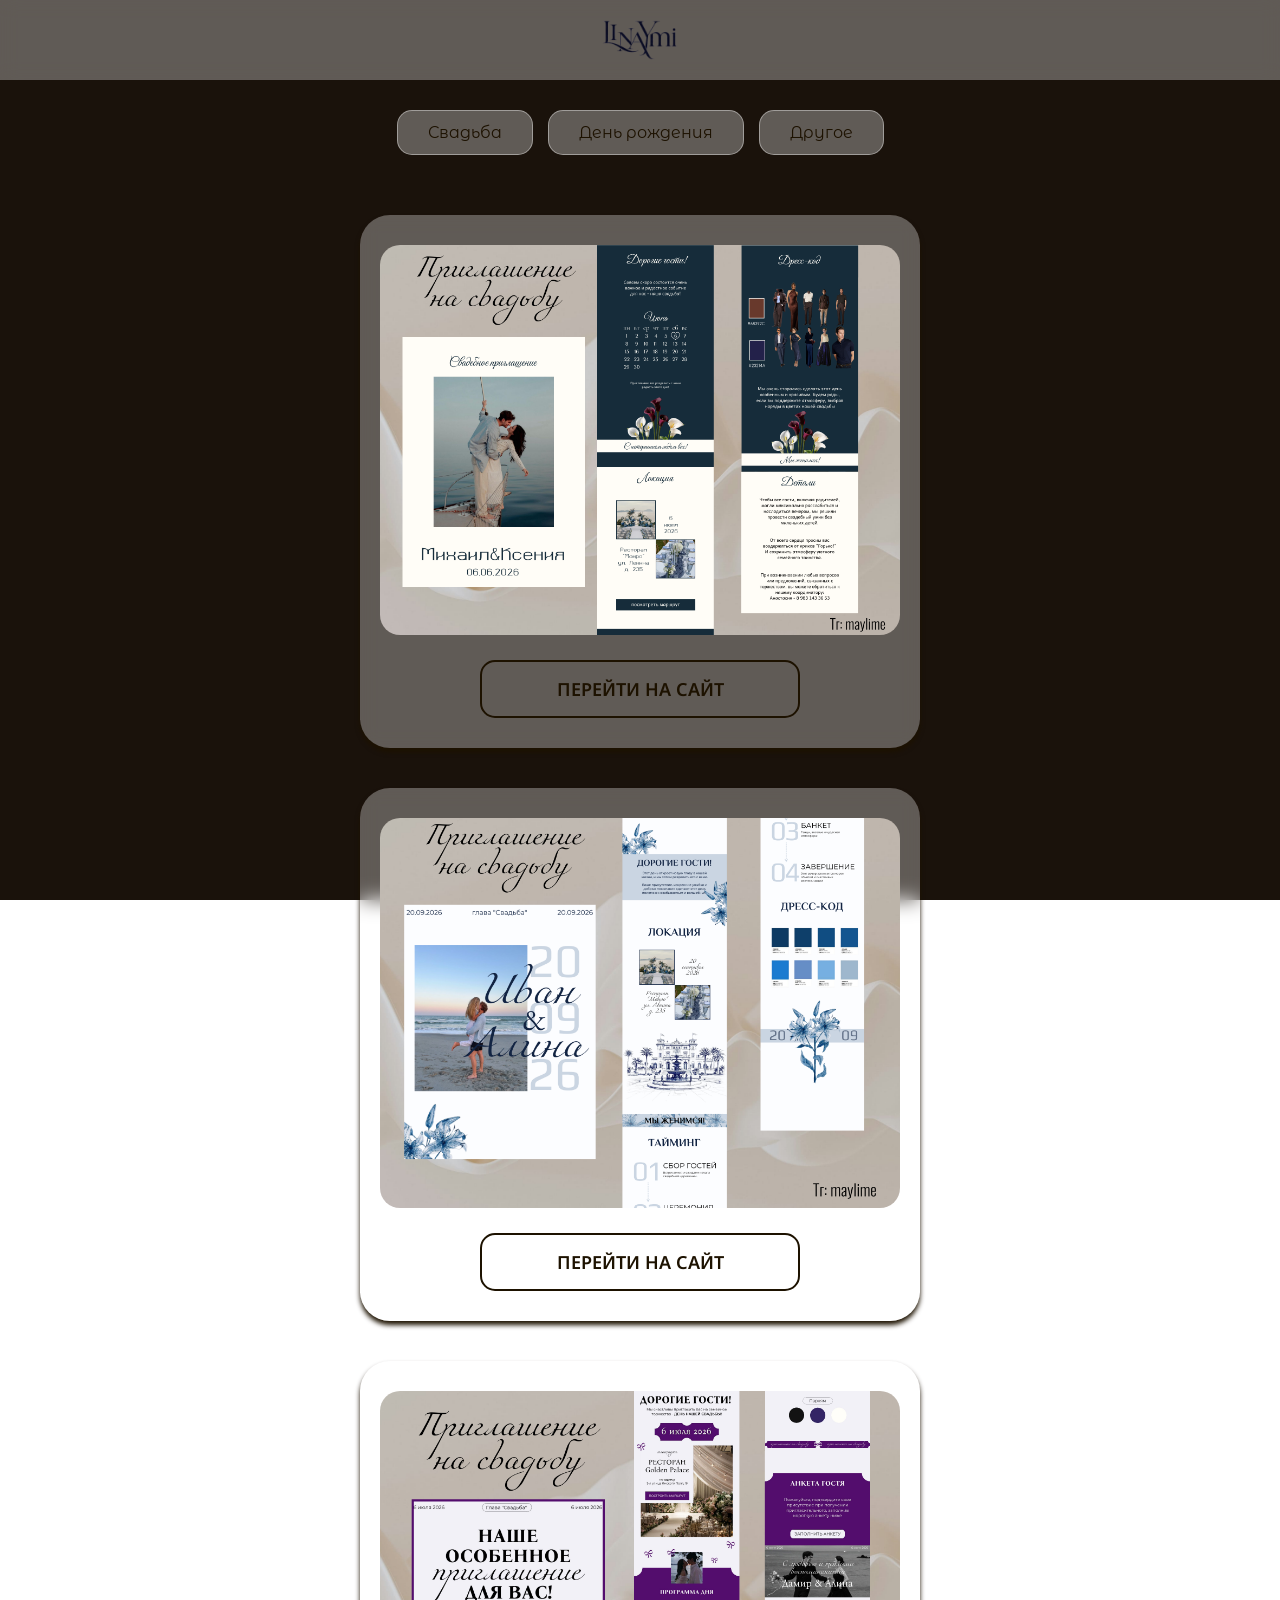
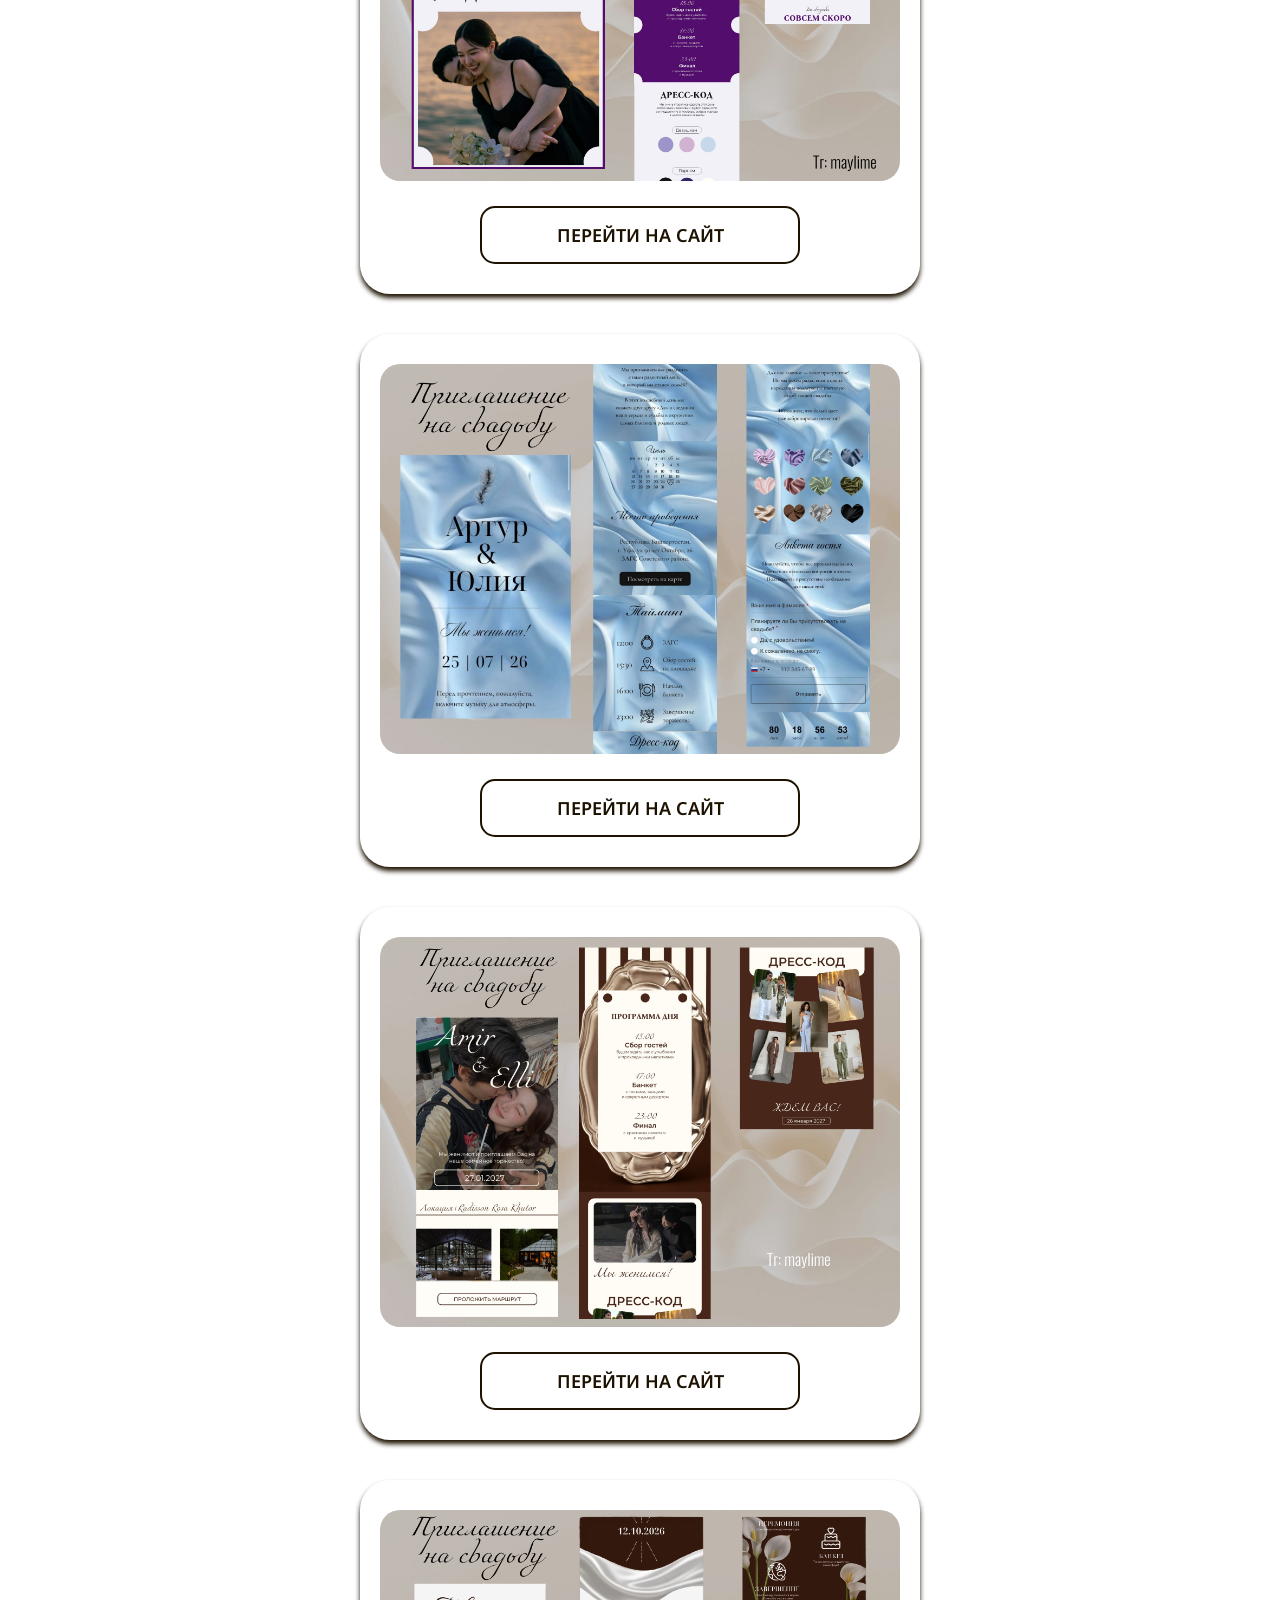
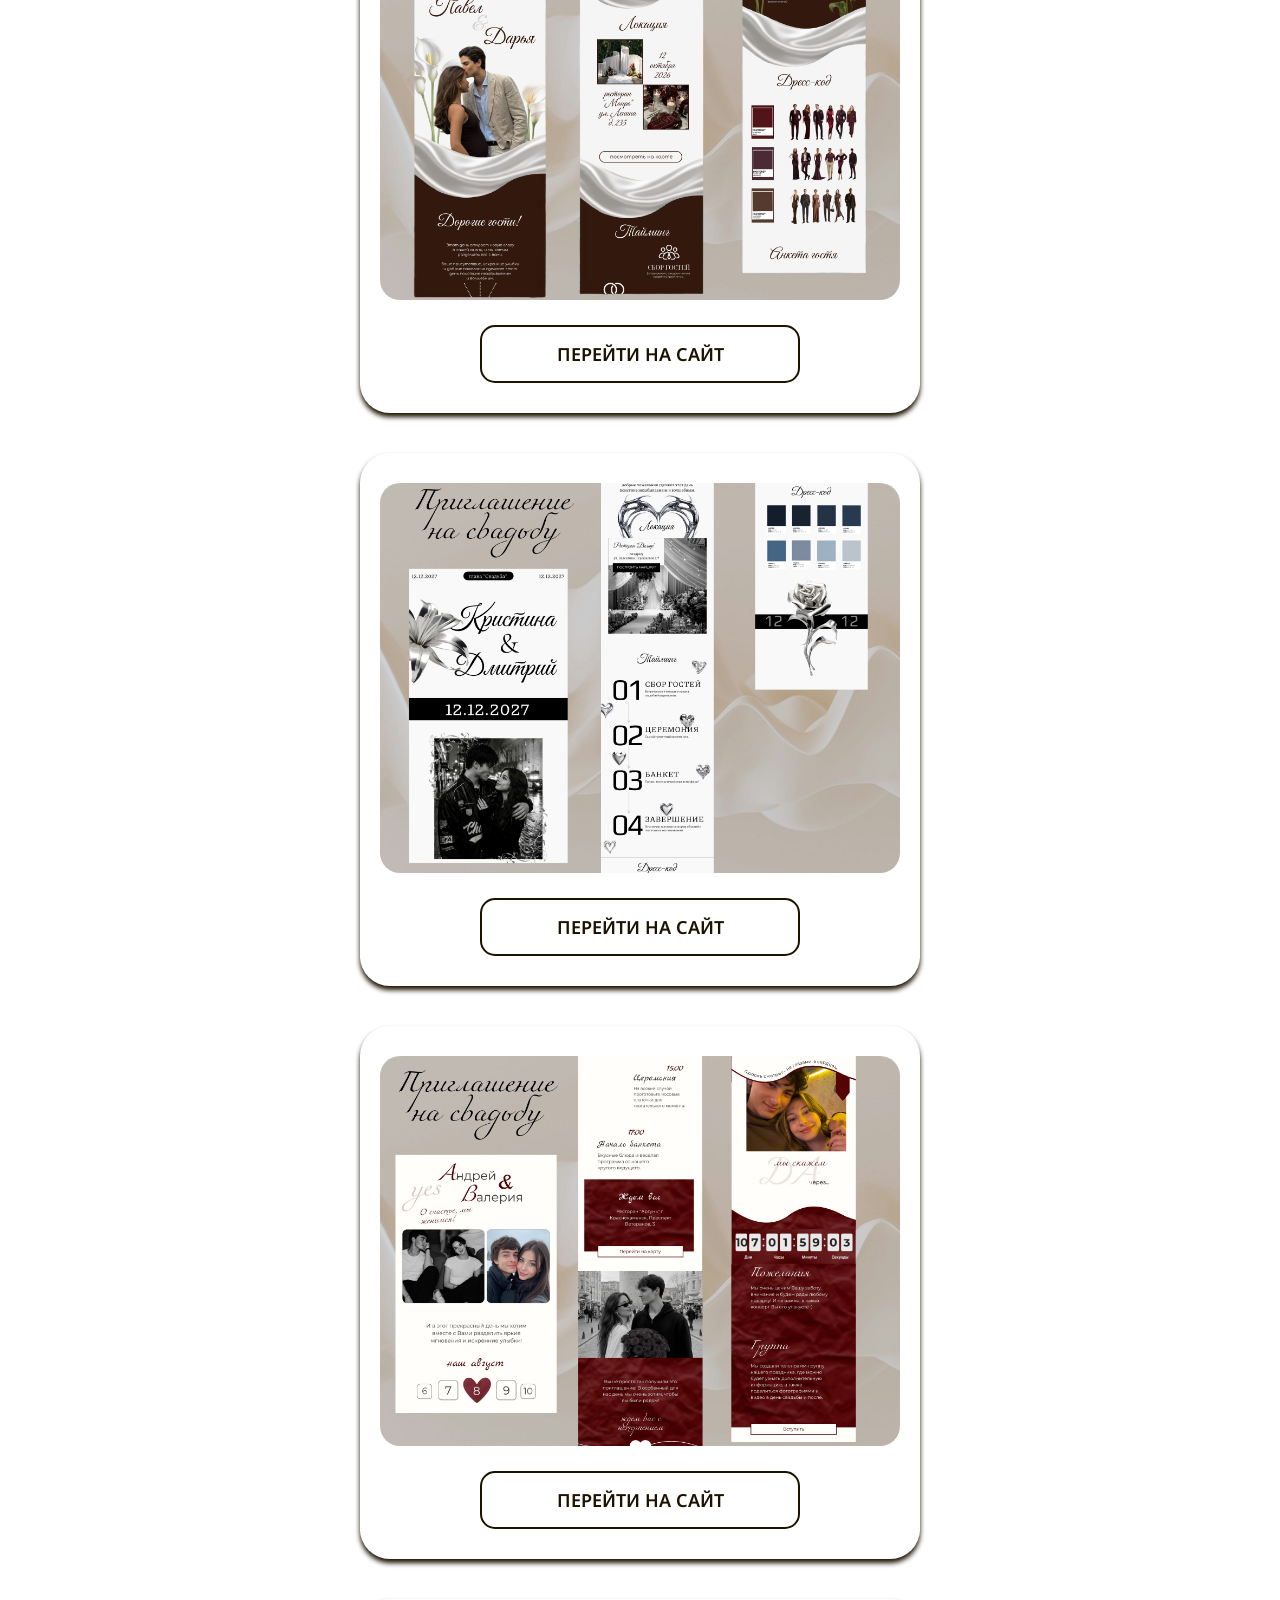
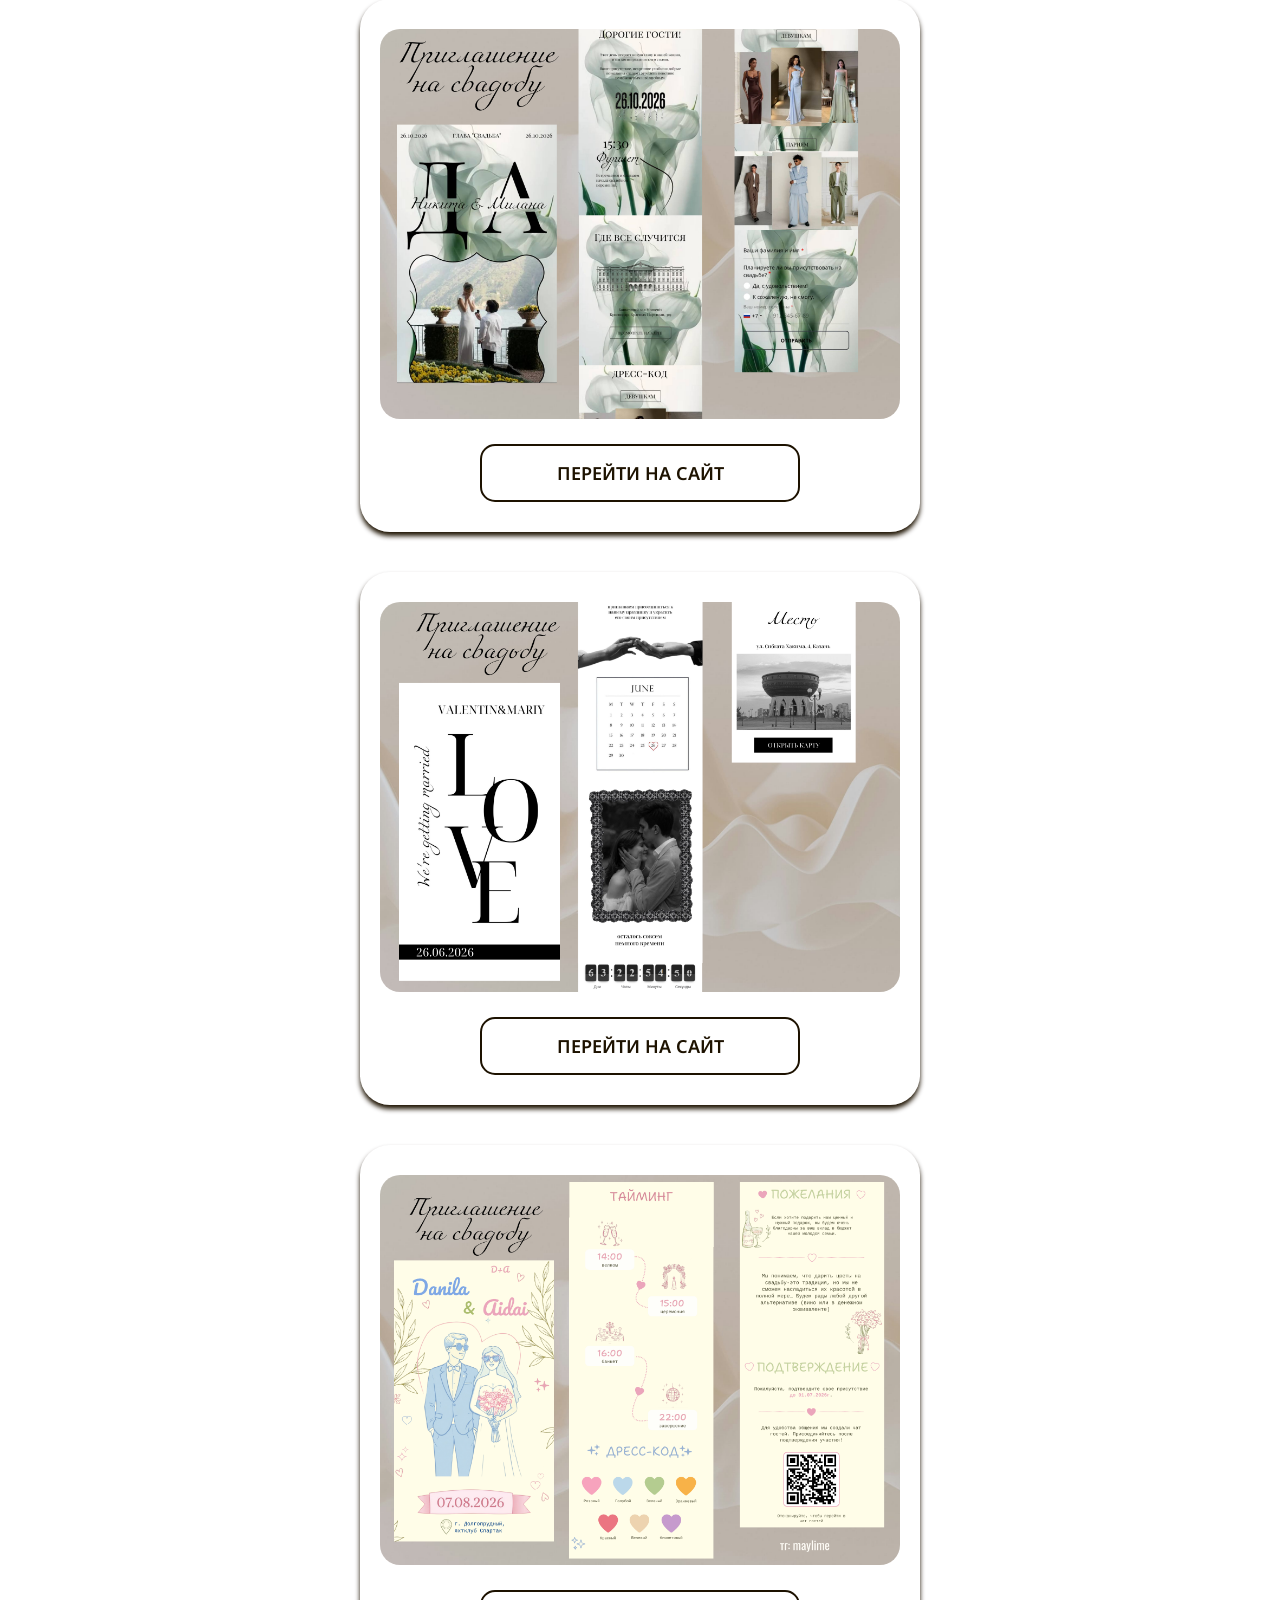
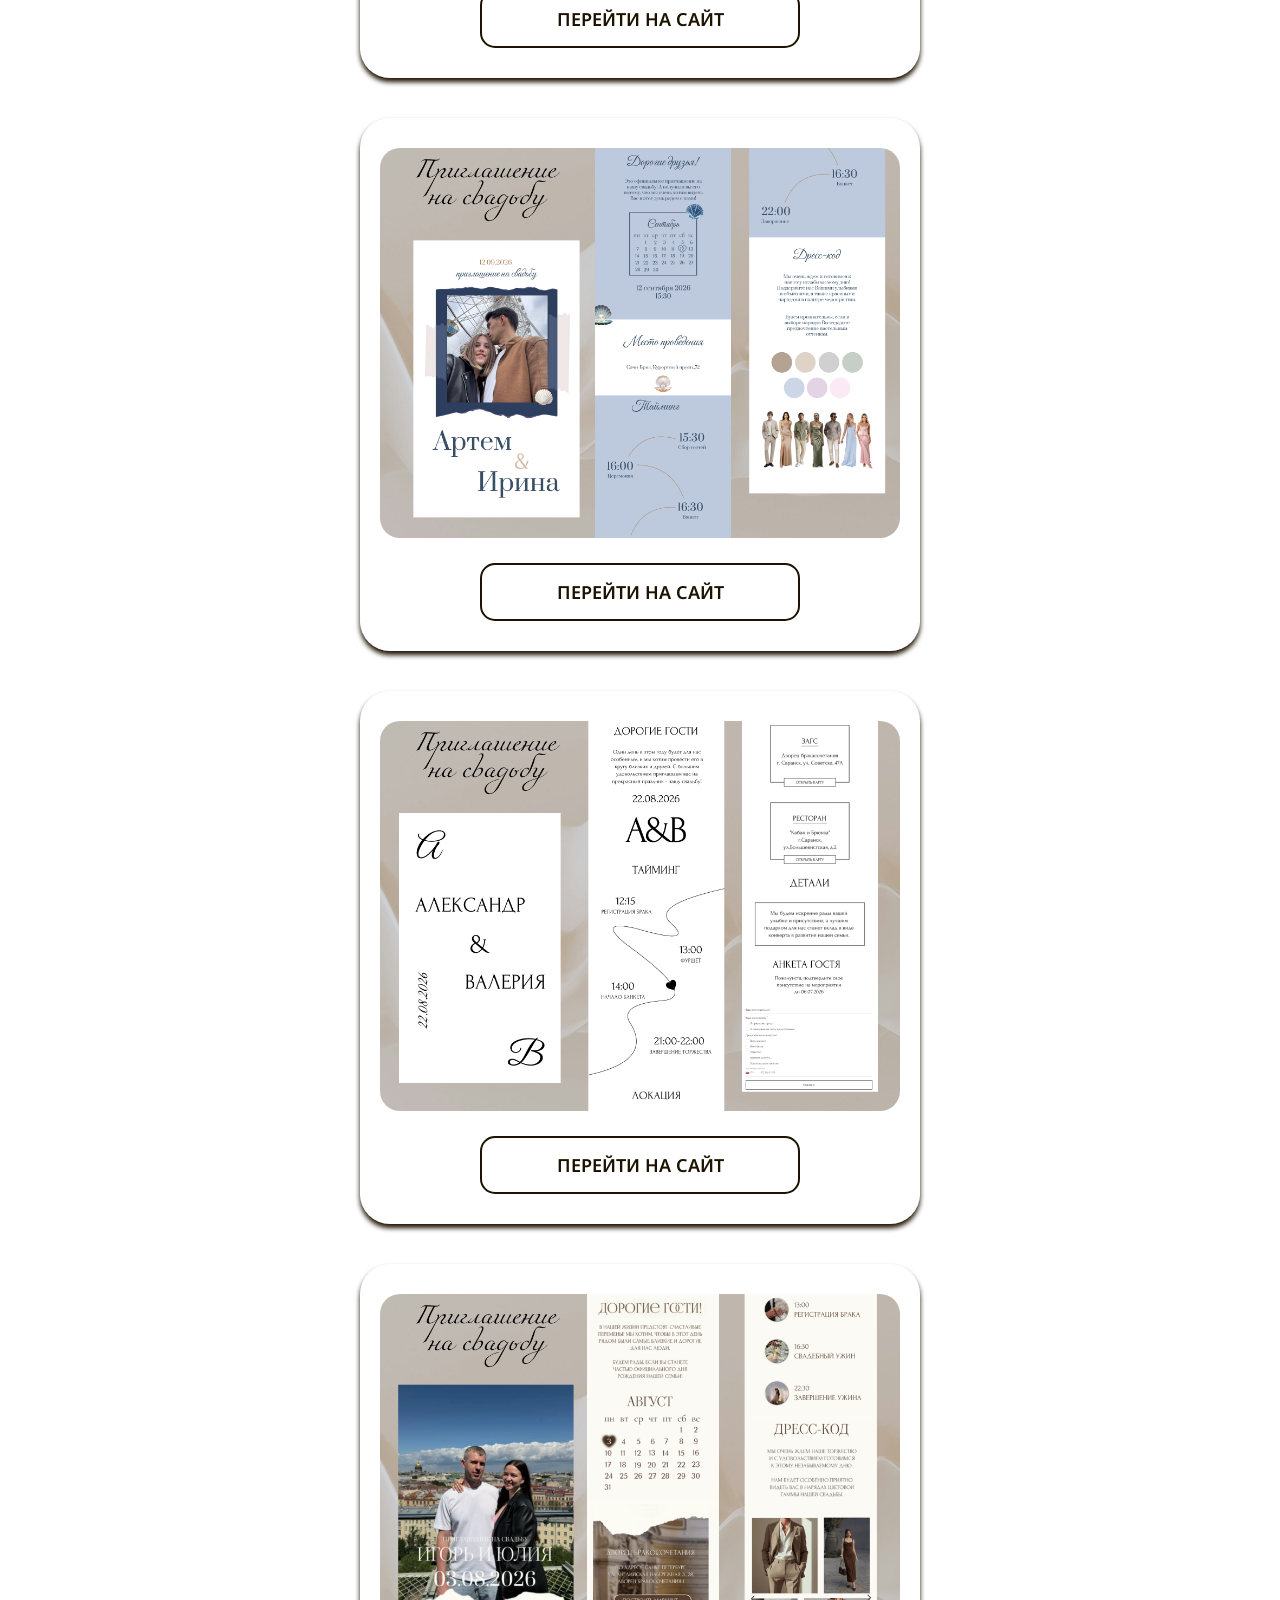
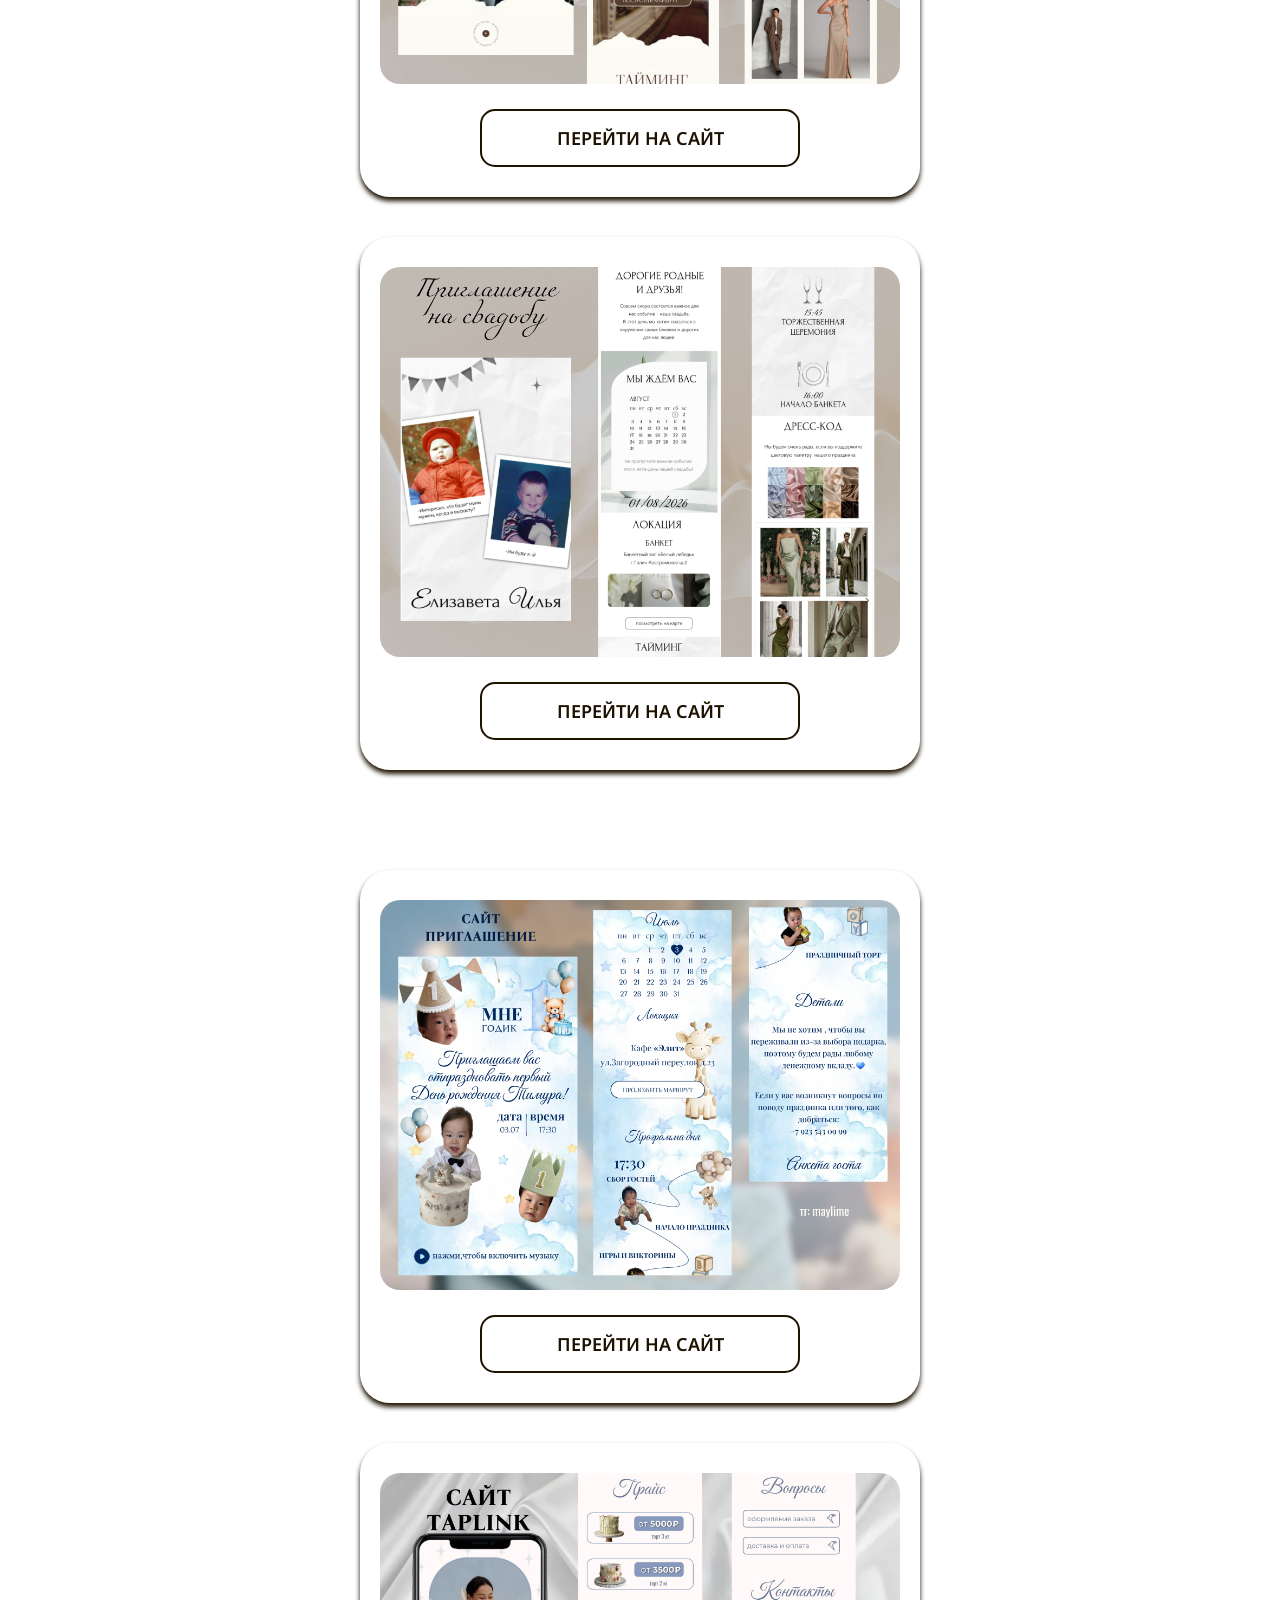
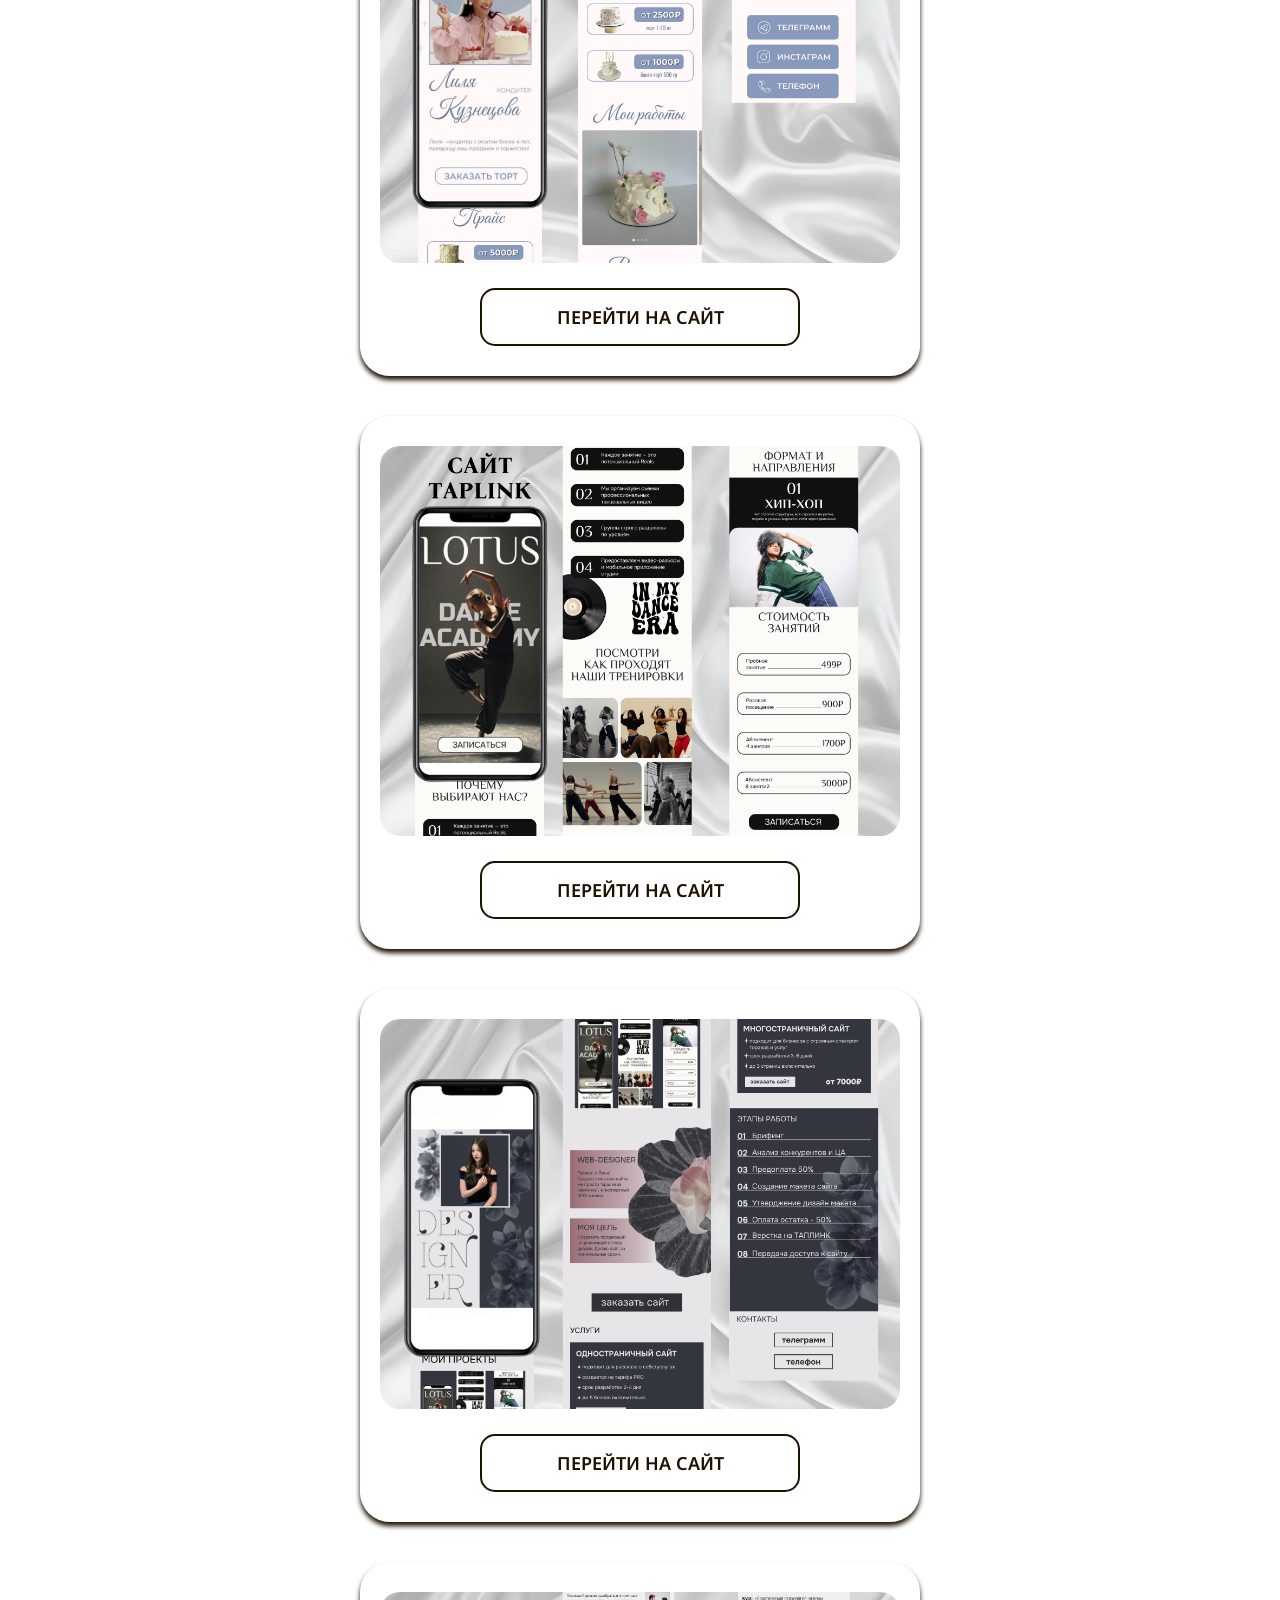
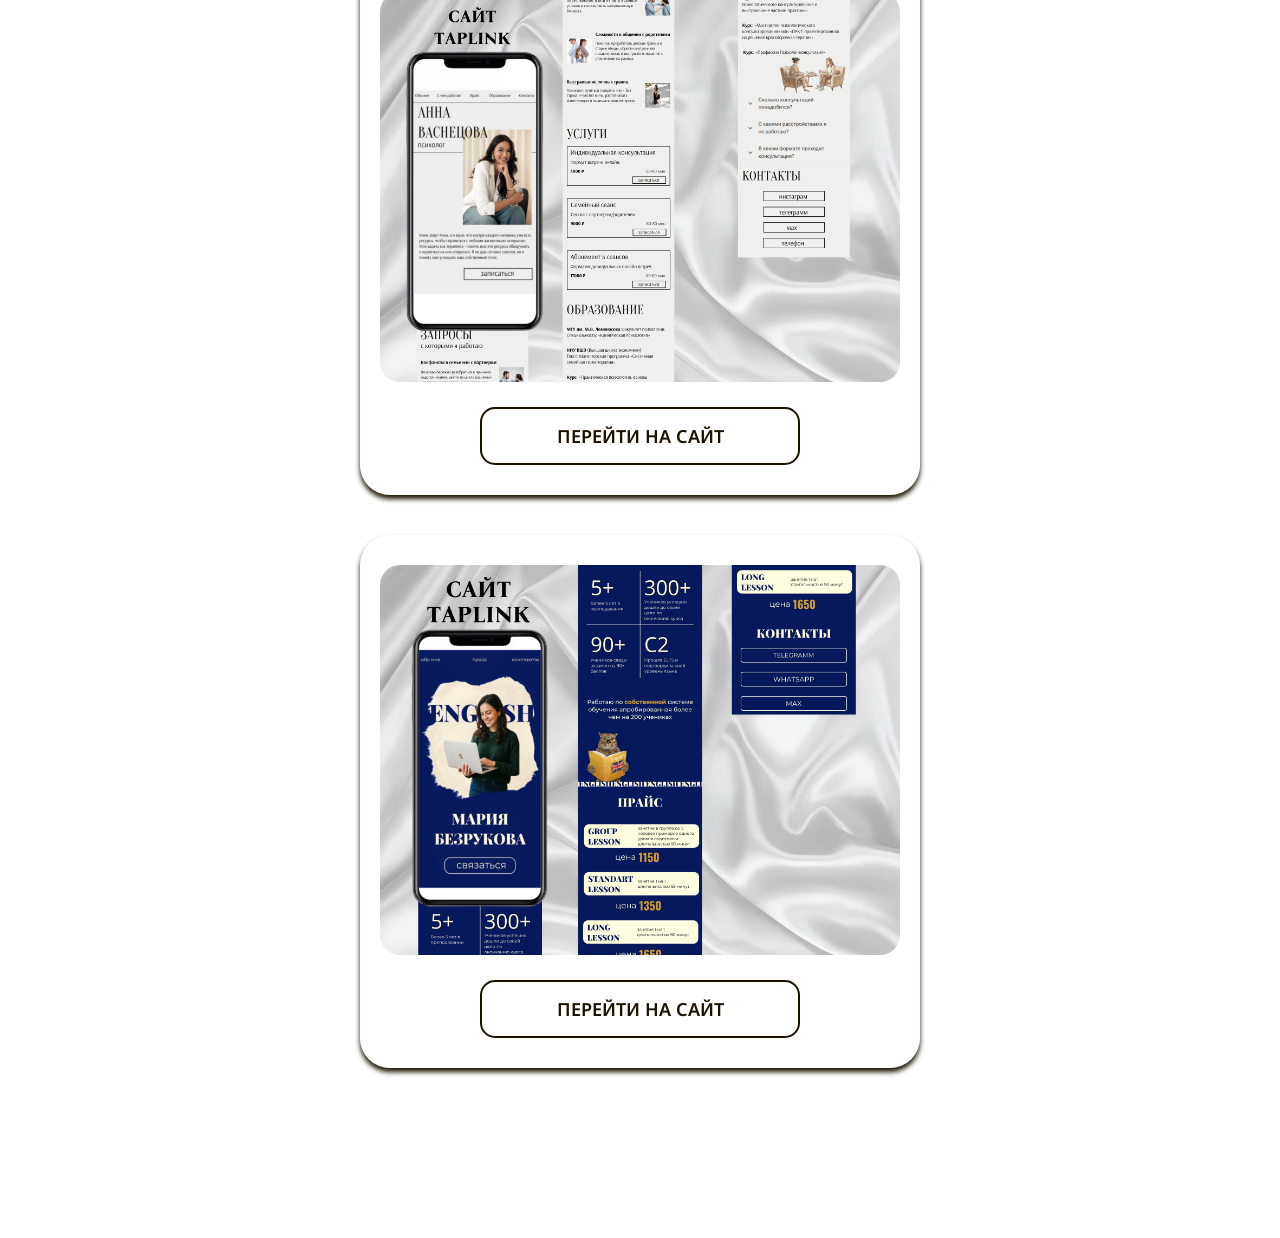
==== index.html @ 07fba866 "Update index.html" ====
<!DOCTYPE html>
<html lang="ru">
<head>
    <meta charset="UTF-8">
    <meta name="viewport" content="width=device-width, initial-scale=1.0">
    <title>Linami — Шаблоны сайтов</title>
    
    <link rel="preconnect" href="https://fonts.googleapis.com">
    <link rel="preconnect" href="https://fonts.gstatic.com" crossorigin>
    <link href="https://fonts.googleapis.com/css2?family=Montserrat+Alternates:wght@400;500;600&family=Noto+Sans:wght@400;600;700&display=swap" rel="stylesheet">
    
    <link rel="stylesheet" href="style.css">
</head>
<body>

   <video autoplay muted loop playsinline class="video-bg">
        <source src="bg-video.mp4" type="video/mp4">
        Ваш браузер не поддерживает видео-фон.
    </video>
<header class="site-header">
        <div class="logo">
            <img src="logo.png" alt="LinaMi Logo" class="logo-img">
        </div>
    </header>

<nav class="navigation">
        <a href="#wedding-section" class="nav-btn">Свадьба</a>
        <a href="#birthday-section" class="nav-btn">День рождения</a>
        <a href="#other-section" class="nav-btn">Другое</a>
    </nav>

    <main class="main-content">

        <div id="wedding-section" class="category-wrapper">
            
           <section class="card-section">
    <div class="card-backplate">
        <img src="wedding-mockup1.png" alt="Свадебный шаблон 1" class="template-img">
        
        <a href="https://linamya.github.io/shan/" target="_blank" class="action-btn">ПЕРЕЙТИ НА САЙТ</a>
    </div>
</section>

           <section class="card-section">
    <div class="card-backplate">
        <img src="wedding-mockup2.png" alt="Свадебный шаблон 1" class="template-img">
        
        <a href="https://linamya.github.io/ssfdf/" target="_blank" class="action-btn">ПЕРЕЙТИ НА САЙТ</a>
    </div>
    </section>
    <section class="card-section">
    <div class="card-backplate">
        <img src="wedding-mockup3.png" alt="Свадебный шаблон 1" class="template-img">
        
        <a href="https://linamya.github.io/sgui/" target="_blank" class="action-btn">ПЕРЕЙТИ НА САЙТ</a>
    </div>
</section>
   <section class="card-section">
    <div class="card-backplate">
        <img src="wedding-mockup4.png" alt="Свадебный шаблон 1" class="template-img">
        
        <a href="https://taplink.cc/arthurandjulia" target="_blank" class="action-btn">ПЕРЕЙТИ НА САЙТ</a>
    </div>
</section>

           <section class="card-section">
    <div class="card-backplate">
        <img src="wedding-mockup5.png" alt="Свадебный шаблон 1" class="template-img">
        
        <a href="https://linamya.github.io/dgfdfgdf/" target="_blank" class="action-btn">ПЕРЕЙТИ НА САЙТ</a>
    </div>
    </section>
    <section class="card-section">
    <div class="card-backplate">
        <img src="wedding-mockup6.png" alt="Свадебный шаблон 1" class="template-img">
        
        <a href="https://linamya.github.io/kirillandsvetlana/" target="_blank" class="action-btn">ПЕРЕЙТИ НА САЙТ</a>
    </div>
</section>
   <section class="card-section">
    <div class="card-backplate">
        <img src="wedding-mockup7.png" alt="Свадебный шаблон 1" class="template-img">
        
        <a href="https://linamya.github.io/y2k/" target="_blank" class="action-btn">ПЕРЕЙТИ НА САЙТ</a>
    </div>
</section>

           <section class="card-section">
    <div class="card-backplate">
        <img src="wedding-mockup8.png" alt="Свадебный шаблон 1" class="template-img">
        
        <a href="https://linamya.github.io/red/" target="_blank" class="action-btn">ПЕРЕЙТИ НА САЙТ</a>
    </div>
    </section>
    <section class="card-section">
    <div class="card-backplate">
        <img src="wedding-mockup9.png" alt="Свадебный шаблон 1" class="template-img">
        
        <a href="https://linamya.github.io/namename/" target="_blank" class="action-btn">ПЕРЕЙТИ НА САЙТ</a>
    </div>
</section>
<section class="card-section">
    <div class="card-backplate">
        <img src="wedding-mockup10.png" alt="Свадебный шаблон 1" class="template-img">
        
        <a href="https://linamya.github.io/vyacheslavkamely/" target="_blank" class="action-btn">ПЕРЕЙТИ НА САЙТ</a>
    </div>

</section>

           <section class="card-section">
    <div class="card-backplate">
        <img src="wedding-mockup12.png" alt="Свадебный шаблон 1" class="template-img">
        
        <a href="https://taplink.cc/danila.aidai" target="_blank" class="action-btn">ПЕРЕЙТИ НА САЙТ</a>
    </div>
    </section>
    <section class="card-section">
    <div class="card-backplate">
        <img src="wedding-mockup13.png" alt="Свадебный шаблон 1" class="template-img">
        
        <a href=" https://linamya.github.io/artemandirina/" target="_blank" class="action-btn">ПЕРЕЙТИ НА САЙТ</a>
    </div>
</section>
   <section class="card-section">
    <div class="card-backplate">
        <img src="wedding-mockup14.png" alt="Свадебный шаблон 1" class="template-img">
        
        <a href="https://linamya.github.io/davidandarina/ target="_blank" class="action-btn">ПЕРЕЙТИ НА САЙТ</a>
    </div>
</section>

           <section class="card-section">
    <div class="card-backplate">
        <img src="wedding-mockup15.png" alt="Свадебный шаблон 1" class="template-img">
        
        <a href="https://linamya.github.io/levandlolita/" target="_blank" class="action-btn">ПЕРЕЙТИ НА САЙТ</a>
    </div>
    </section>
    <section class="card-section">
    <div class="card-backplate">
        <img src="wedding-mockup16.png" alt="Свадебный шаблон 1" class="template-img">
        
        <a href="ССЫЛКА_НА_РЕАЛЬНЫЙ_САЙТ" target="_blank" class="action-btn">ПЕРЕЙТИ НА САЙТ</a>


</section>
            
            </div>


        <div id="birthday-section" class="category-wrapper">
            
            <section class="card-section">
                <div class="card-backplate">
                    <img src="wedding-mockup11.png" alt="Шаблон День Рождения 1" class="template-img">
                    <a href="ССЫЛКА_НА_ДР_1" target="_blank" class="action-btn">ПЕРЕЙТИ НА САЙТ</a>
                </div>
            </section>

        


        <div id="other-section" class="category-wrapper">
            
            <section class="card-section">
                <div class="card-backplate">
                    <img src="wedding-mockup17.png" alt="Другой шаблон 1" class="template-img">
                    <a href="ССЫЛКА_НА_ДРУГОЕ_1" target="_blank" class="action-btn">ПЕРЕЙТИ НА САЙТ</a>
                </div>
            </section>
<section class="card-section">
                <div class="card-backplate">
                    <img src="wedding-mockup18.png" alt="Другой шаблон 1" class="template-img">
                    <a href="ССЫЛКА_НА_ДРУГОЕ_1" target="_blank" class="action-btn">ПЕРЕЙТИ НА САЙТ</a>
                </div>
            </section>
            <section class="card-section">
                <div class="card-backplate">
                    <img src="wedding-mockup19.png" alt="Другой шаблон 1" class="template-img">
                    <a href="ССЫЛКА_НА_ДРУГОЕ_1" target="_blank" class="action-btn">ПЕРЕЙТИ НА САЙТ</a>
                </div>
            </section>
<section class="card-section">
                <div class="card-backplate">
                    <img src="wedding-mockup20.png" alt="Другой шаблон 1" class="template-img">
                    <a href="ССЫЛКА_НА_ДРУГОЕ_1" target="_blank" class="action-btn">ПЕРЕЙТИ НА САЙТ</a>
                </div>
            </section>
<section class="card-section">
                <div class="card-backplate">
                    <img src="wedding-mockup21.png" alt="Другой шаблон 1" class="template-img">
                    <a href="ССЫЛКА_НА_ДРУГОЕ_1" target="_blank" class="action-btn">ПЕРЕЙТИ НА САЙТ</a>
                </div>
            </section>
        </div>

    </main>
    </body>
</html>
---- style.css ----
/* Общие настройки для всего сайта */
* {
    margin: 0;
    padding: 0;
    box-sizing: border-box; /* Чтобы отступы не ломали размеры элементов */
}

html {
    scroll-behavior: smooth; /* Это обеспечит тот самый плавный скролл при клике на кнопки! */
}

body {
    font-family: 'Montserrat Alternates', sans-serif;
    color: #FFFFFF;
    min-height: 100vh;
    display: flex;
    flex-direction: column;
    align-items: center;
    position: relative;
    overflow-x: hidden; /* Защита от случайного горизонтального скролла */
}

/* Настройка фонового видео */
/* Новые настройки для правильного видео-фона */
.video-bg {
    position: fixed;
    top: 50%;
    left: 50%;
    min-width: 100%;
    min-height: 100%;
    width: auto;
    height: auto;
    z-index: -1;
    transform: translate(-50%, -50%); /* Центрируем видео идеально по экрану */
    object-fit: cover; /* Видео будет масштабироваться без искажений, как качественные обои */
    background-color: #1a120b; /* Запасной фон */
} {
    position: fixed;
    top: 0;
    left: 0;
    width: 100%;
    height: 100%;
    z-index: -1; /* Уводим фон на самый задний план */
    background-color: #1a120b; /* Запасной благородный цвет, пока видео грузится */
    
    /* ТВОЕ ЗАДАНИЕ: Когда найдешь видео-фон, ты добавишь его сюда через background: url() 
       или мы вставим тег <video> в HTML. Пока оставим красивый темный цвет. */
}
/* 1. Шапка с логотипом */
.site-header {
    width: 100%;
    padding: 20px 0;
    display: flex;
    justify-content: center;
    align-items: center;
    background: rgba(255, 255, 255, 0.31);
    backdrop-filter: blur(10px); /* Эффект размытия стекла, выглядит очень дорого */
}

.logo {
    display: flex;
    justify-content: center;
    align-items: center;
}

.logo-img {
    height: 40px; /* Управляй этим значением (например, 40px или 60px), чтобы логотип смотрелся гармонично */
    width: auto;  /* Ширина подстроится автоматически, чтобы логотип не сплющился */
    object-fit: contain;
}

/* 2. Блок кнопок навигации */
.navigation {
    margin-top: 30px;    /* Отступ КНОПОК вверх от полупрозрачной шапки */
    margin-bottom: 60px; /* ОТСТУП ВНИЗ до первой карточки шаблона (уменьшай или увеличивай это число) */
    display: flex;
    gap: 15px;           /* Расстояние между самими кнопками */
}

.nav-btn {
    text-decoration: none; /* Убираем подчеркивание у ссылок */
    color: #1d1200; /* Темный изящный цвет для текста букв */
    background: rgba(255, 255, 255, 0.31);
    padding: 12px 30px;
    border-radius: 15px; /* Закругленные углы как на макете */
    font-size: 16px;
    font-family: 'Montserrat Alternates', sans-serif;
    border: 1px solid rgba(255, 255, 255, 0.4);
    transition: all 0.3s ease; /* Плавный эффект при наведении */
}

/* Эффект при наведении мышки на кнопку */
.nav-btn:hover {
    background: rgba(255, 255, 255, 0.6);
    transform: translateY(-2px); /* Кнопка слегка приподнимается */
}
/* 3. Контентная область */
.main-content {
    width: 100%;
    max-width: 600px; /* Ограничиваем ширину, чтобы на компьютерах сайт выглядел аккуратно, как на мобильном макете */
    padding: 0 20px 50px 20px;
    display: flex;
    flex-direction: column;
    gap: 40px; /* Отступ между карточками */
}

.card-section {
    width: 100%;
}

/* Полупрозрачная подложка */
.card-backplate {
    background: rgba(255, 255, 255, 0.31);
    backdrop-filter: blur(10px);
    border-radius: 30px; /* Красивые скругленные углы */
    padding: 30px 20px;
    display: flex;
    flex-direction: column;
    align-items: center;
    gap: 25px; /* Расстояние между картинкой и кнопкой */
    
    /* Твоя тень: смещение по X=0, по Y=4, размытие=5px, цвет #1D1200 */
    box-shadow: 0 4px 5px #1D1200; 
}

/* Стили для картинок-шаблонов внутри карточки */
/* Обёртка для категорий, чтобы разделять блоки */
.category-wrapper {
    width: 100%;
    display: flex;
    flex-direction: column;
    gap: 40px; /* Отступ между карточками внутри одной категории */
    margin-bottom: 60px; /* Отступ между самими категориями */
}

/* Стили для одиночной картинки внутри карточки */
.template-img {
    width: 100%;
    max-width: 100%;
    height: auto;
    border-radius: 20px; /* Скругление углов фото */
    object-fit: cover;
}

/* Кнопка "ПЕРЕЙТИ НА САЙТ" */
.action-btn {
    display: inline-block;
    width: 100%;
    max-width: 320px; /* Ограничиваем ширину кнопки */
    text-align: center;
    text-decoration: none;
    
    /* Шрифты и цвета */
    font-family: 'Noto Sans', sans-serif;
    font-size: 18px;
    font-weight: 600;
    color: #1d1200;
    
    /* Рамка и фон */
    background: transparent;
    border: 2px solid #1d1200;
    padding: 15px 0;
    border-radius: 15px;
    
    text-transform: uppercase; /* Делает все буквы заглавными */
    transition: all 0.3s ease;
}

/* Эффект при наведении на кнопку "Перейти на сайт" */
.action-btn:hover {
    background: #1d1200;
    color: #FFFFFF; /* Меняем цвета местами при наведении */
    cursor: pointer;
}
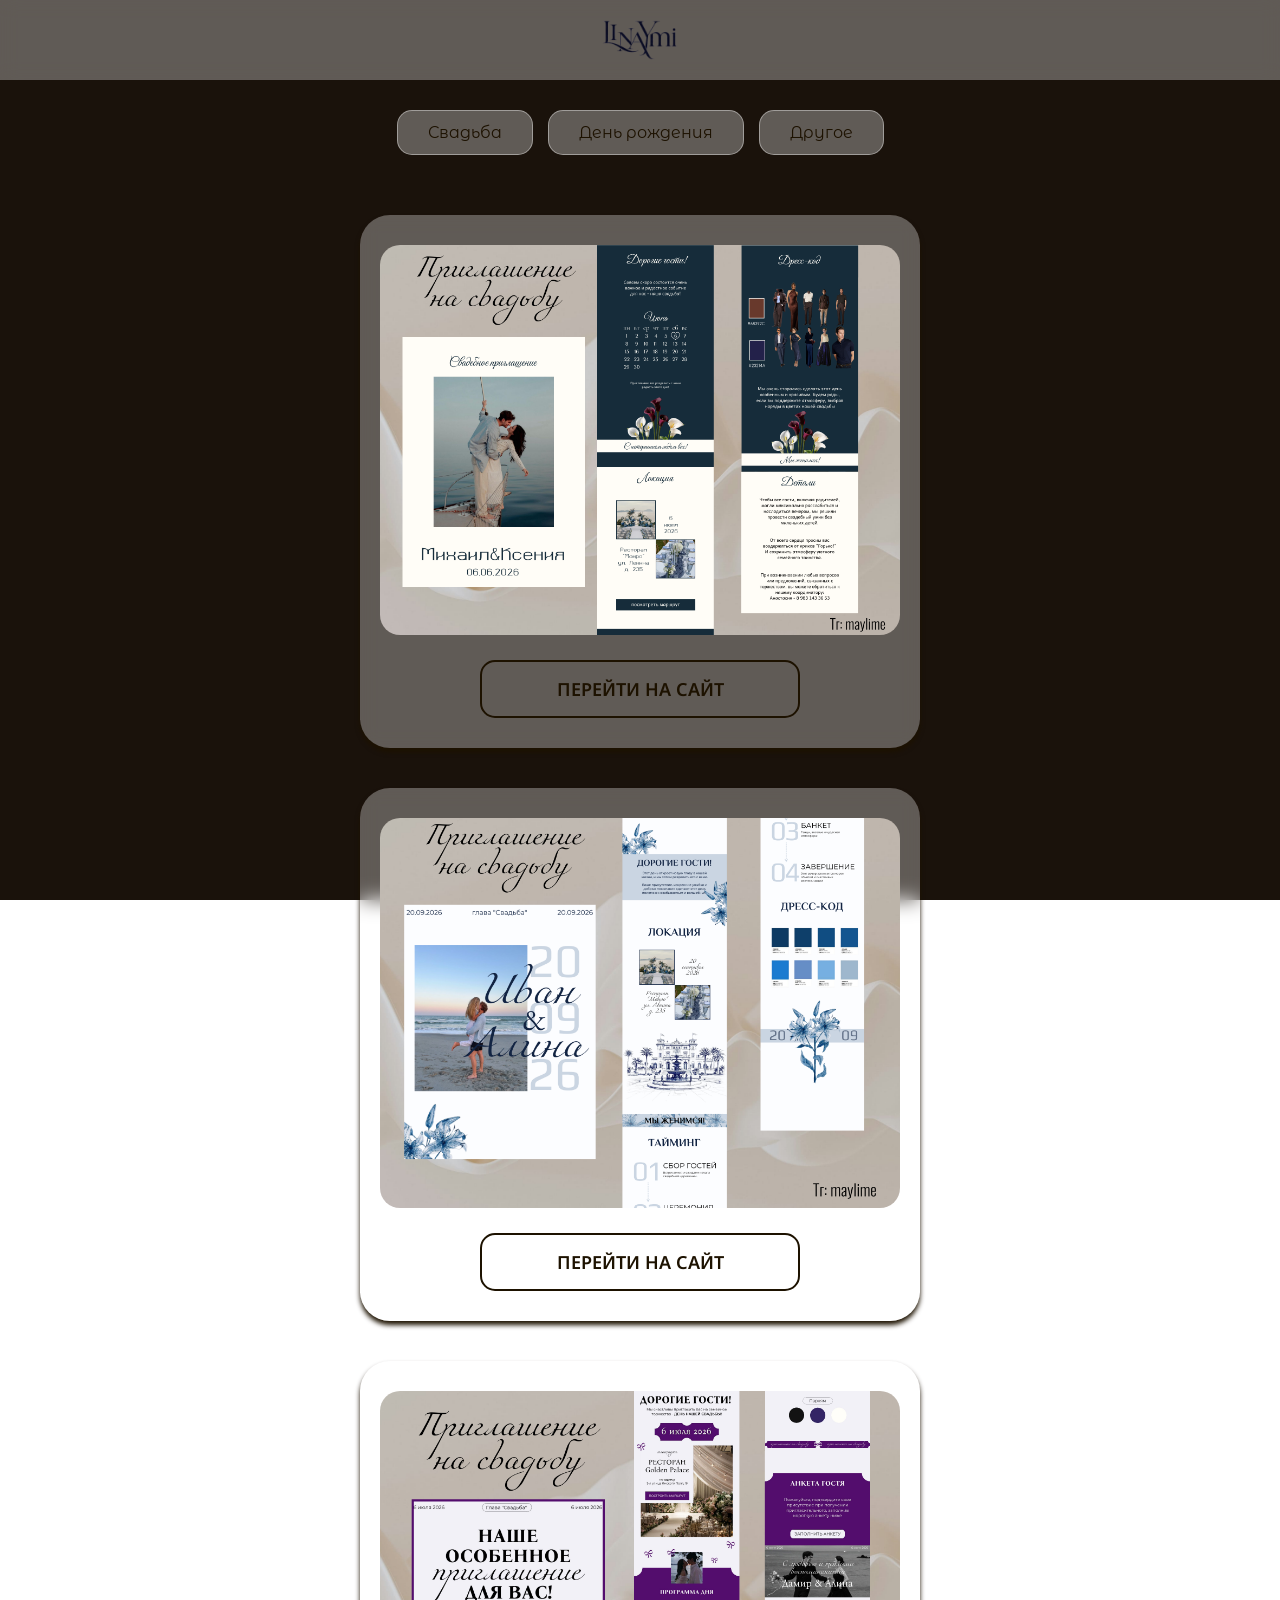
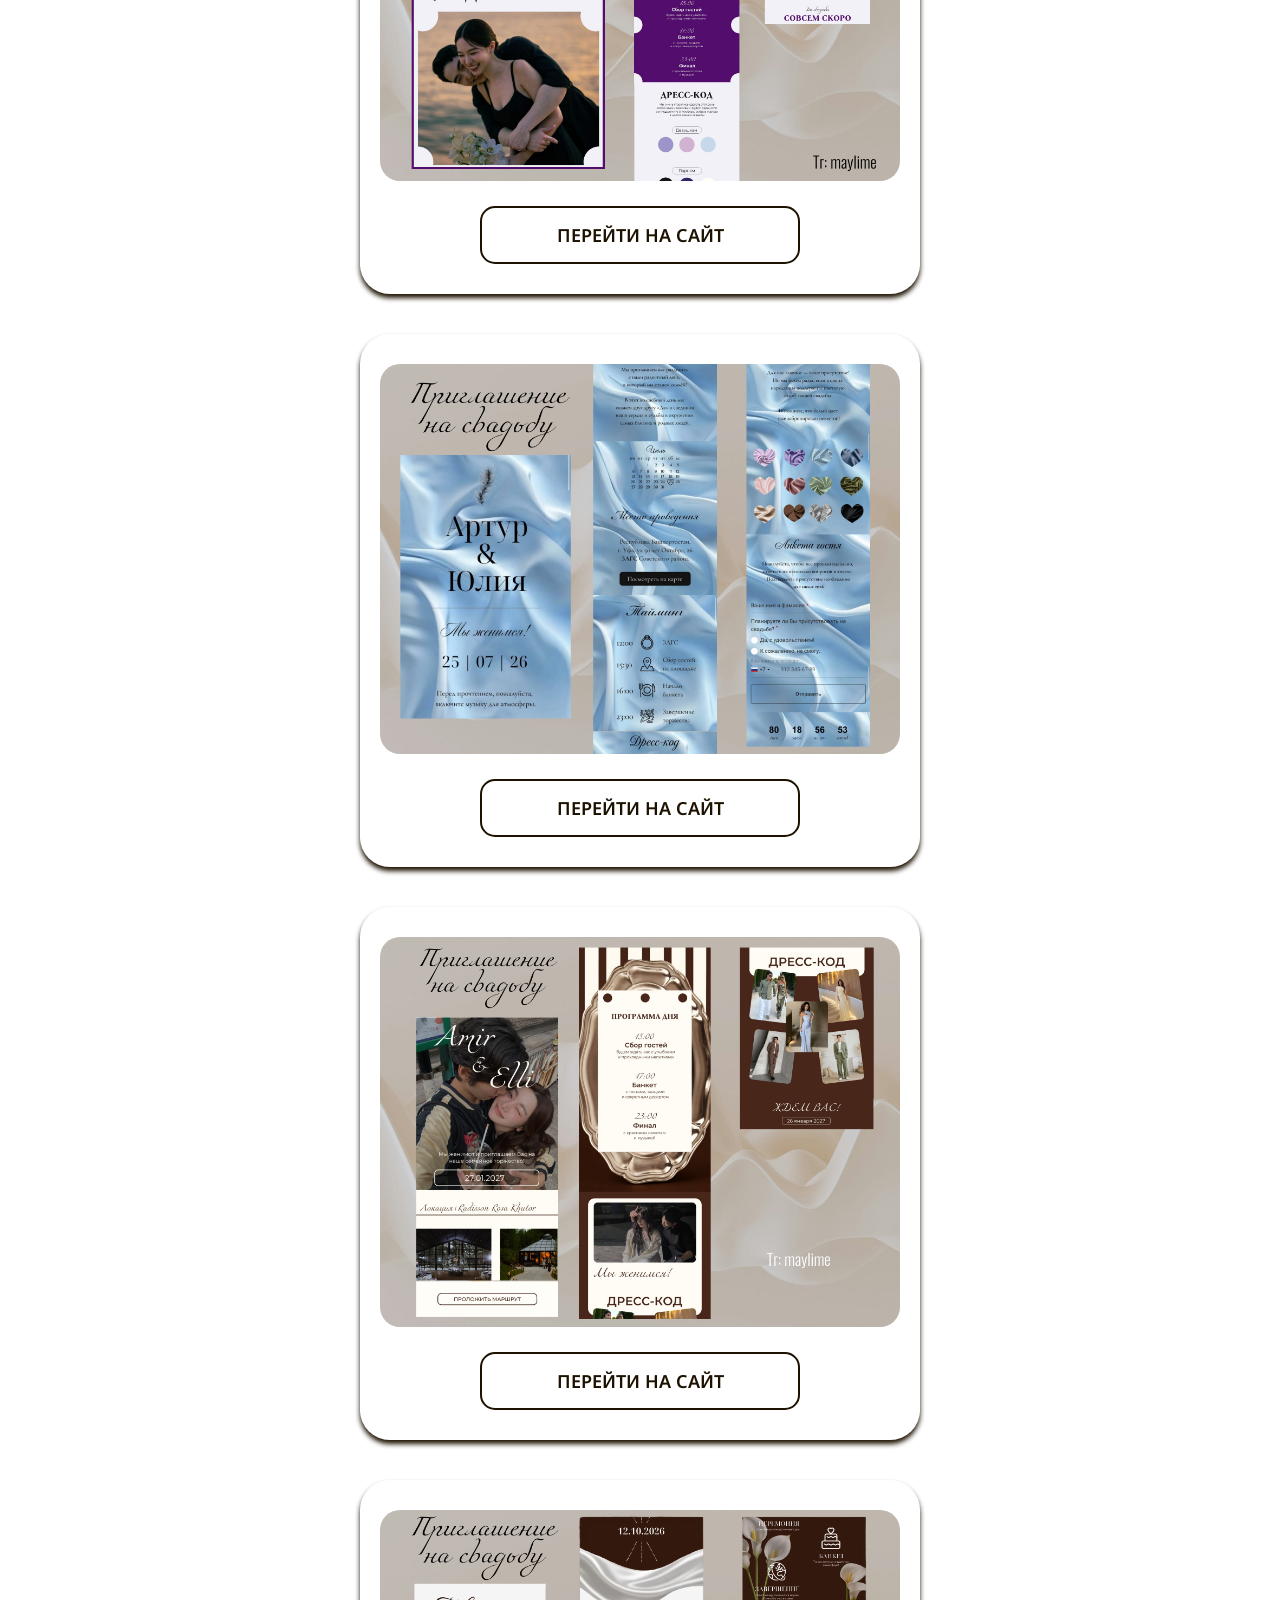
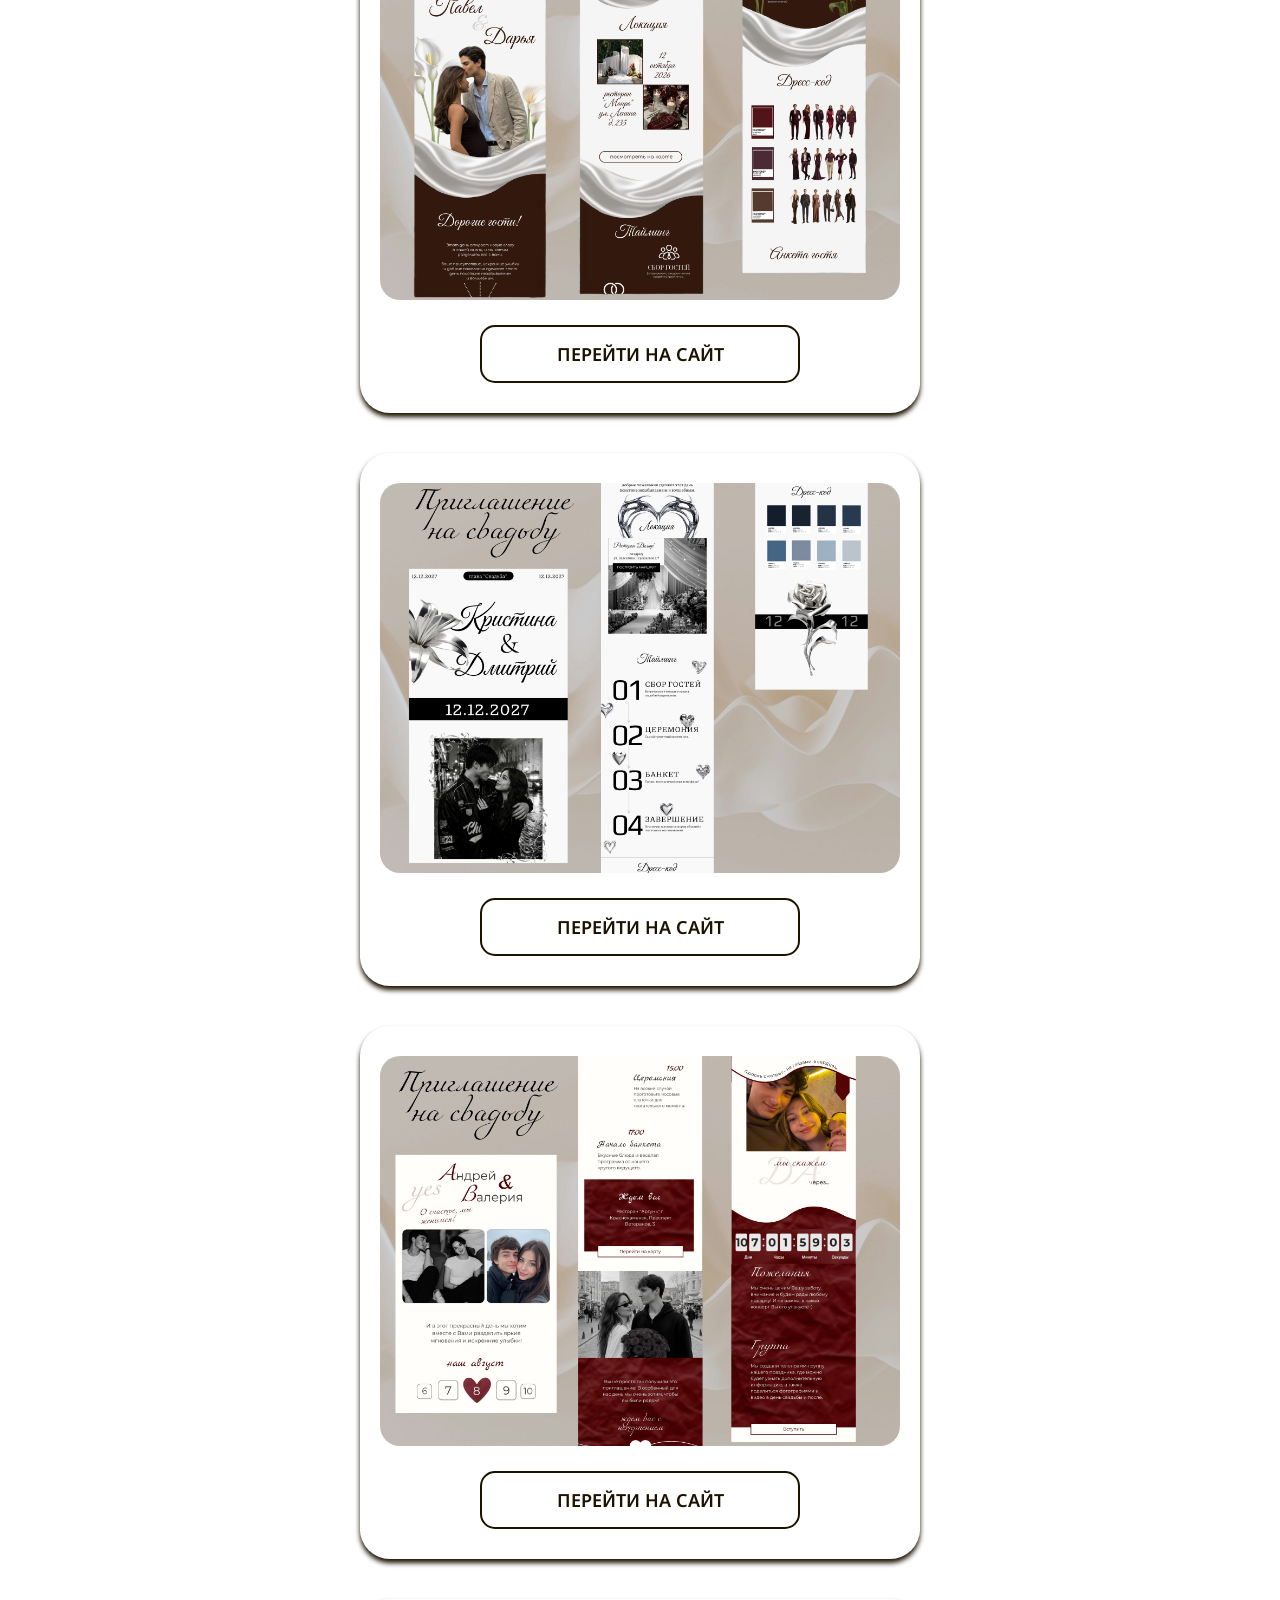
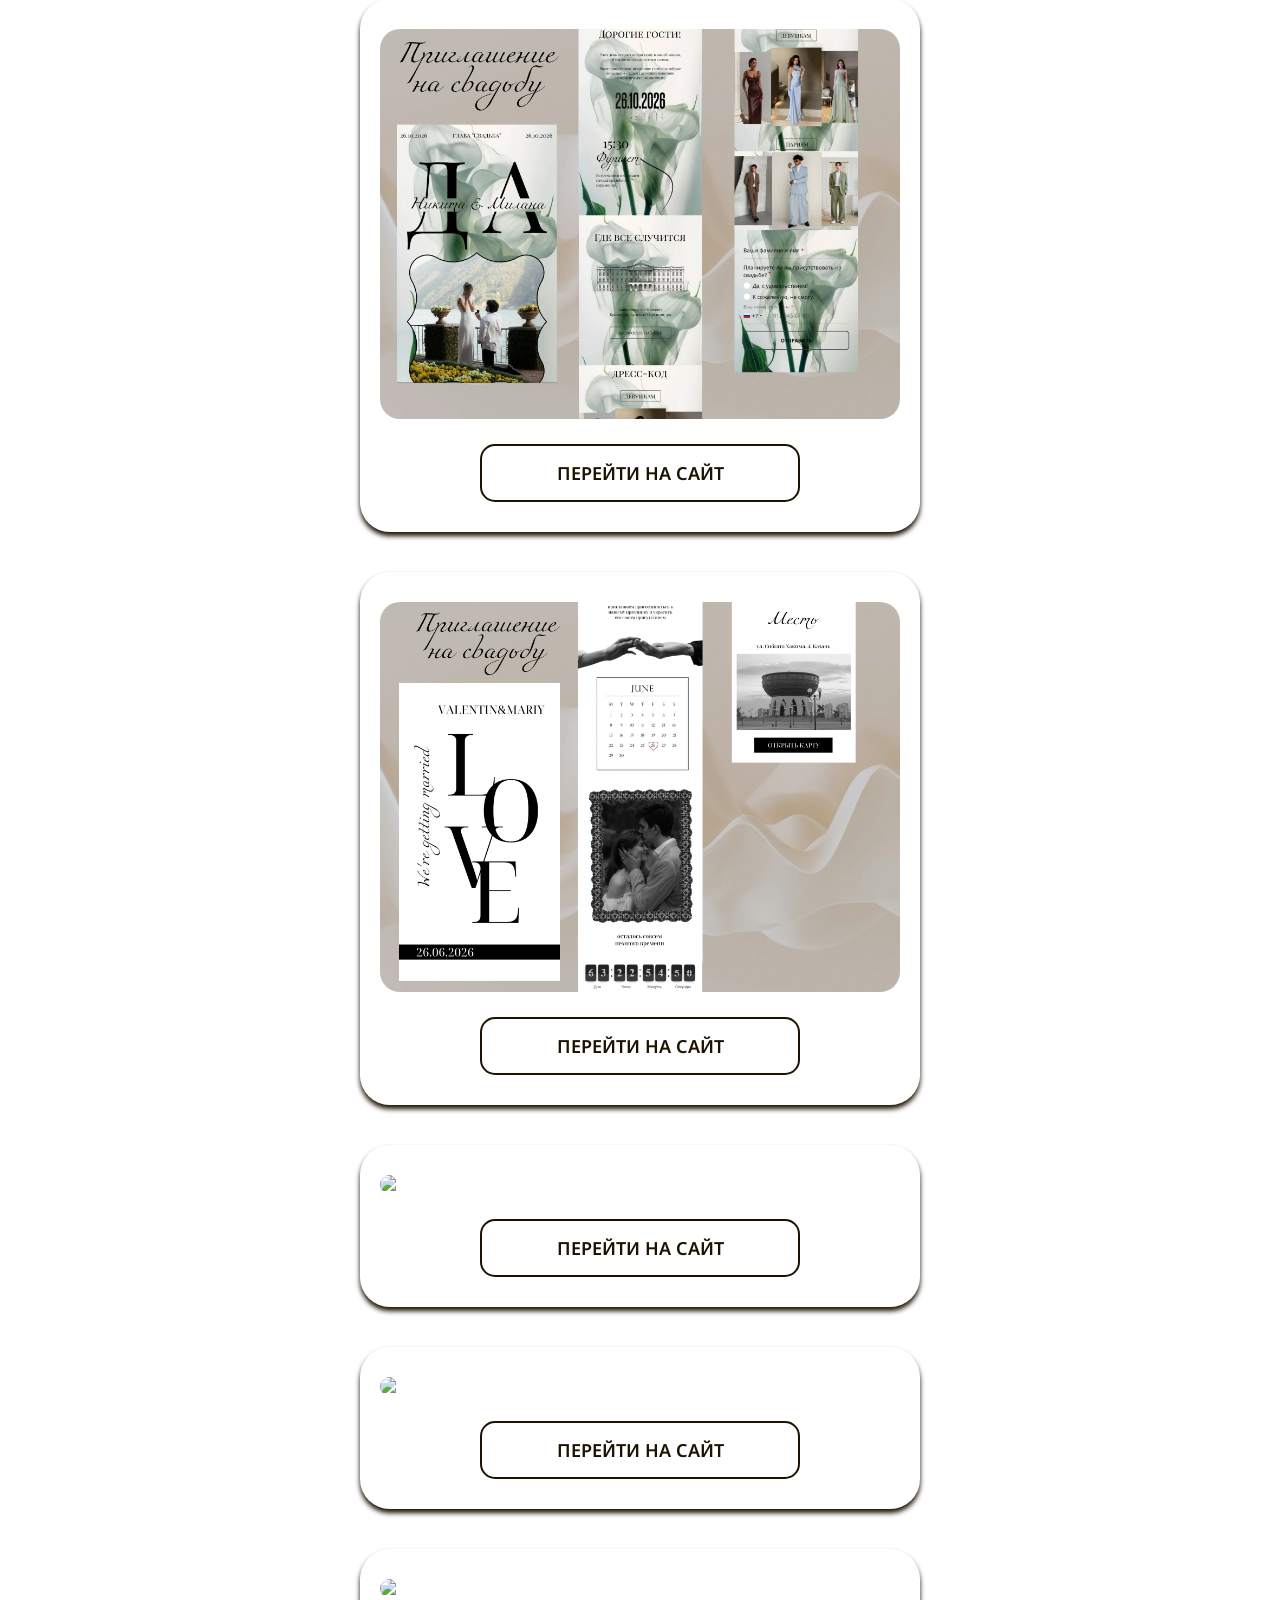
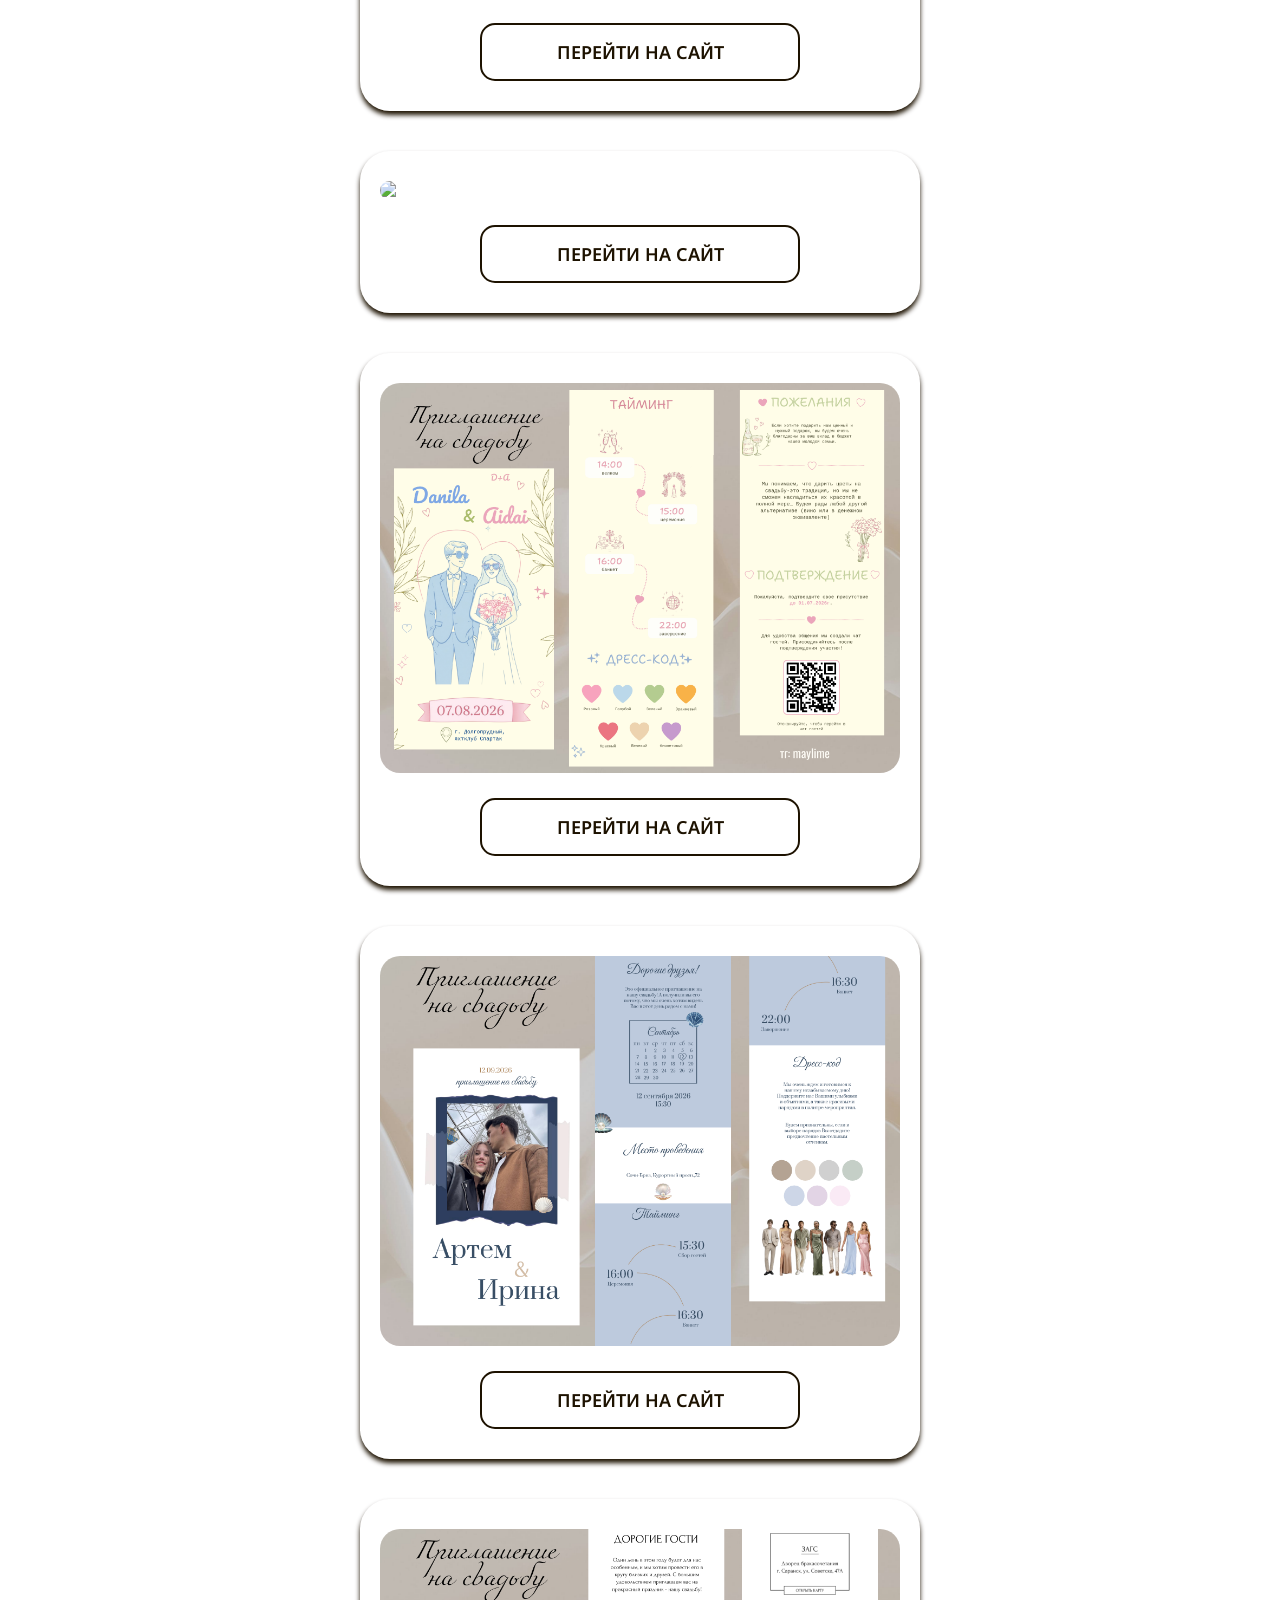
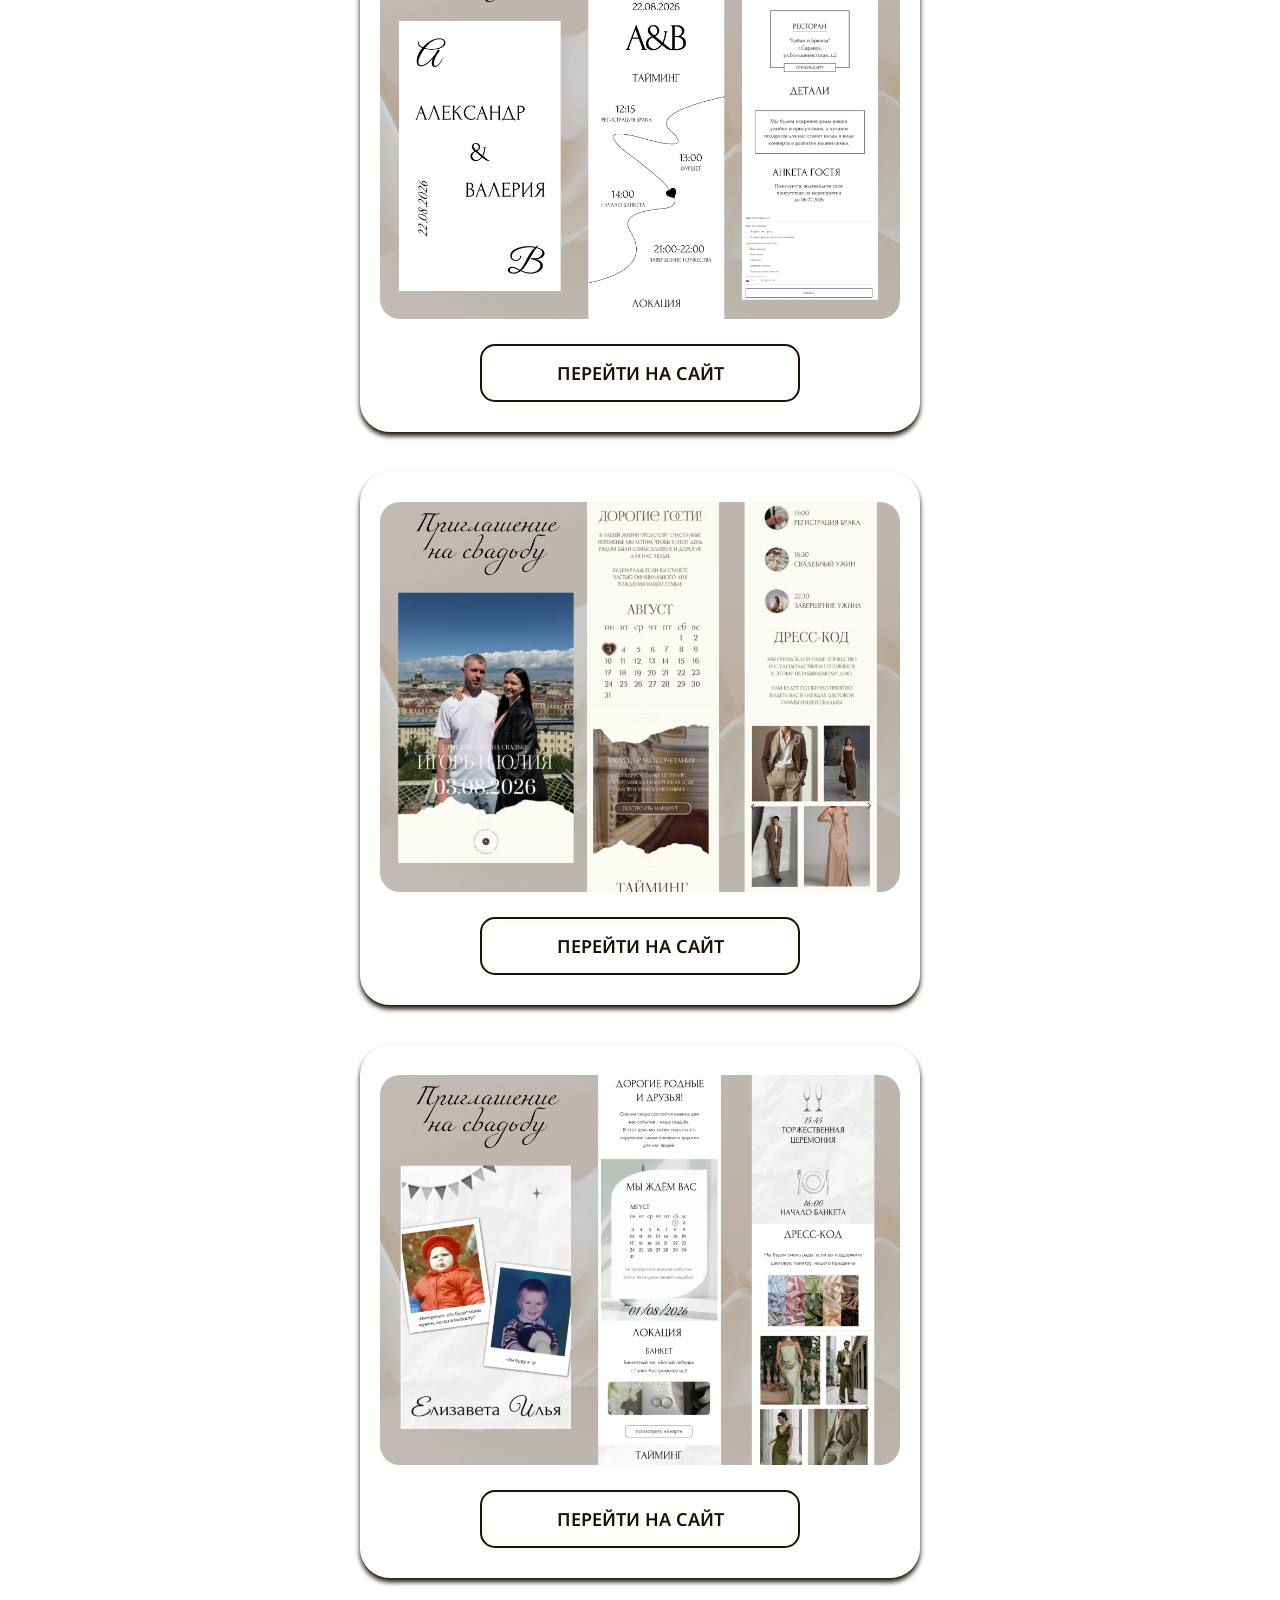
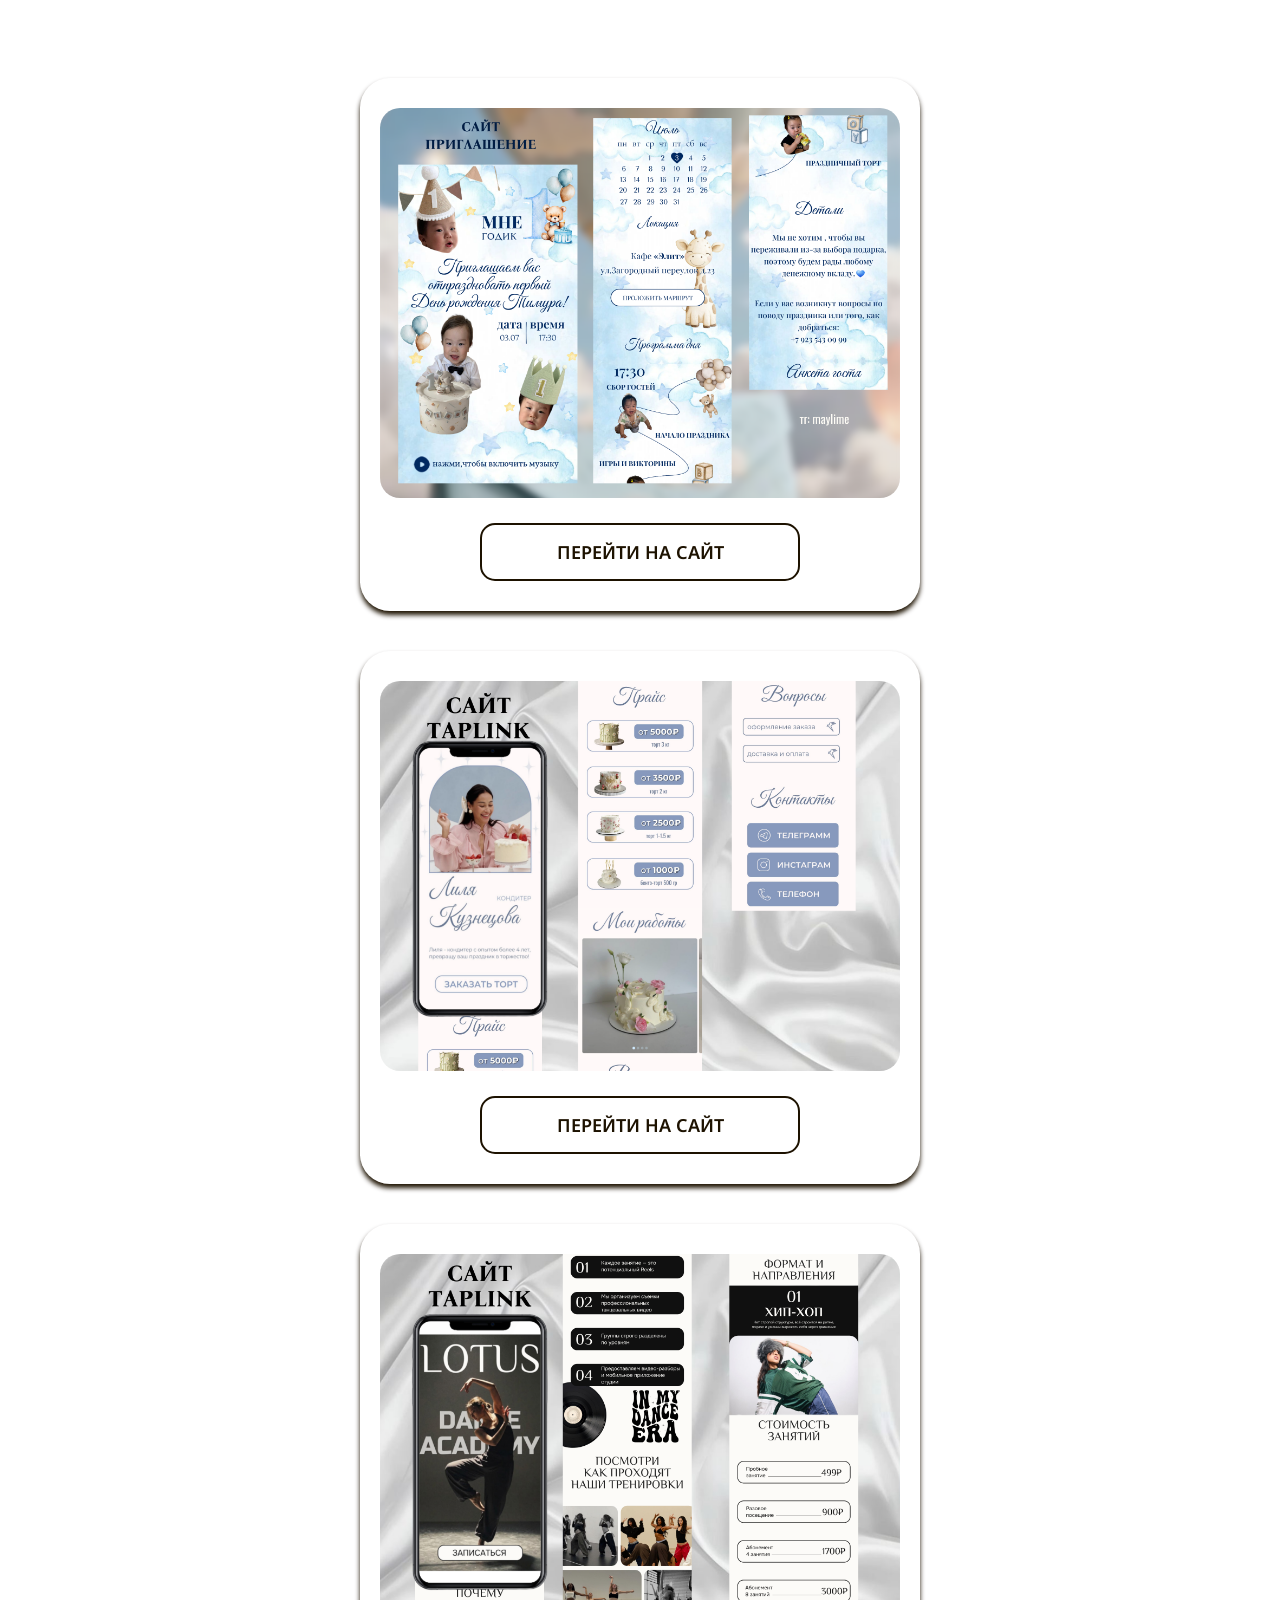
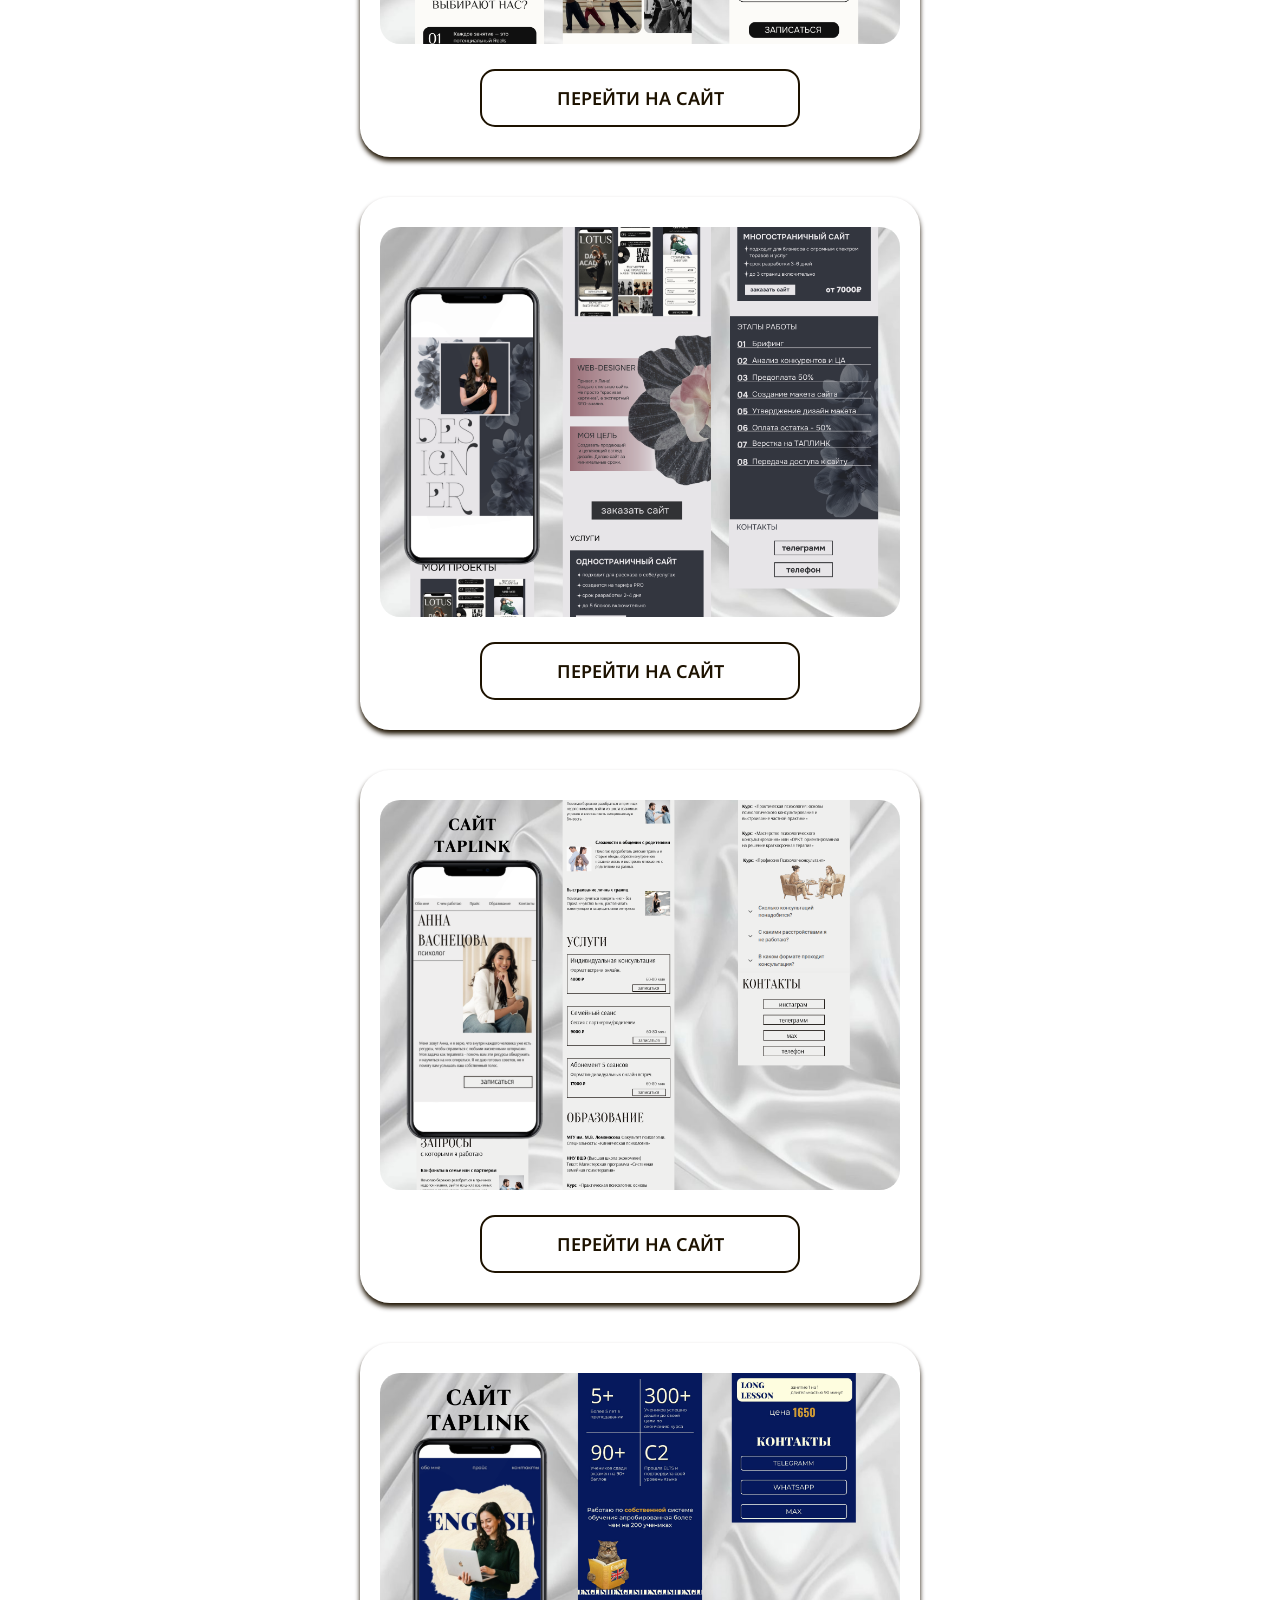
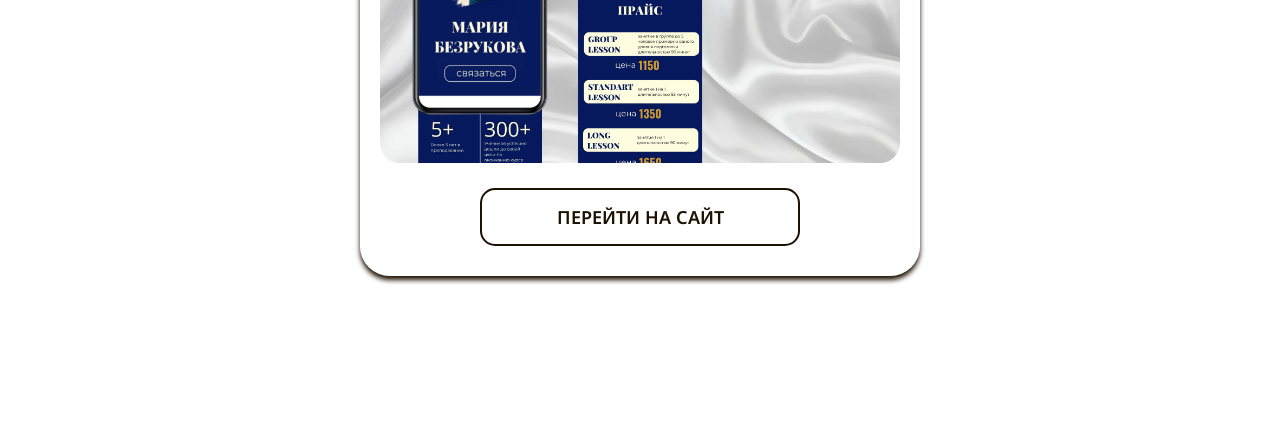
==== commit 91a7399a: "Update index.html" ====
--- a/index.html
+++ b/index.html
@@ -105,7 +105,34 @@
         
         <a href="https://linamya.github.io/vyacheslavkamely/" target="_blank" class="action-btn">ПЕРЕЙТИ НА САЙТ</a>
     </div>
-
+    </section>
+<section class="card-section">
+    <div class="card-backplate">
+        <img src="wedding-mockup22.png" alt="Свадебный шаблон 1" class="template-img">
+        
+        <a href="https://linamya.github.io/ilnazandguzel/" target="_blank" class="action-btn">ПЕРЕЙТИ НА САЙТ</a>
+    </div>
+     </section>
+<section class="card-section">
+    <div class="card-backplate">
+        <img src="wedding-mockup23.png" alt="Свадебный шаблон 1" class="template-img">
+        
+        <a href="https://linamya.github.io/mikhailandvictoria/" target="_blank" class="action-btn">ПЕРЕЙТИ НА САЙТ</a>
+    </div>
+    </section>
+<section class="card-section">
+    <div class="card-backplate">
+        <img src="wedding-mockup24.png" alt="Свадебный шаблон 1" class="template-img">
+        
+        <a href="https://linamya.github.io/ArsenandElen/" target="_blank" class="action-btn">ПЕРЕЙТИ НА САЙТ</a>
+    </div>
+ </section>
+<section class="card-section">
+    <div class="card-backplate">
+        <img src="wedding-mockup25.png" alt="Свадебный шаблон 1" class="template-img">
+        
+        <a href="https://linamya.github.io/kirillandkarina/" target="_blank" class="action-btn">ПЕРЕЙТИ НА САЙТ</a>
+    </div>
 </section>
 
            <section class="card-section">
@@ -134,14 +161,14 @@
     <div class="card-backplate">
         <img src="wedding-mockup15.png" alt="Свадебный шаблон 1" class="template-img">
         
+        <a href="https://linamya.github.io/davidandarina/" target="_blank" class="action-btn">ПЕРЕЙТИ НА САЙТ</a>
+    </div>
+    </section>
+    <section class="card-section">
+    <div class="card-backplate">
+        <img src="wedding-mockup16.png" alt="Свадебный шаблон 1" class="template-img">
+        
         <a href="https://linamya.github.io/levandlolita/" target="_blank" class="action-btn">ПЕРЕЙТИ НА САЙТ</a>
-    </div>
-    </section>
-    <section class="card-section">
-    <div class="card-backplate">
-        <img src="wedding-mockup16.png" alt="Свадебный шаблон 1" class="template-img">
-        
-        <a href="ССЫЛКА_НА_РЕАЛЬНЫЙ_САЙТ" target="_blank" class="action-btn">ПЕРЕЙТИ НА САЙТ</a>
 
 
 </section>
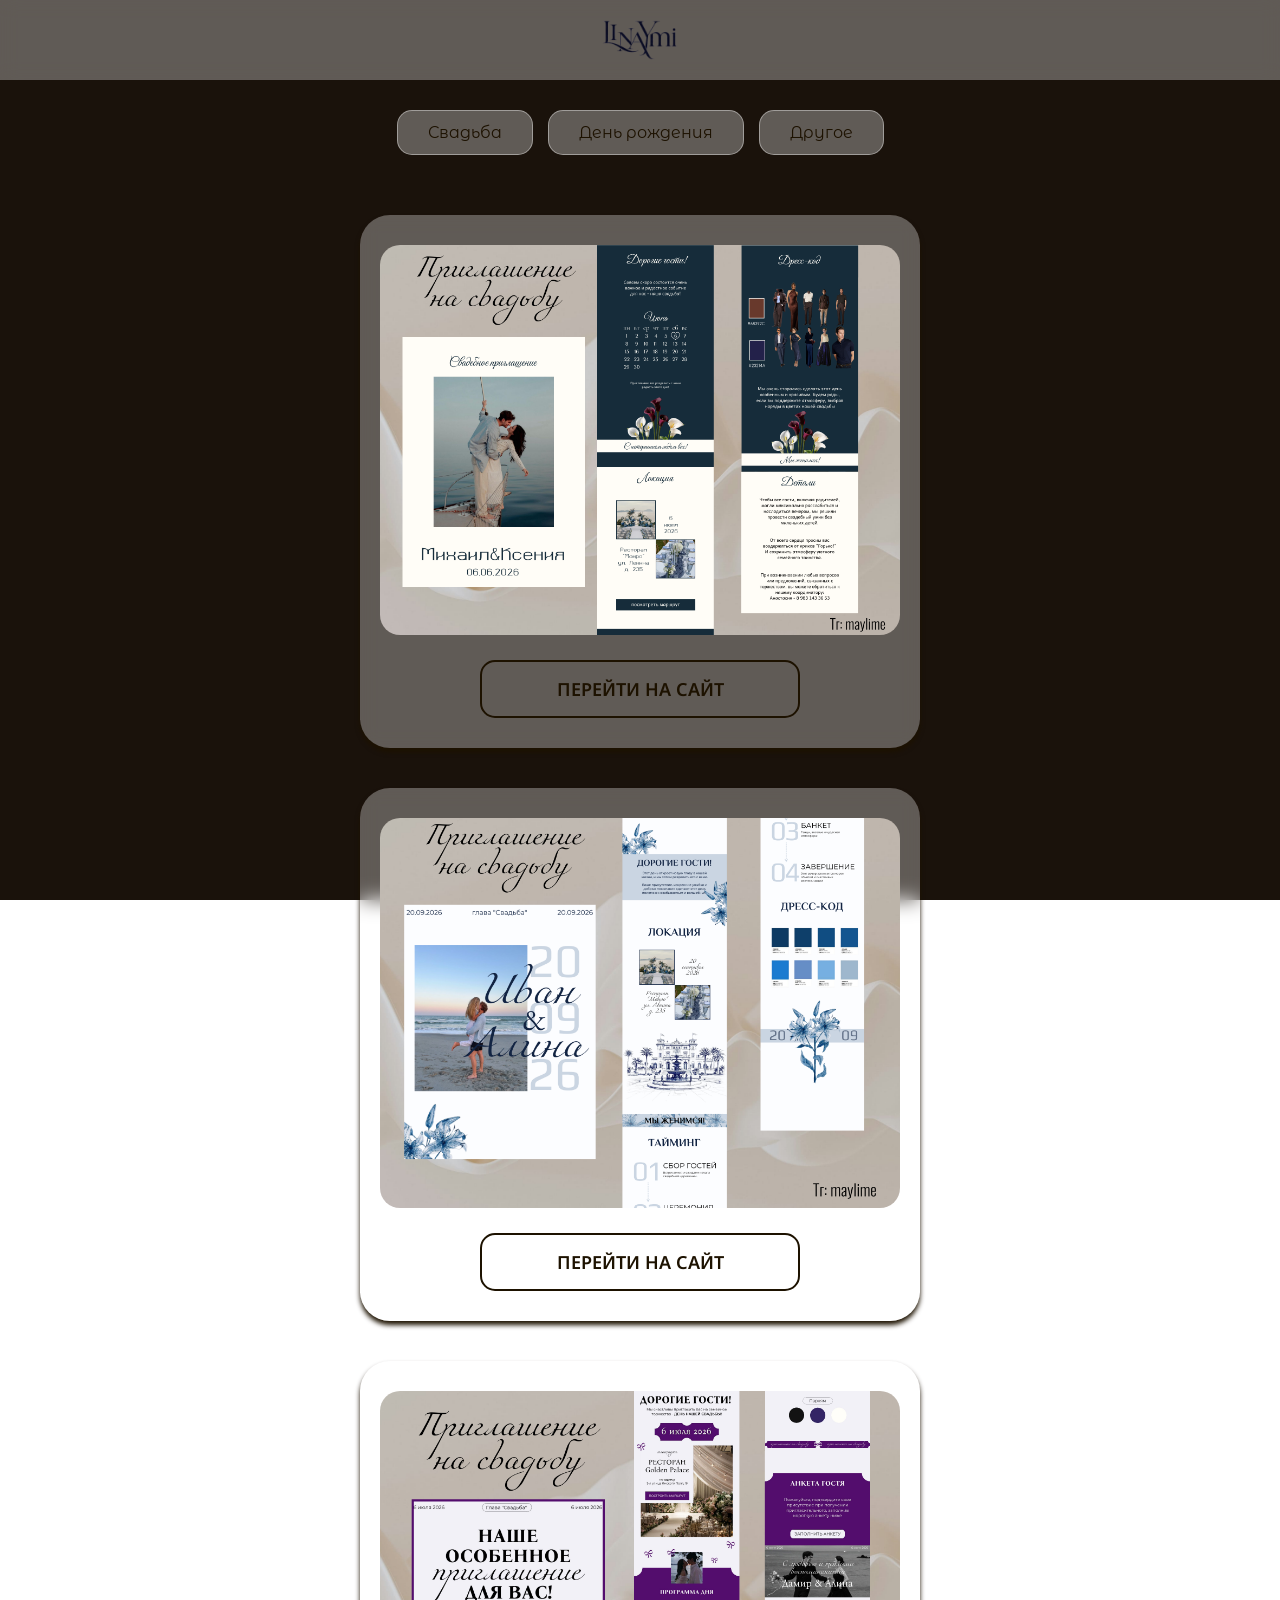
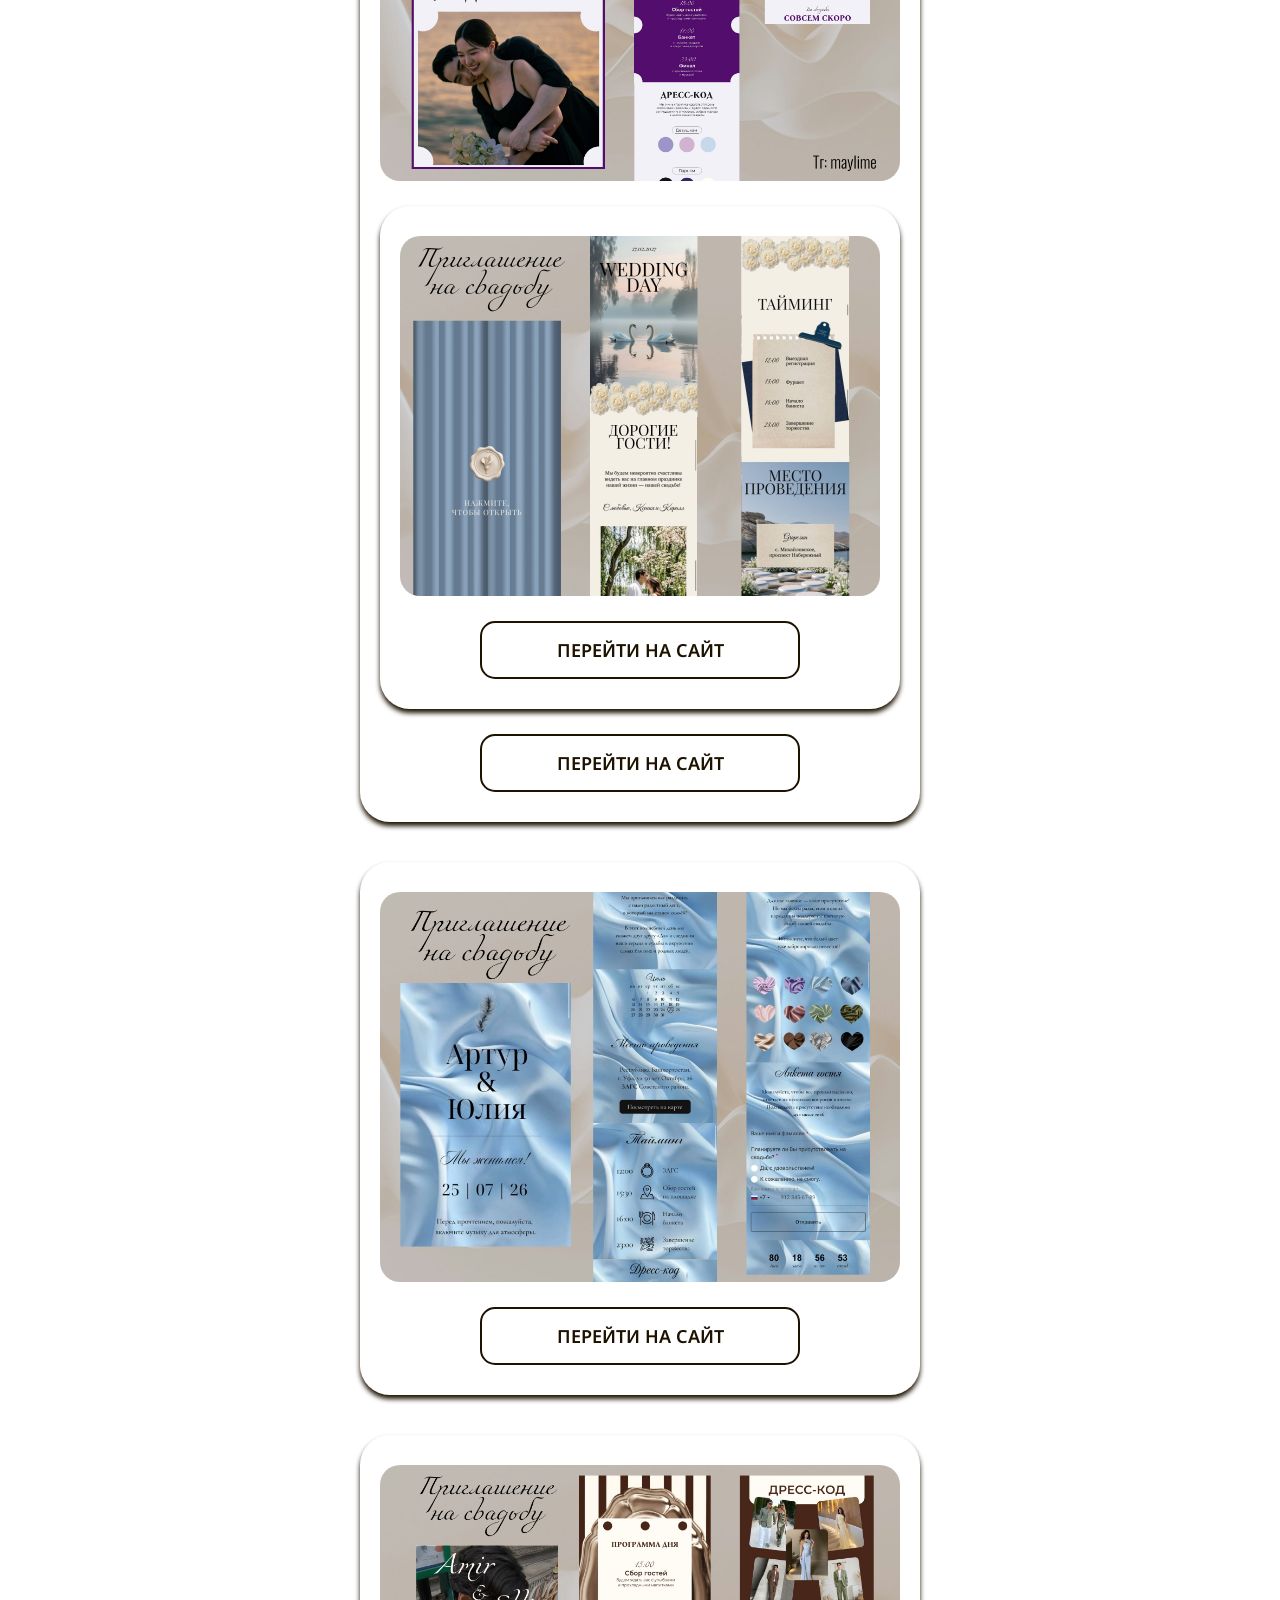
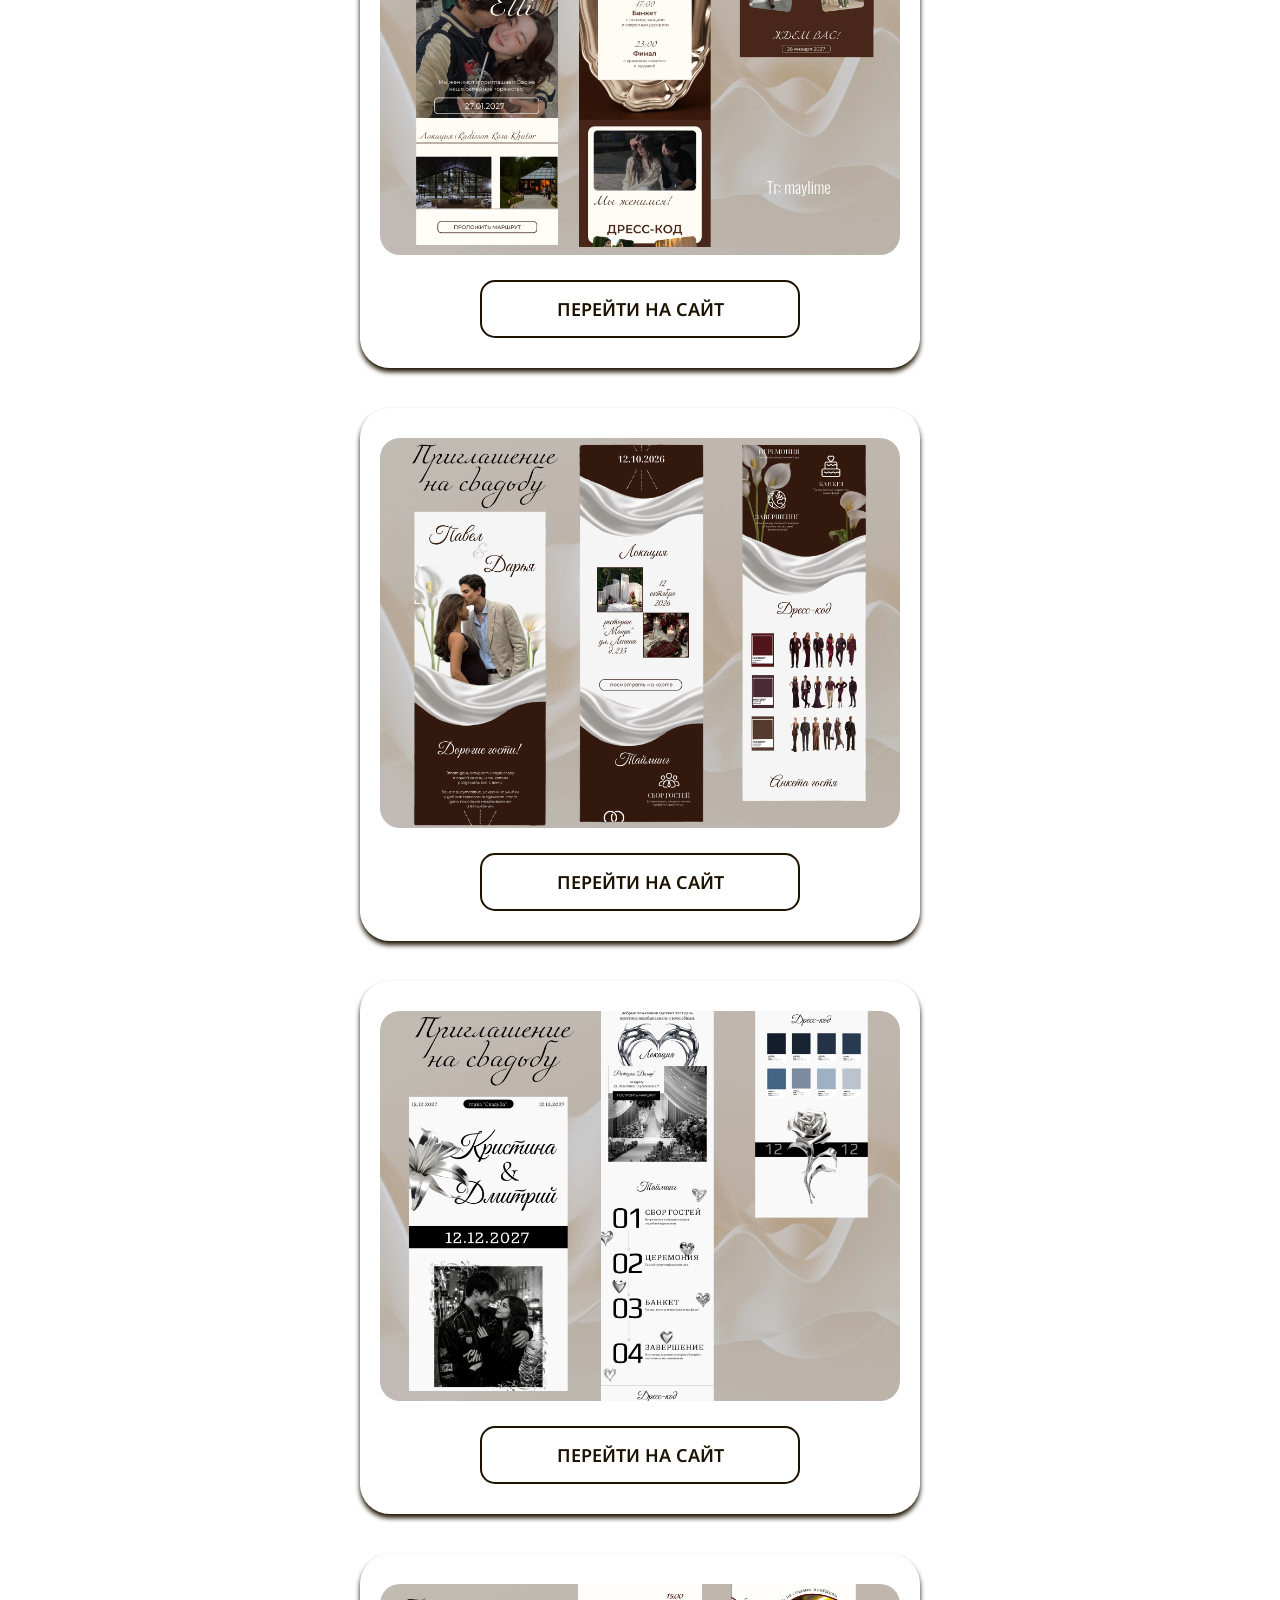
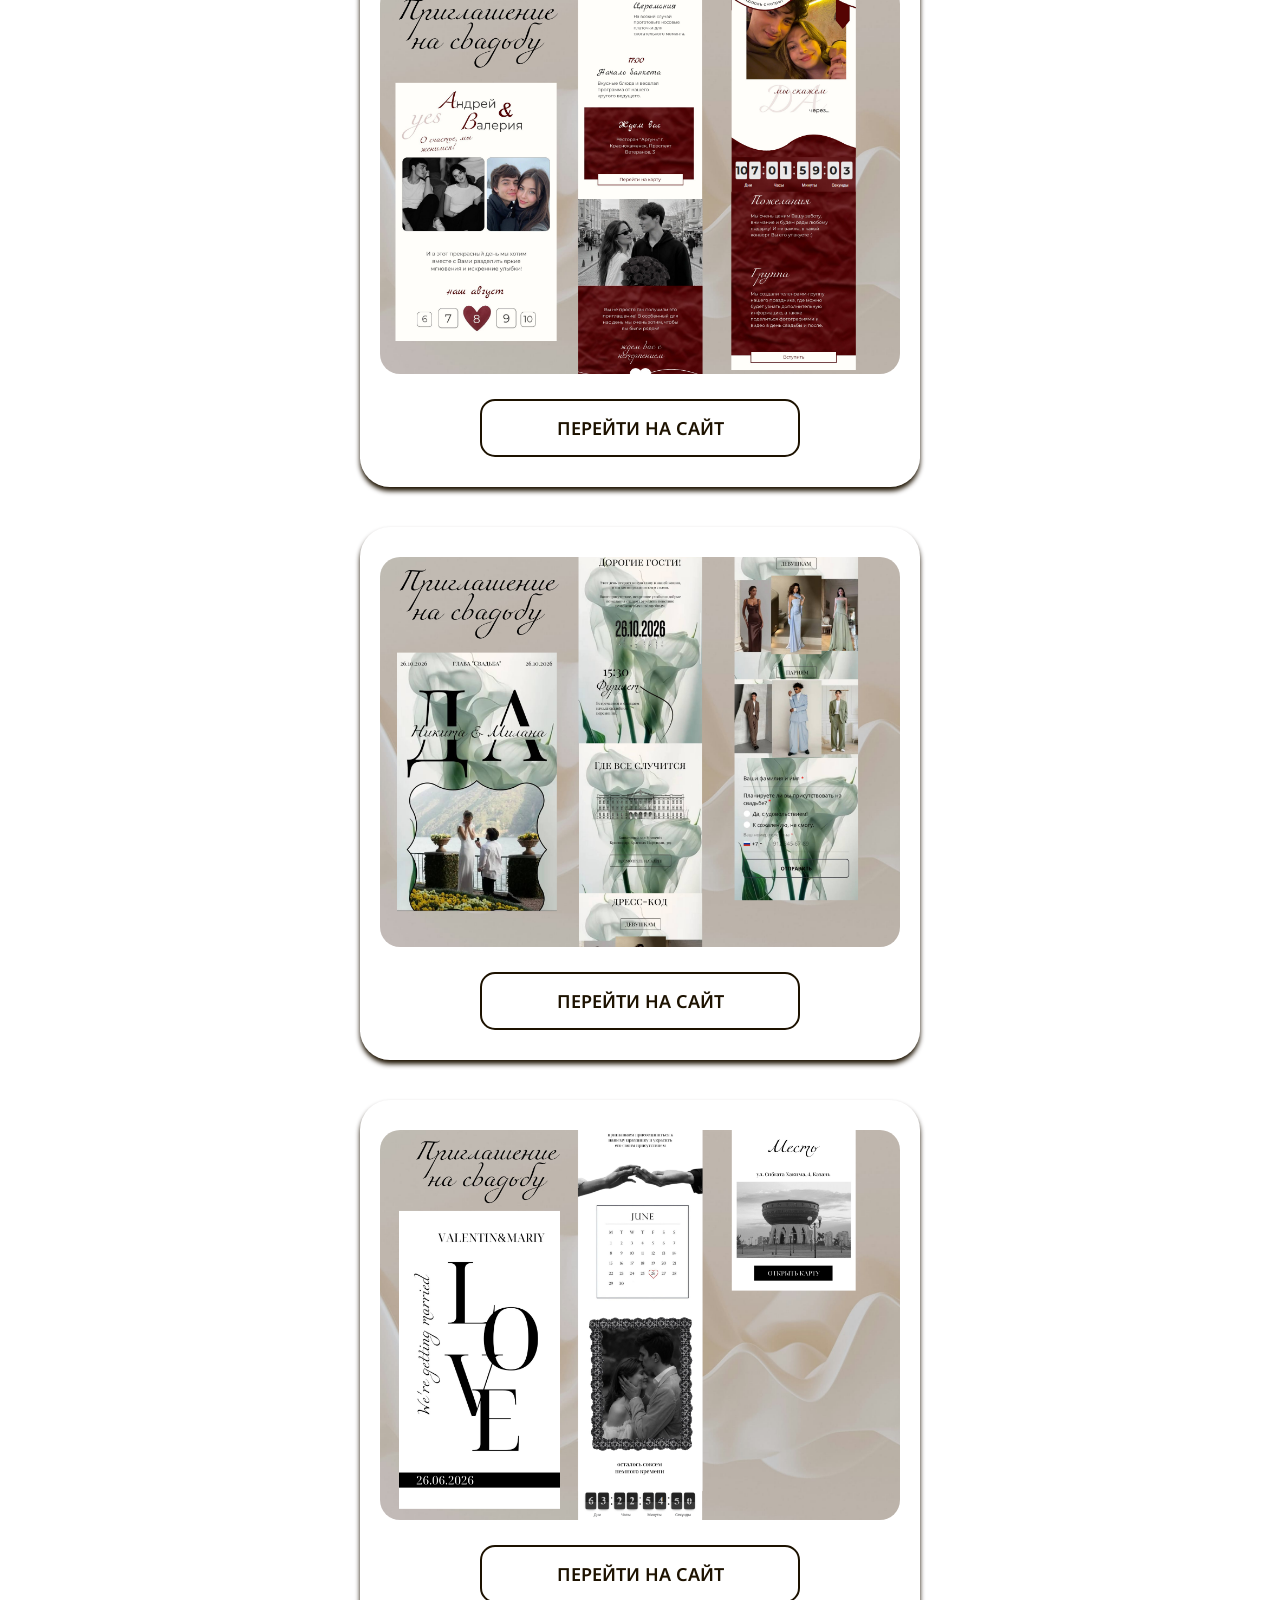
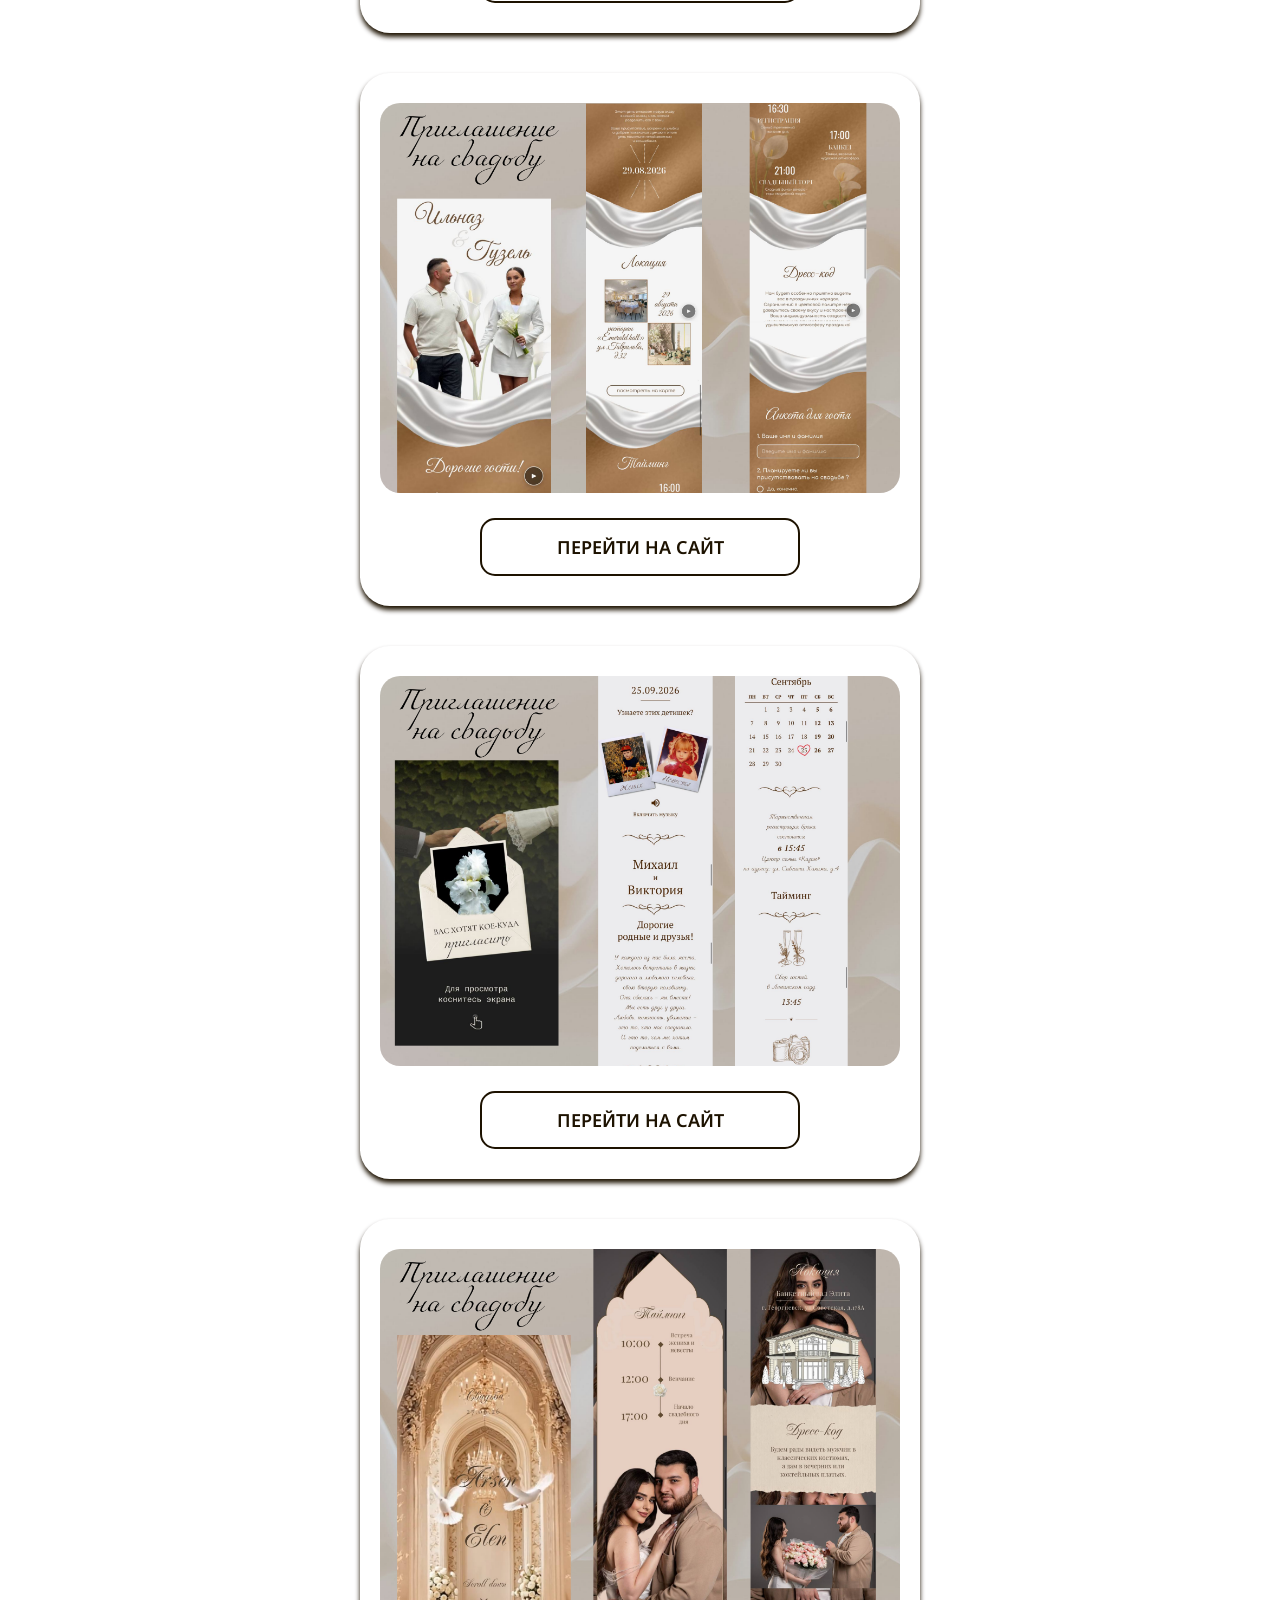
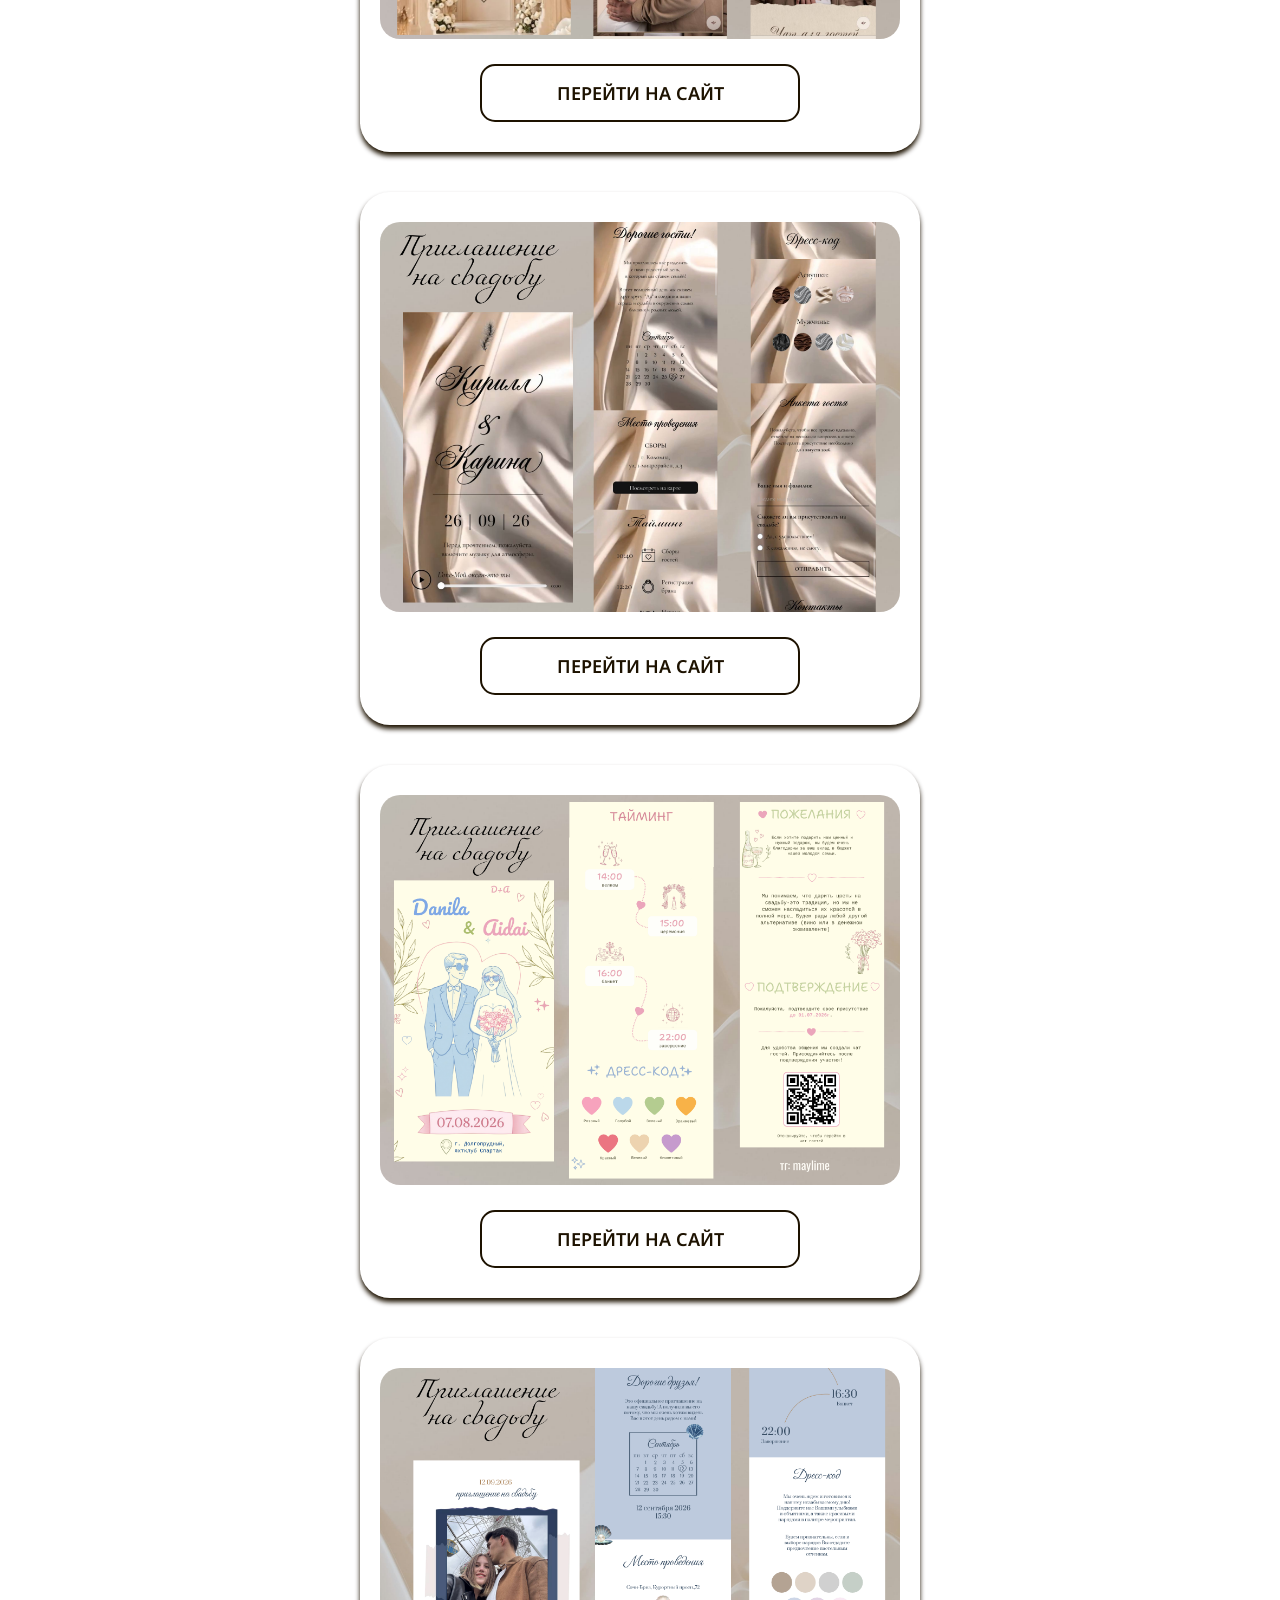
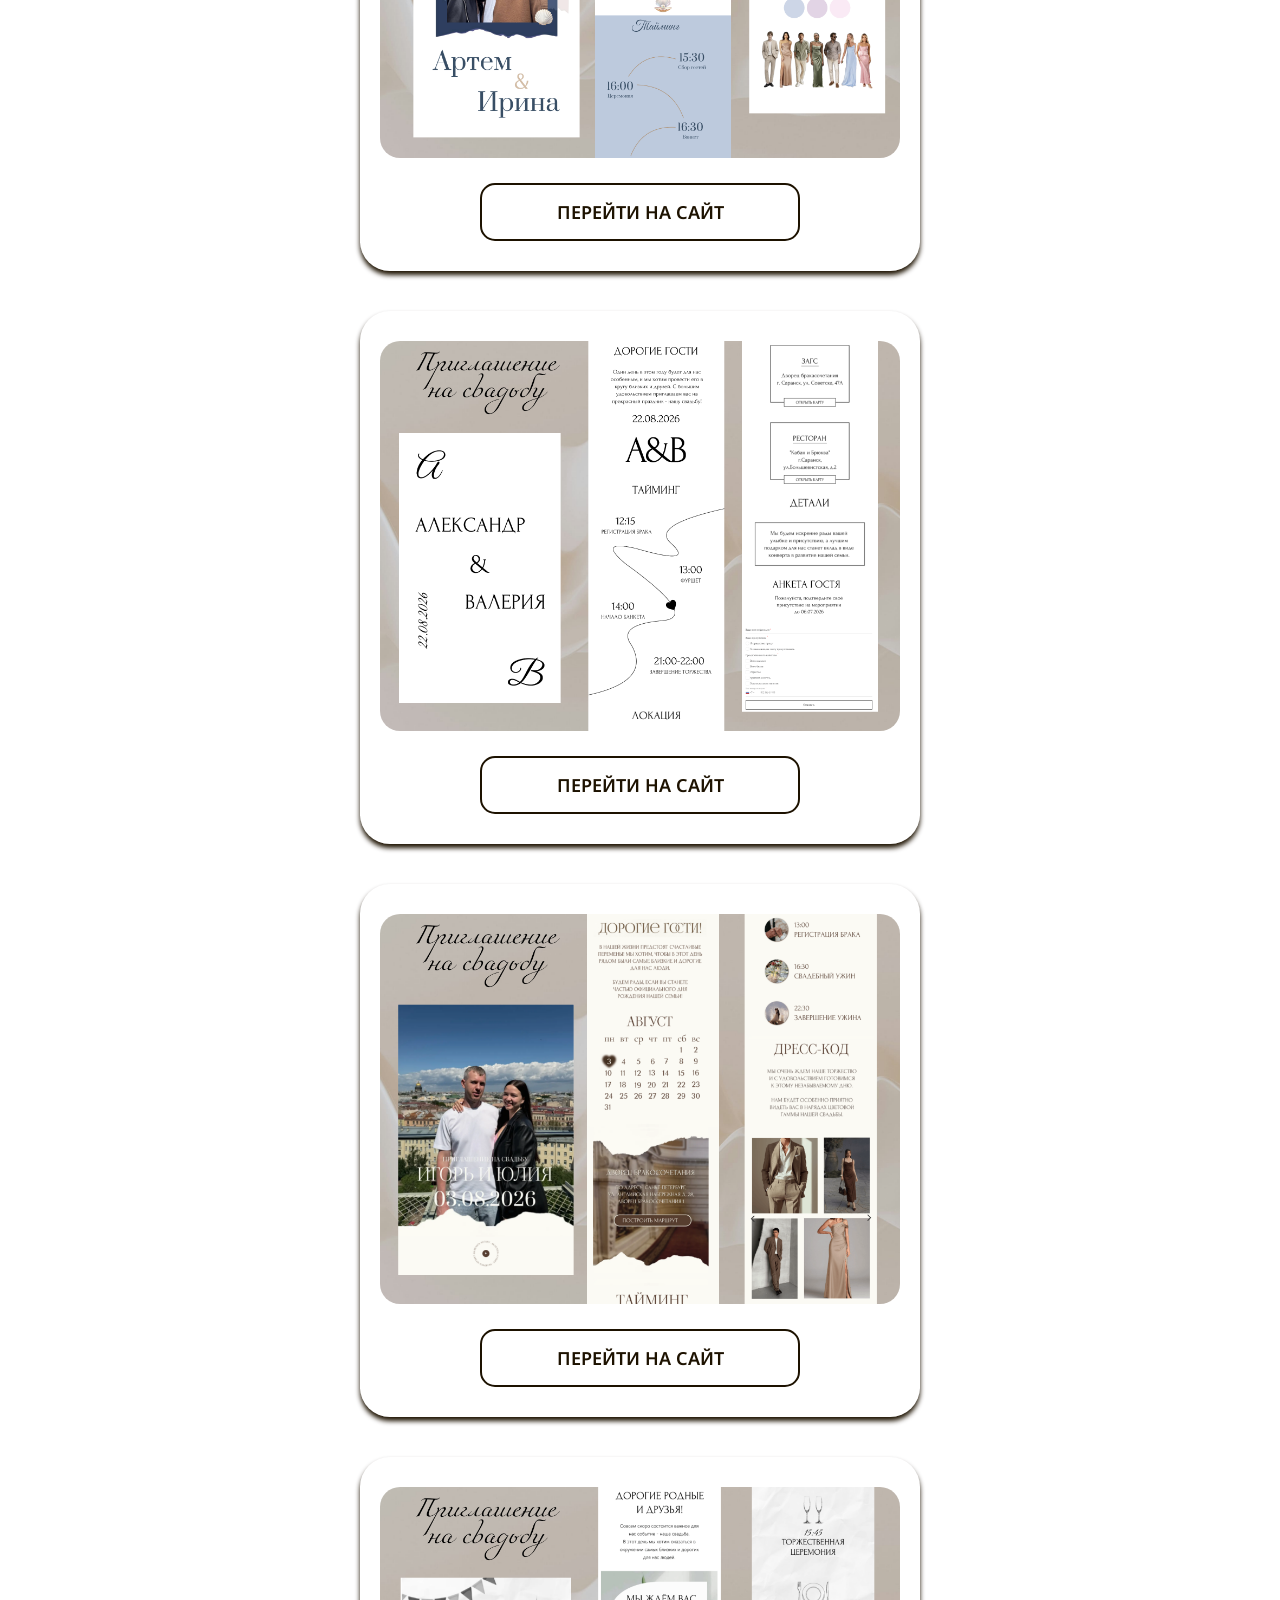
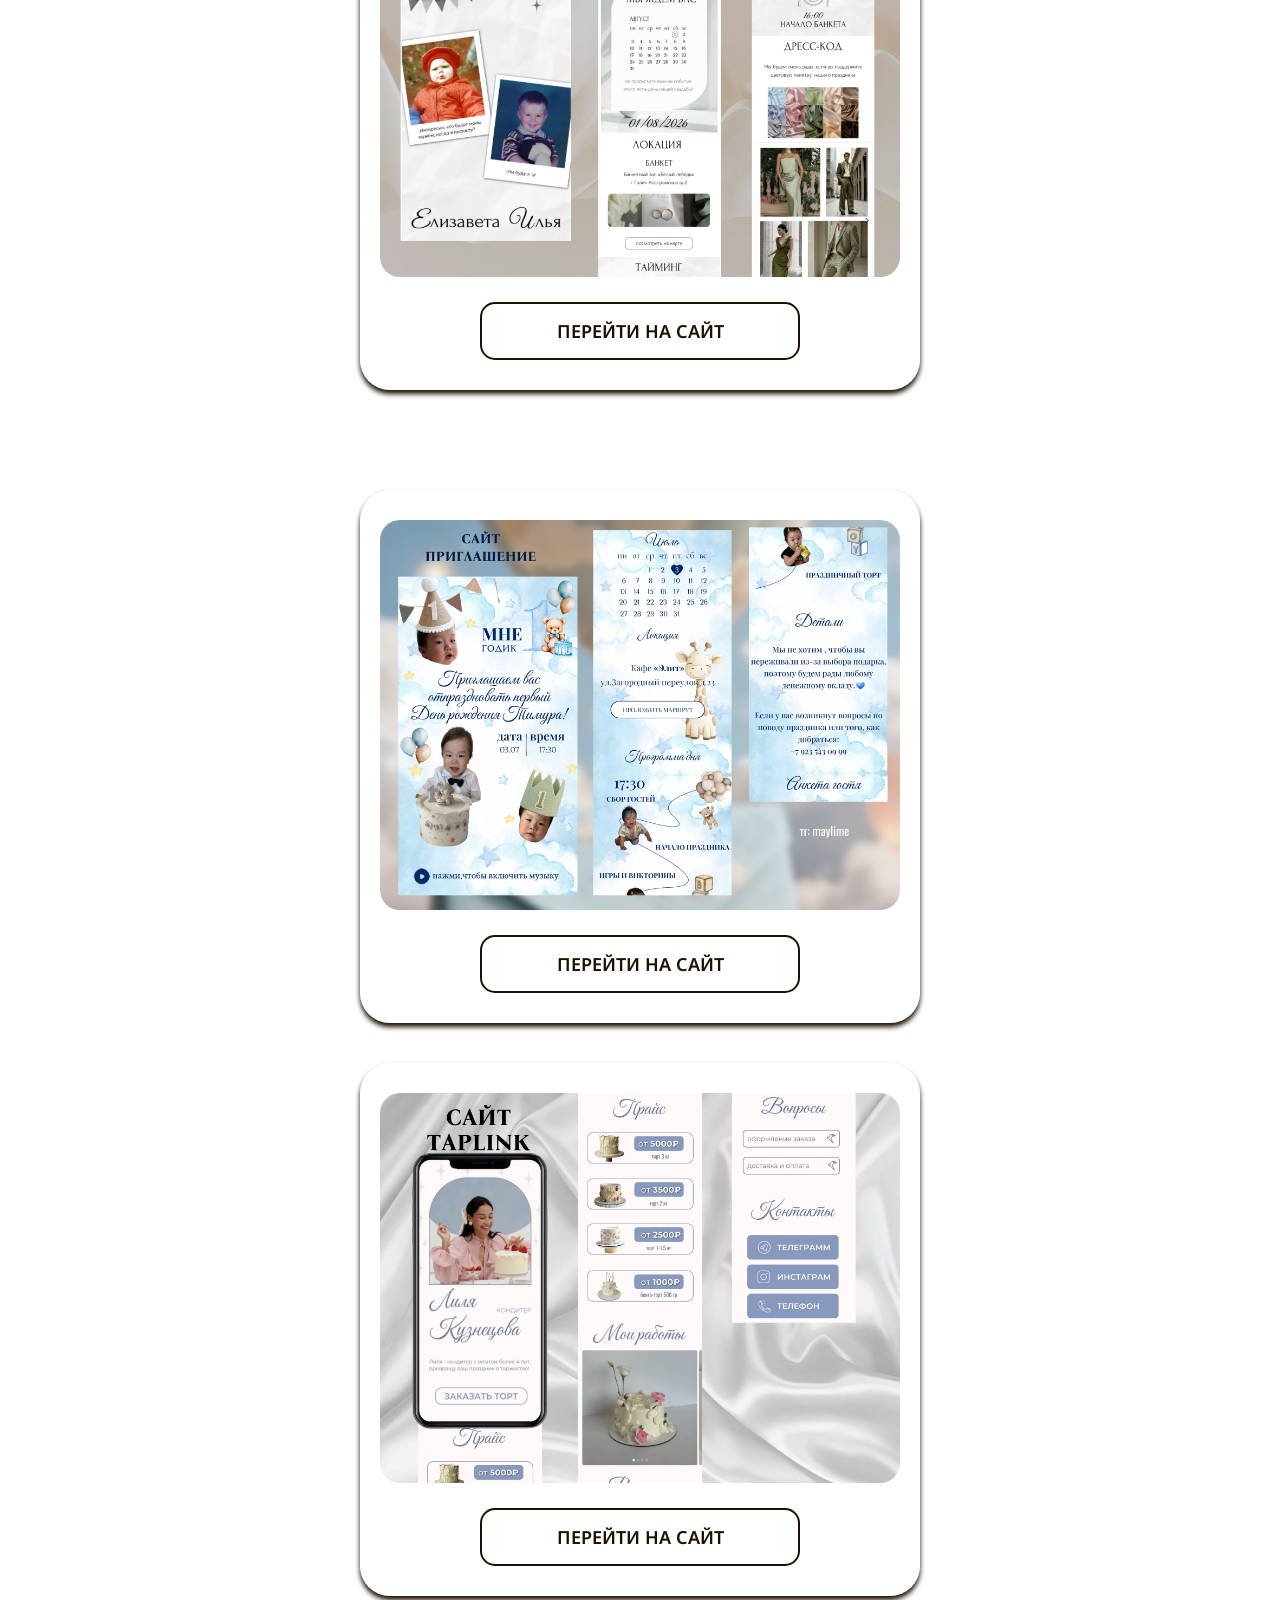
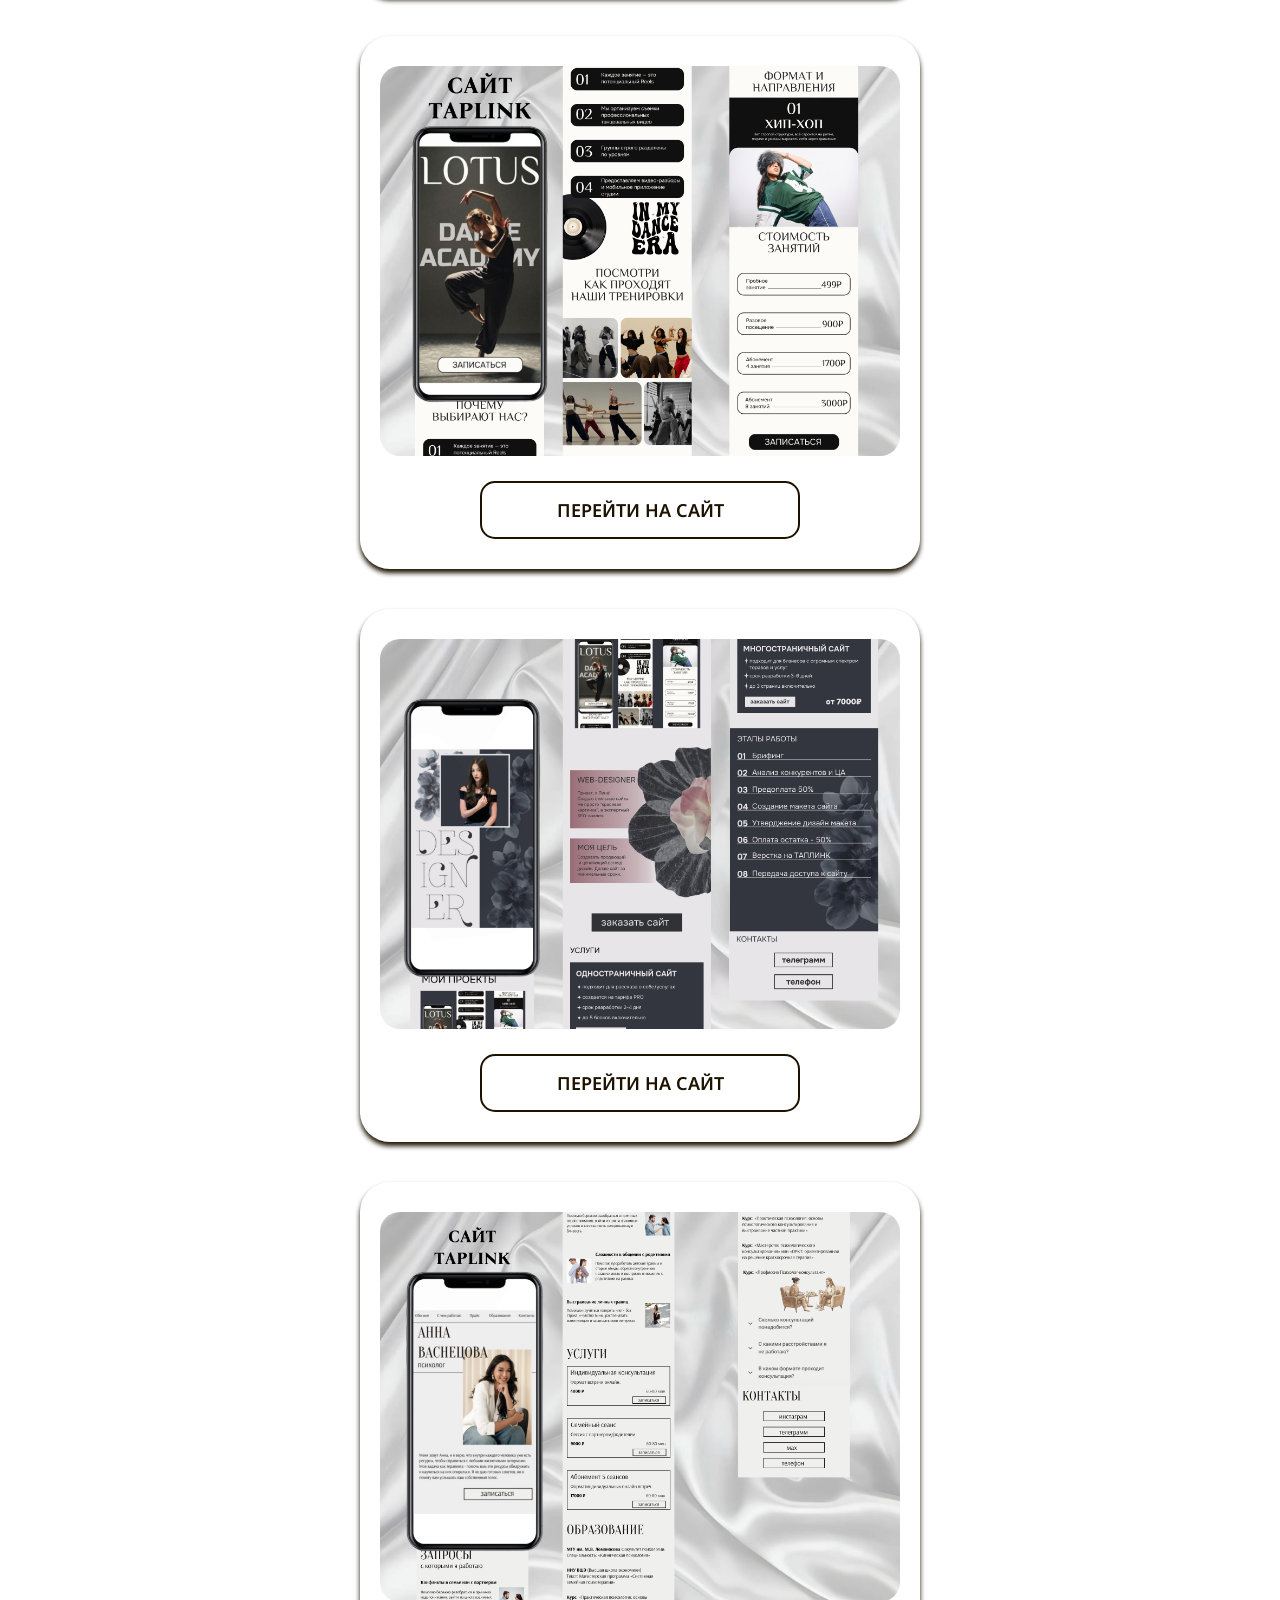
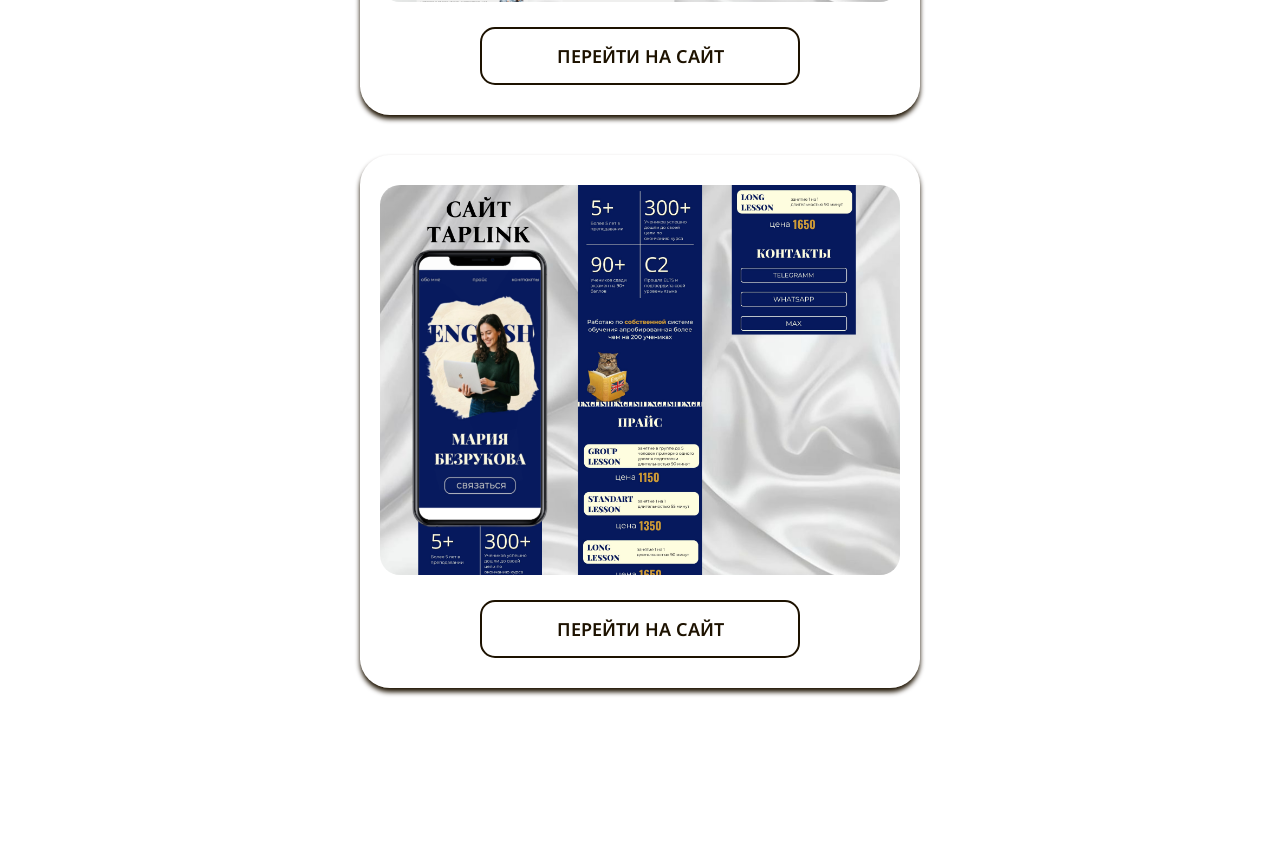
==== commit a481eddc: "Update index.html" ====
--- a/index.html
+++ b/index.html
@@ -51,6 +51,14 @@
     <section class="card-section">
     <div class="card-backplate">
         <img src="wedding-mockup3.png" alt="Свадебный шаблон 1" class="template-img">
+
+                   <section class="card-section">
+    <div class="card-backplate">
+        <img src="wedding-mockup29.png" alt="Свадебный шаблон 1" class="template-img">
+        
+        <a href="https://linamya.github.io/swanlake/" target="_blank" class="action-btn">ПЕРЕЙТИ НА САЙТ</a>
+    </div>
+    </section>
         
         <a href="https://linamya.github.io/sgui/" target="_blank" class="action-btn">ПЕРЕЙТИ НА САЙТ</a>
     </div>
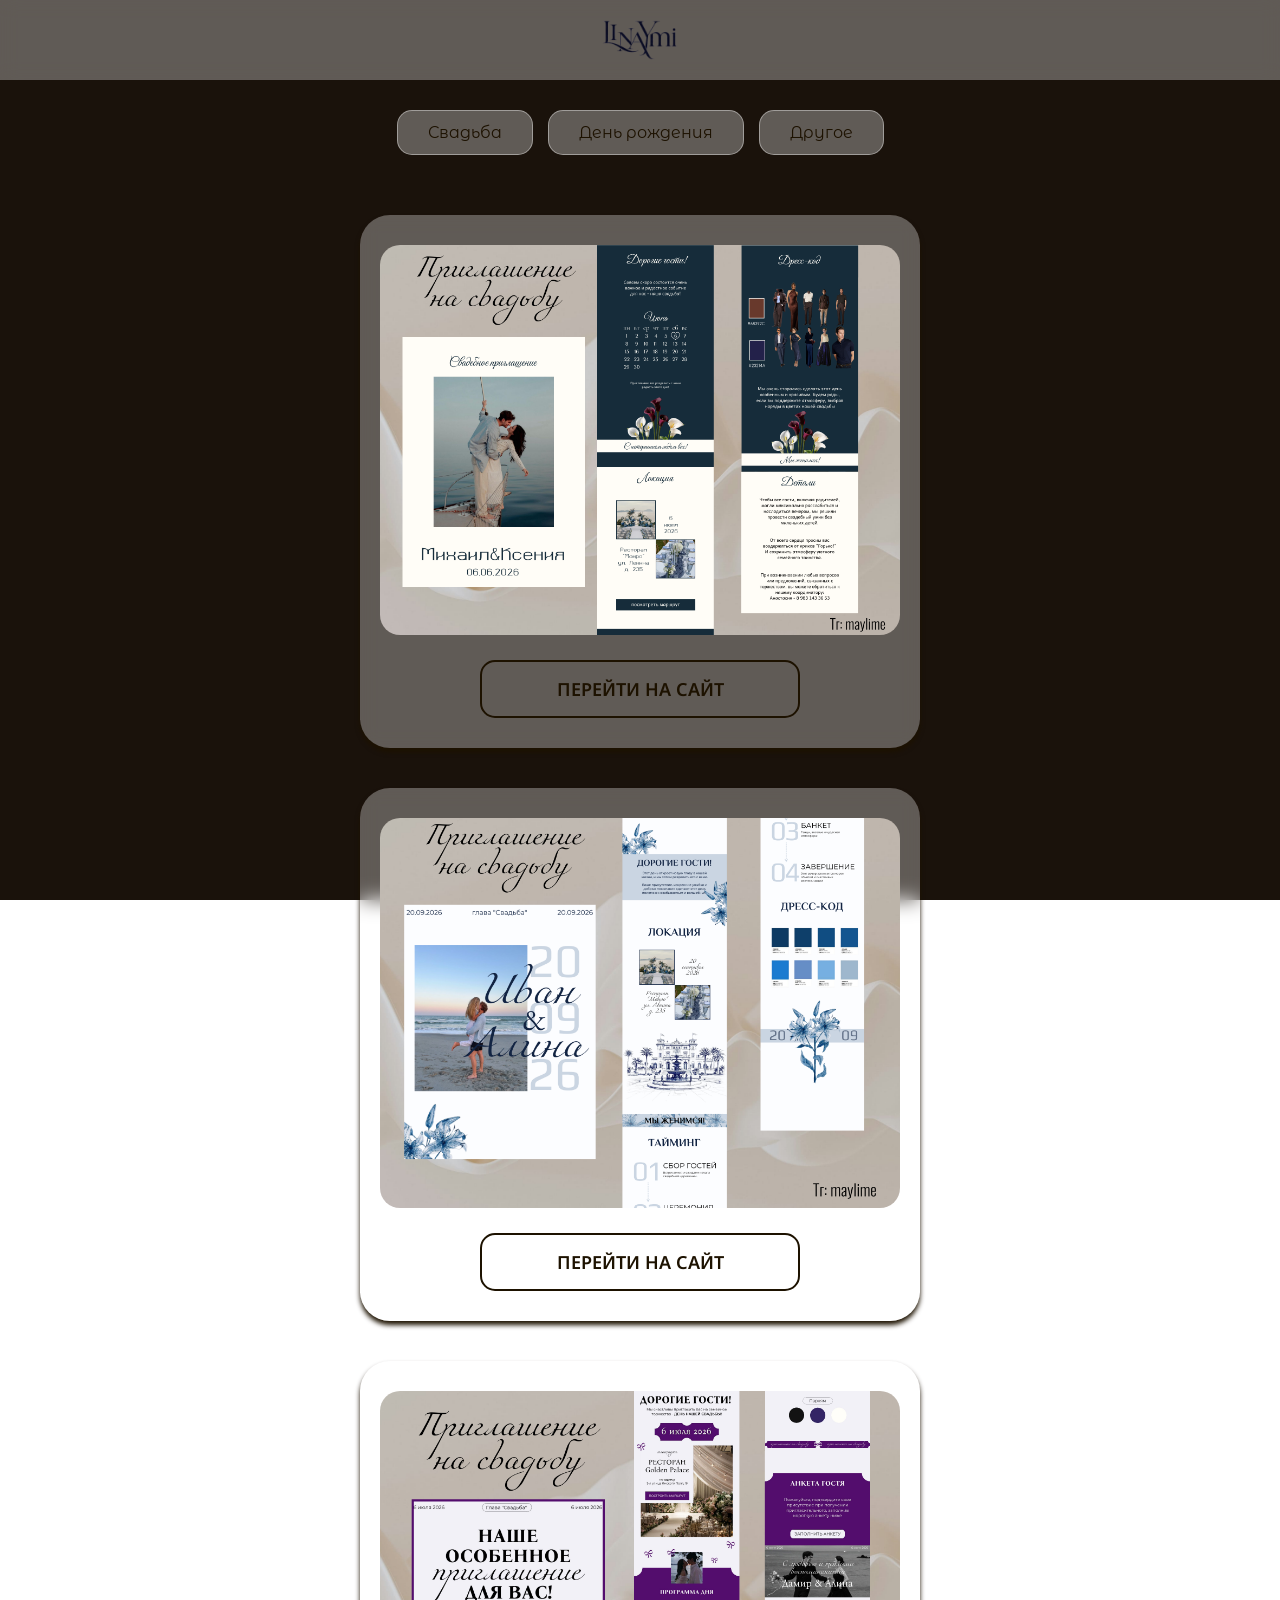
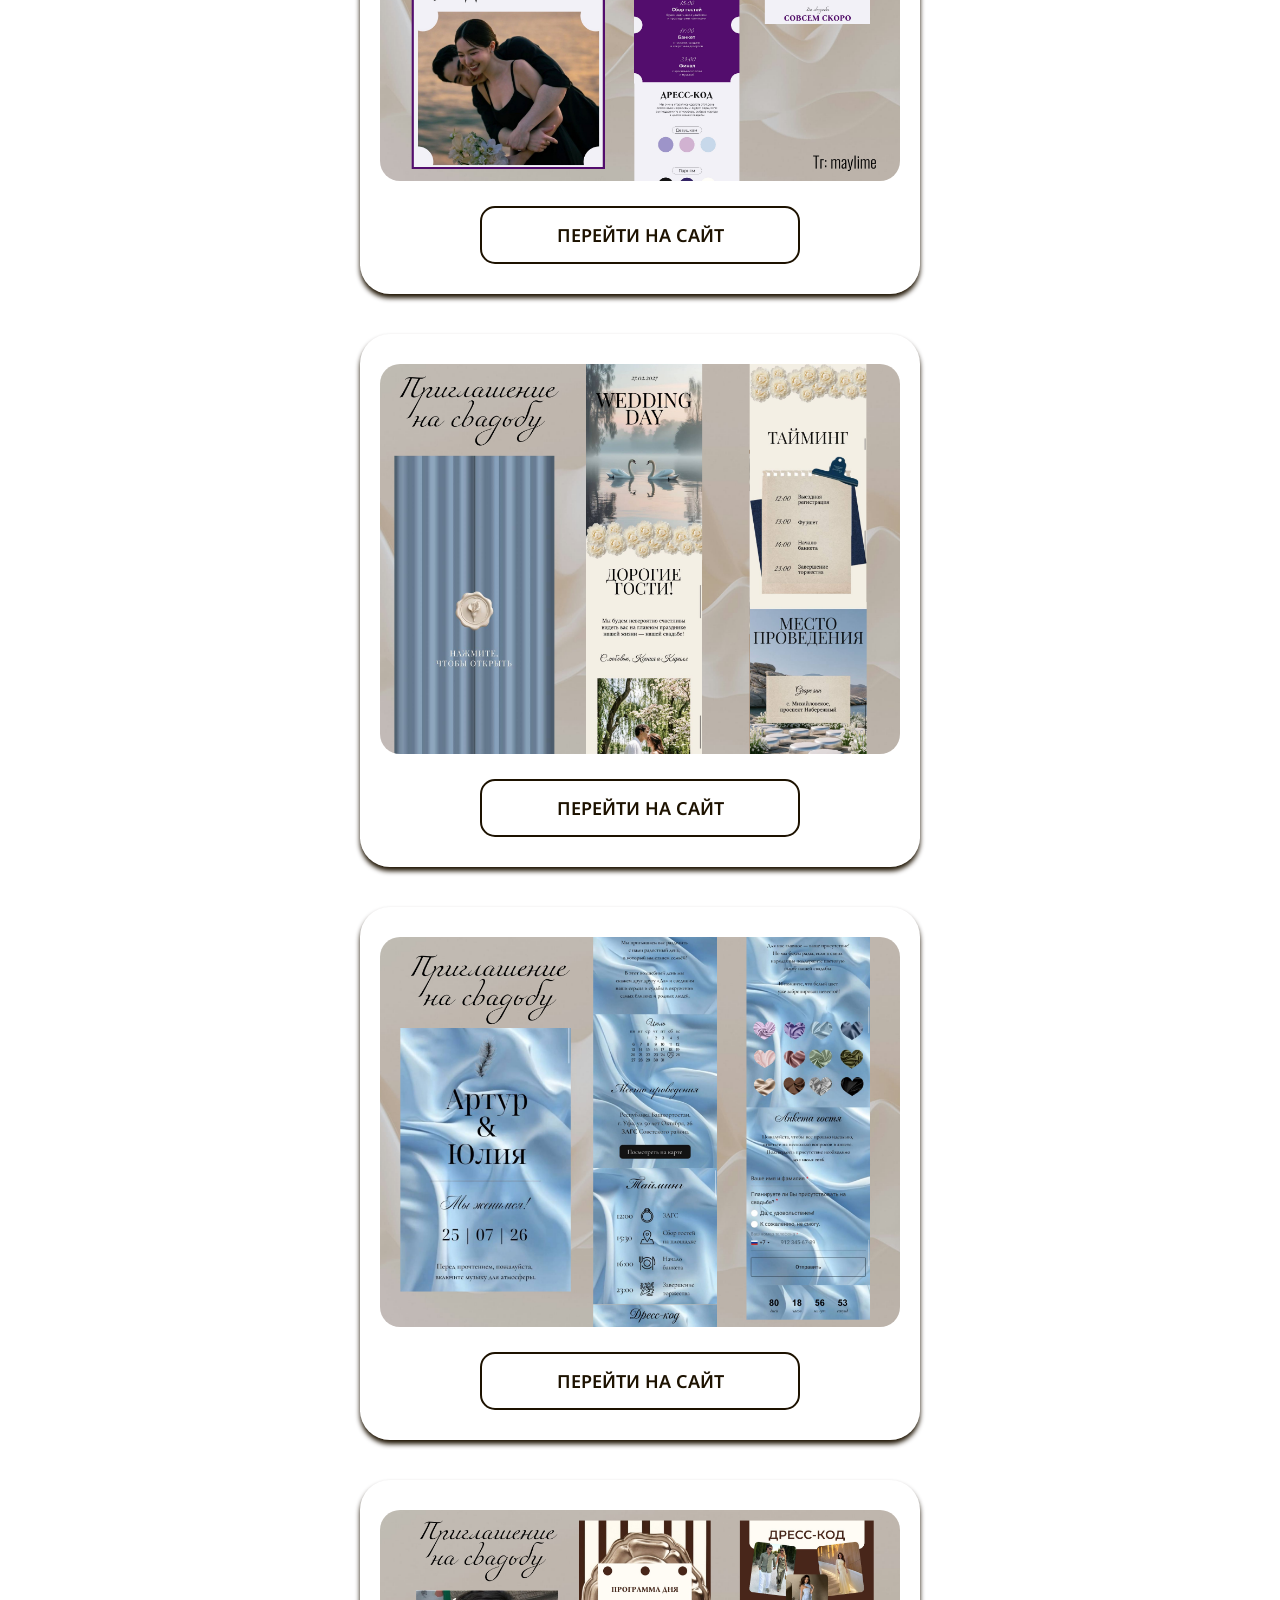
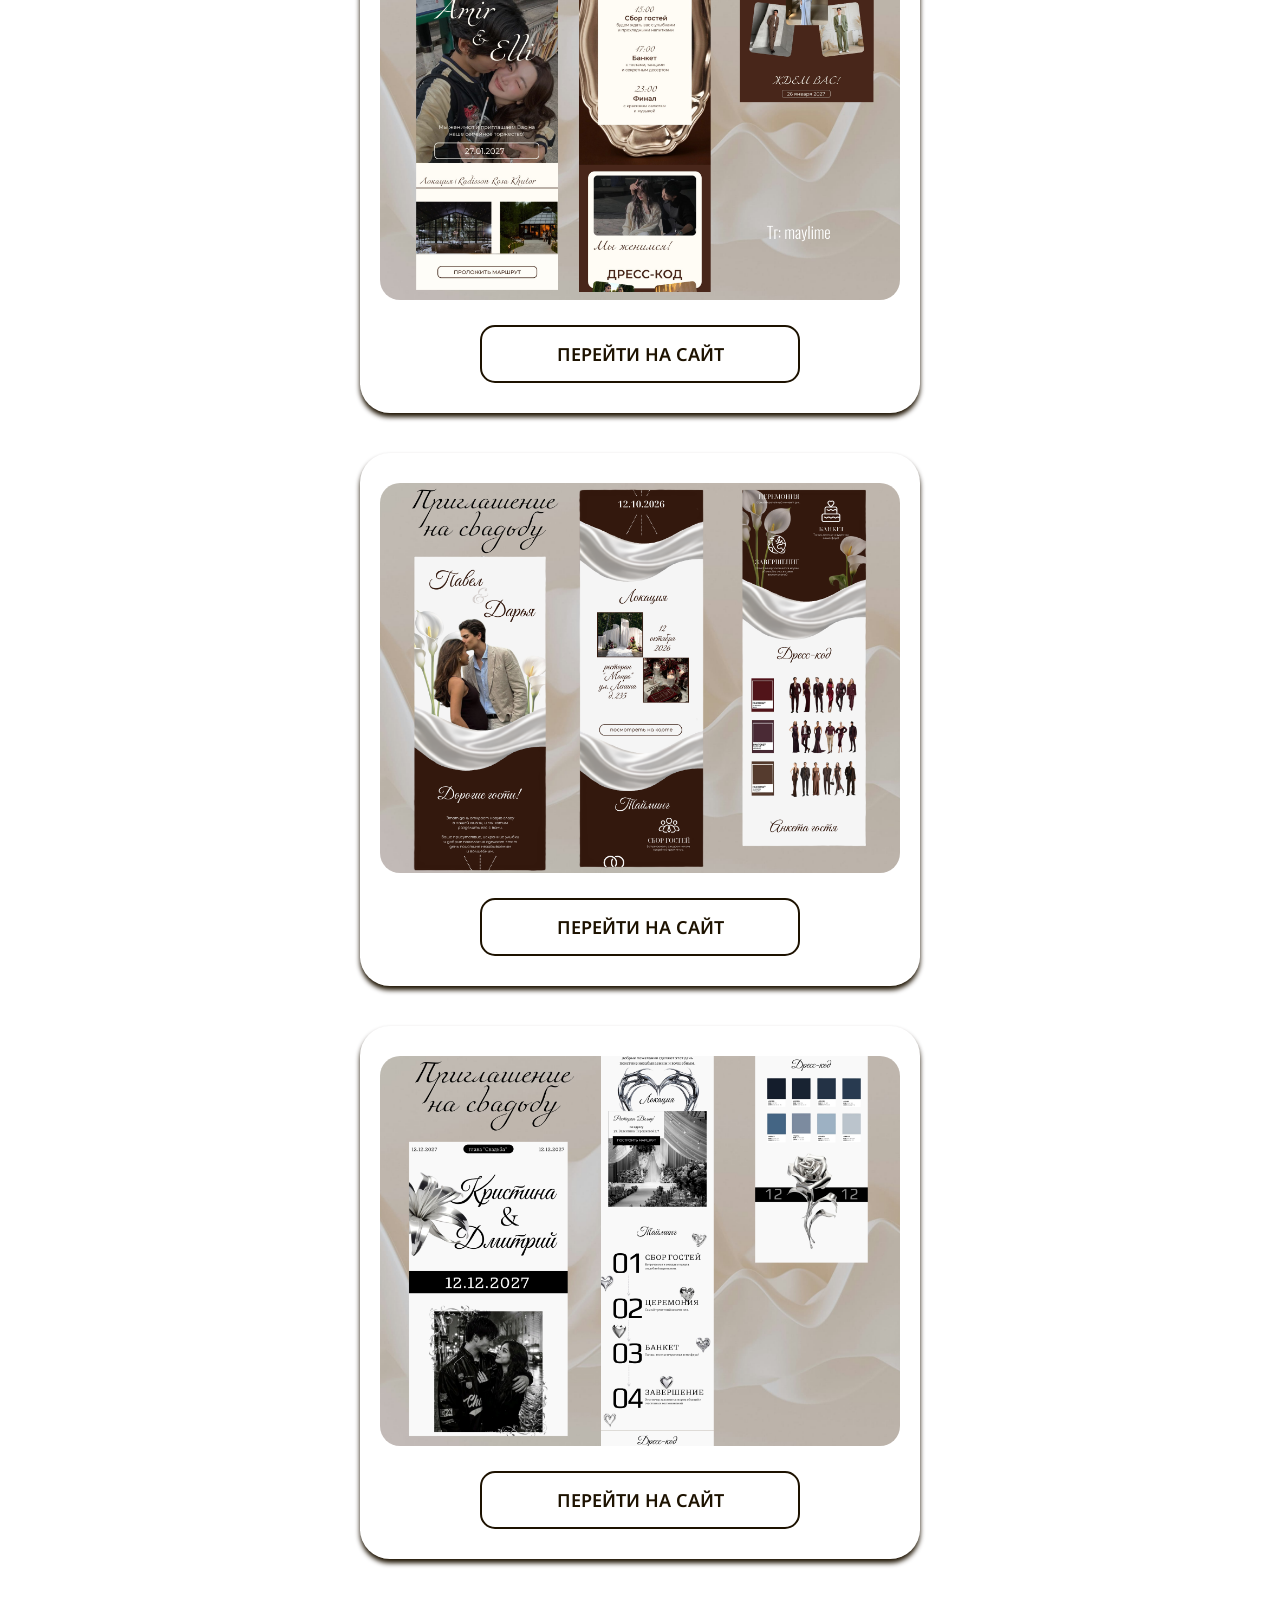
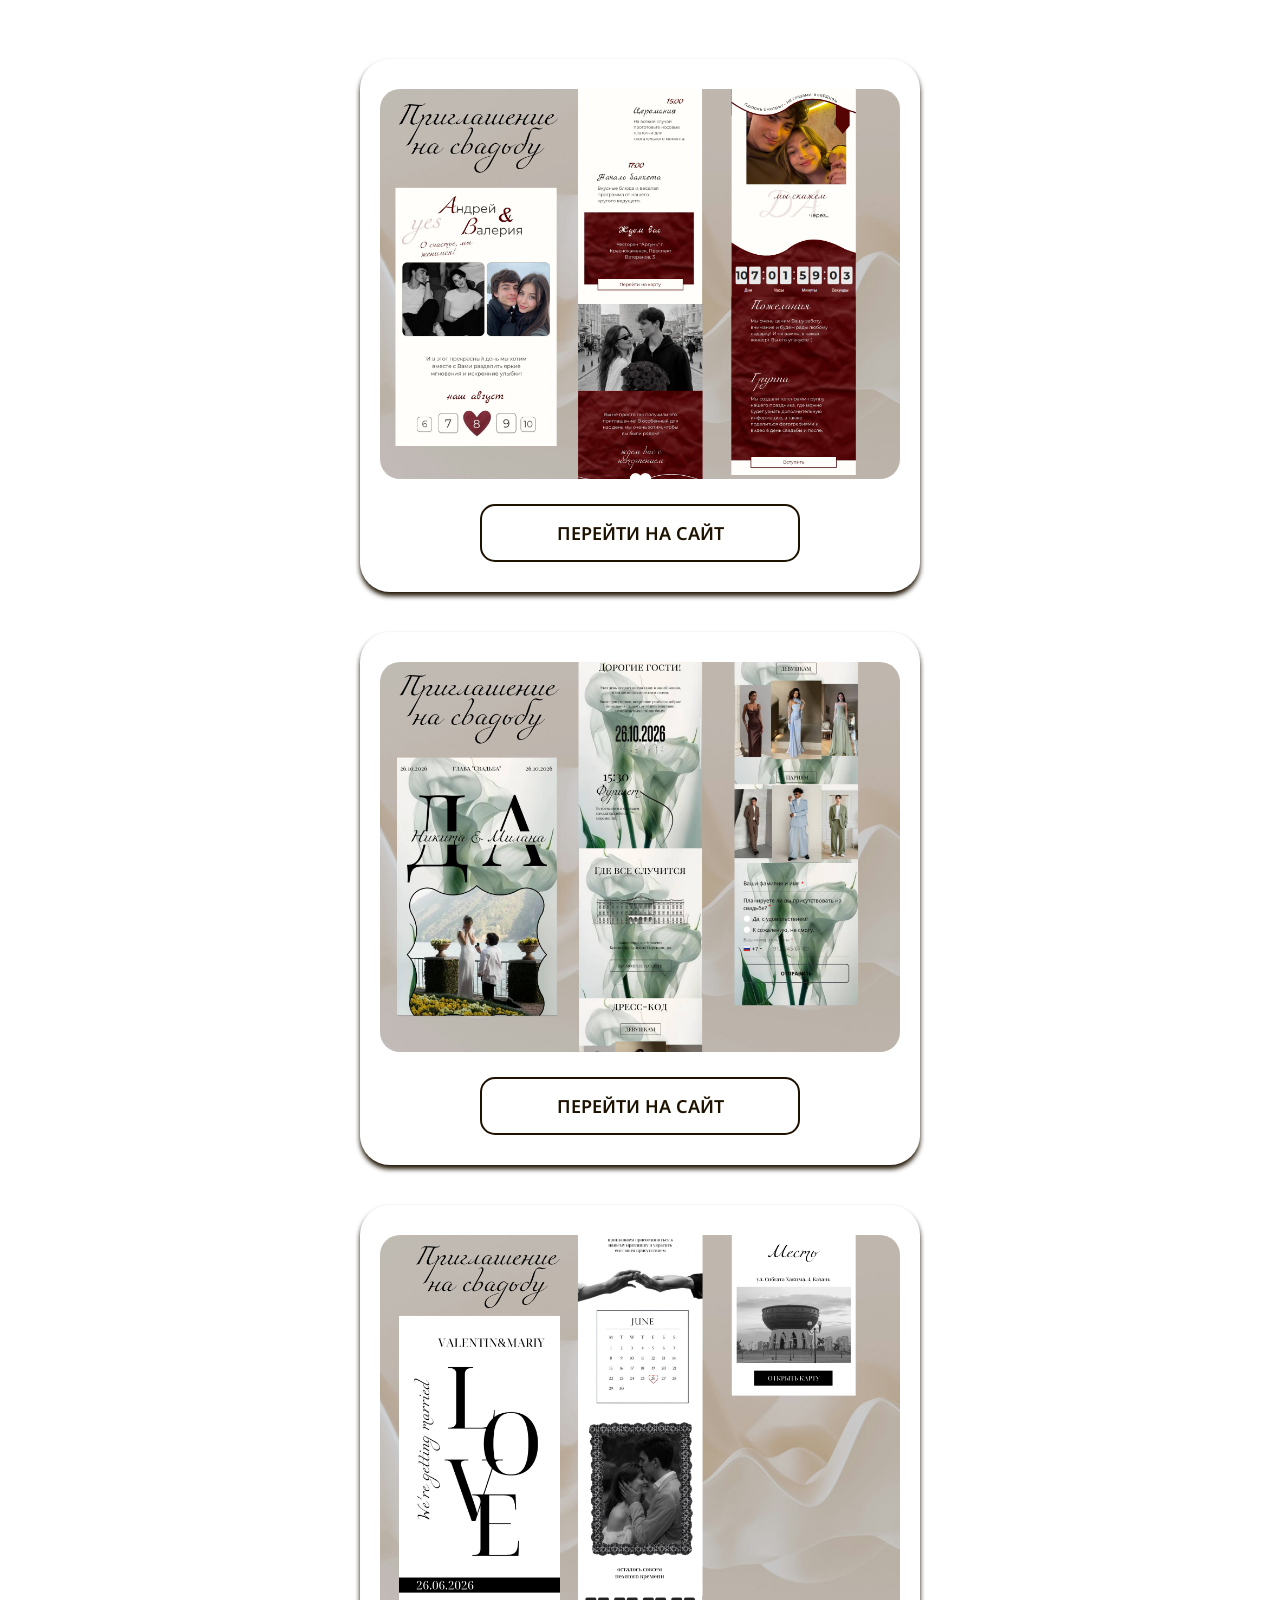
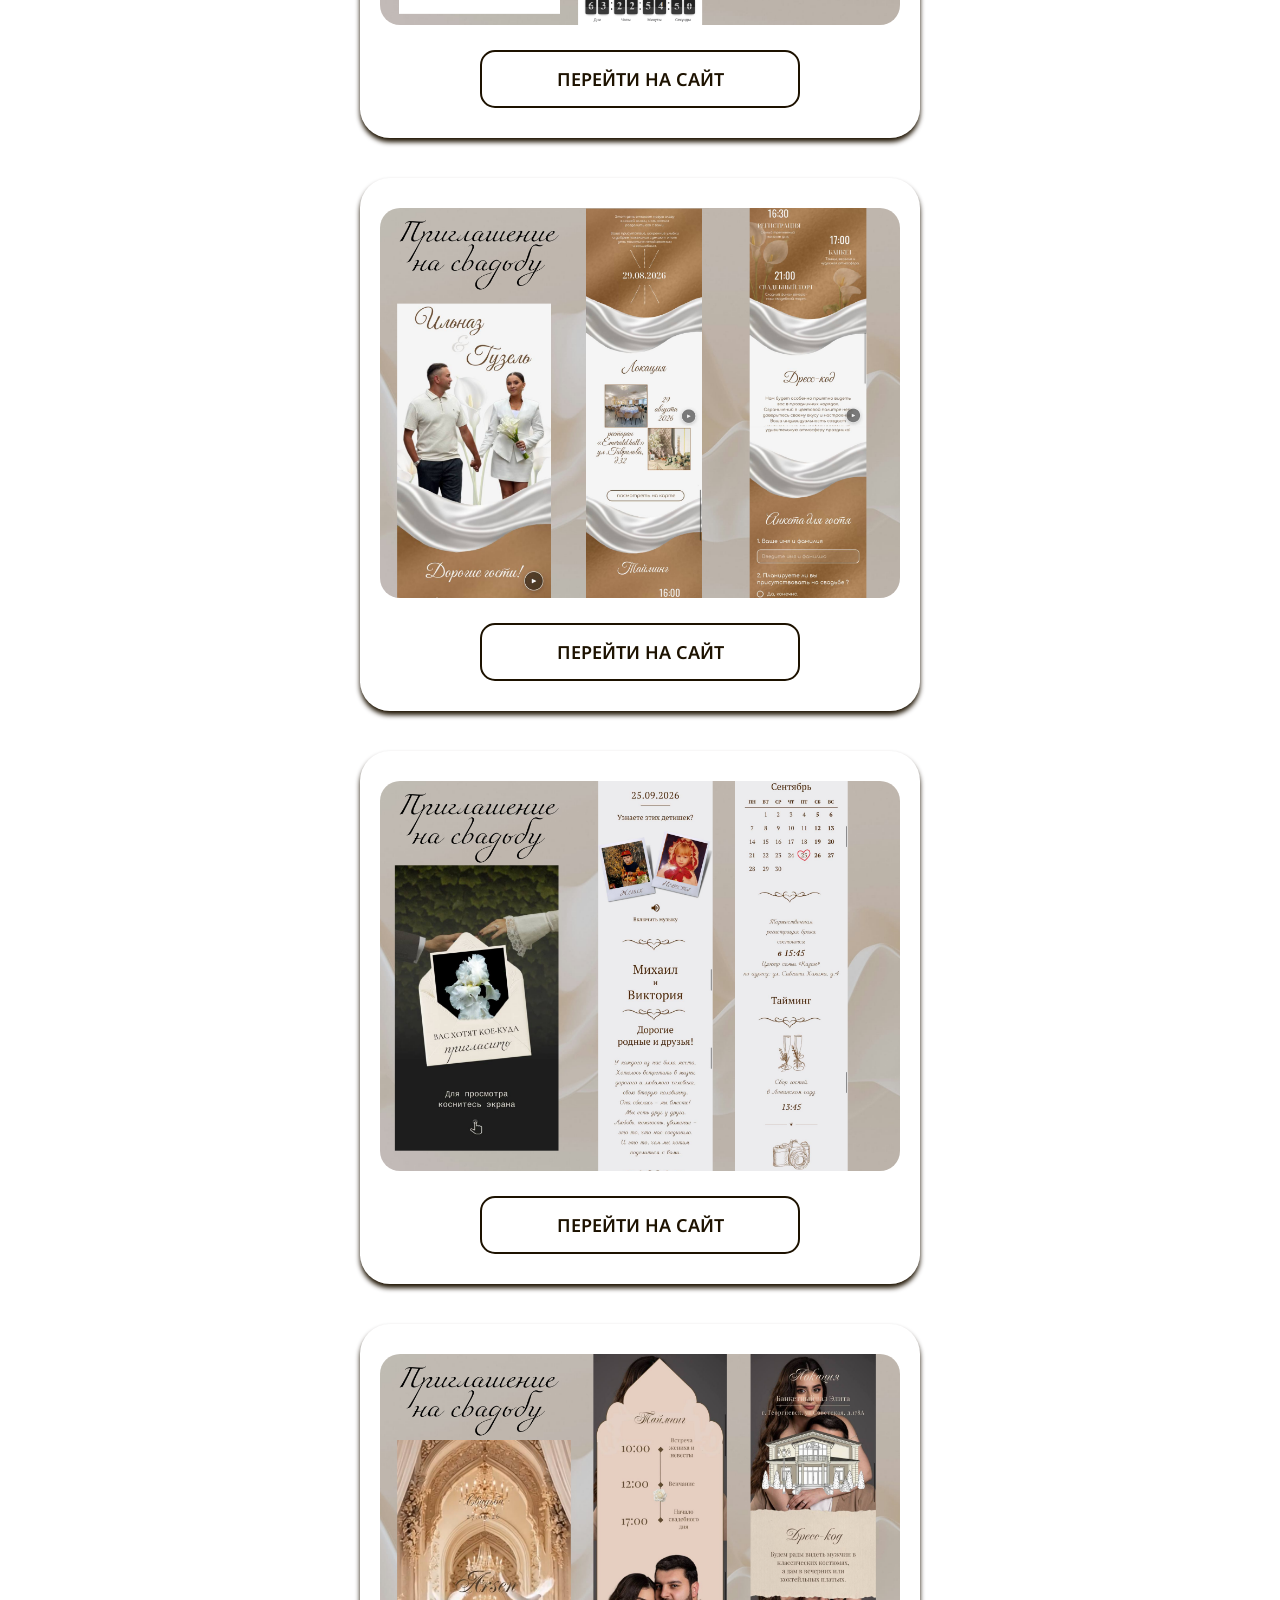
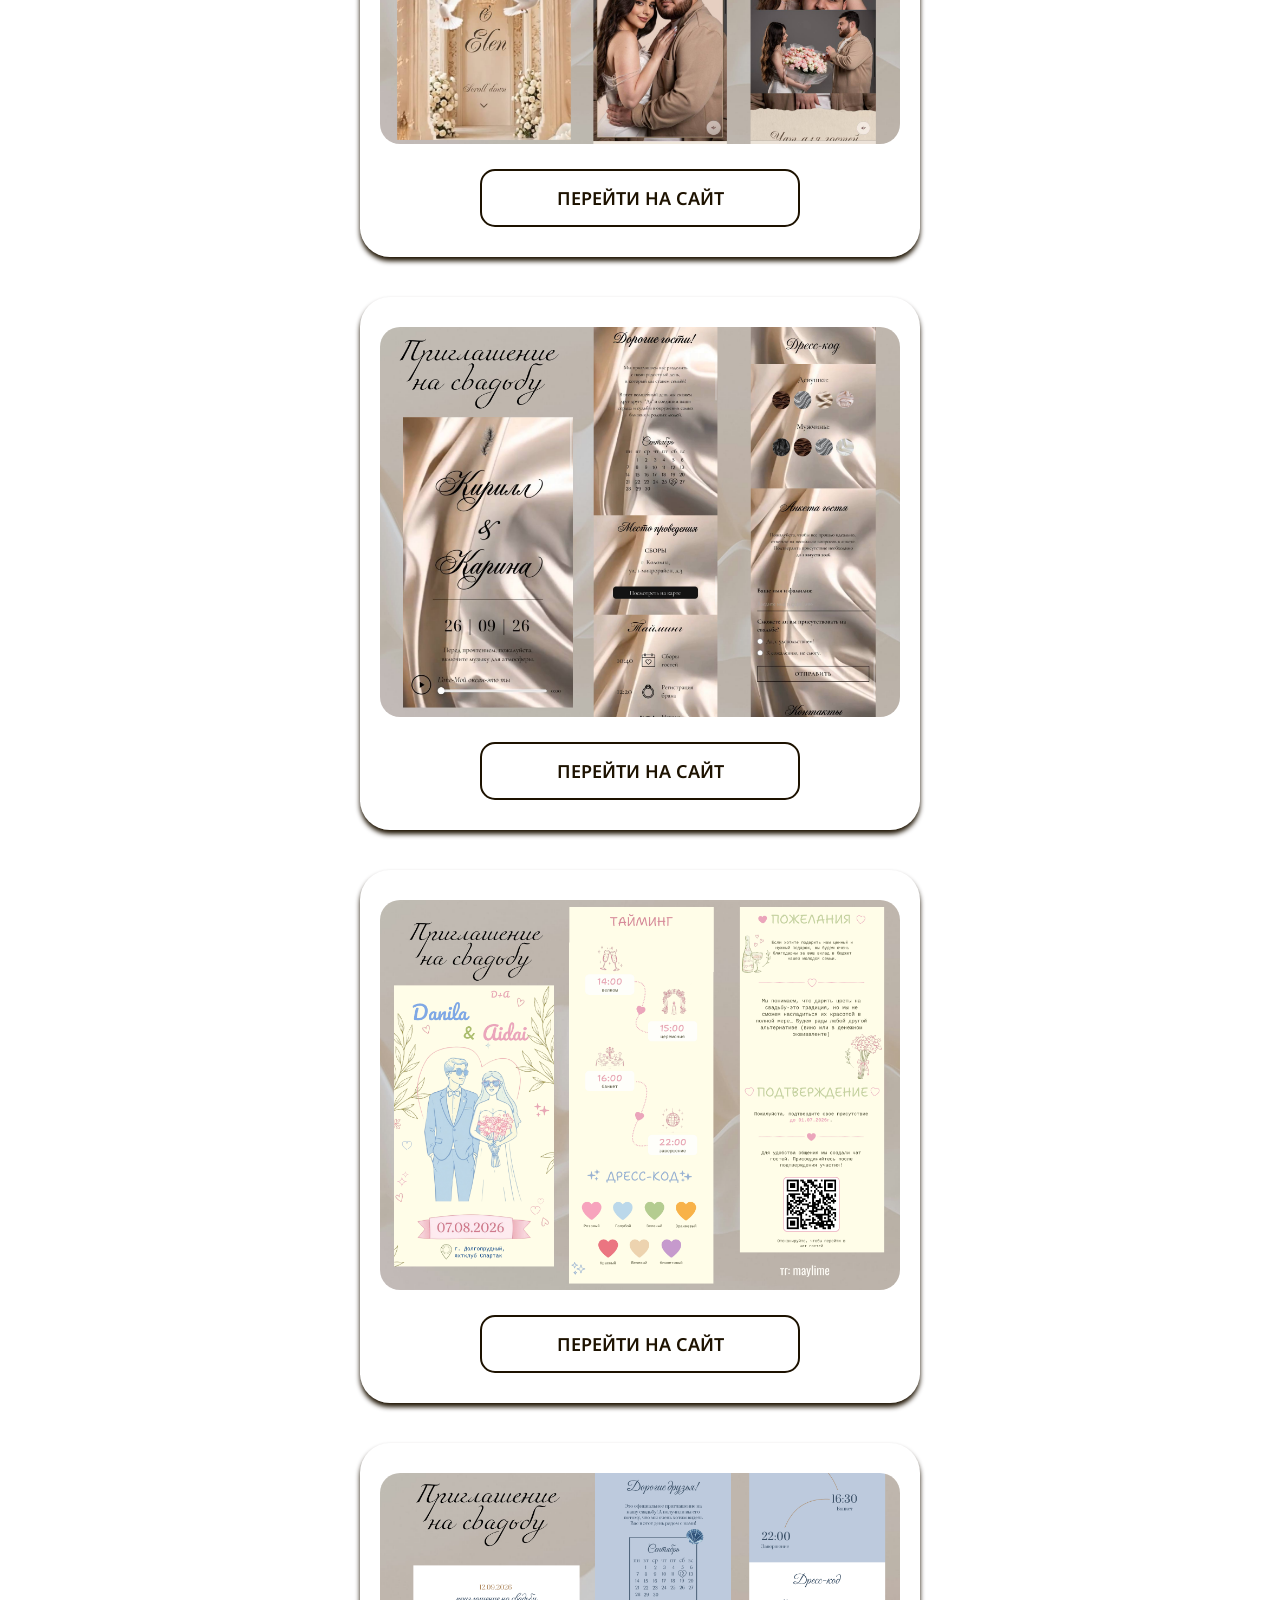
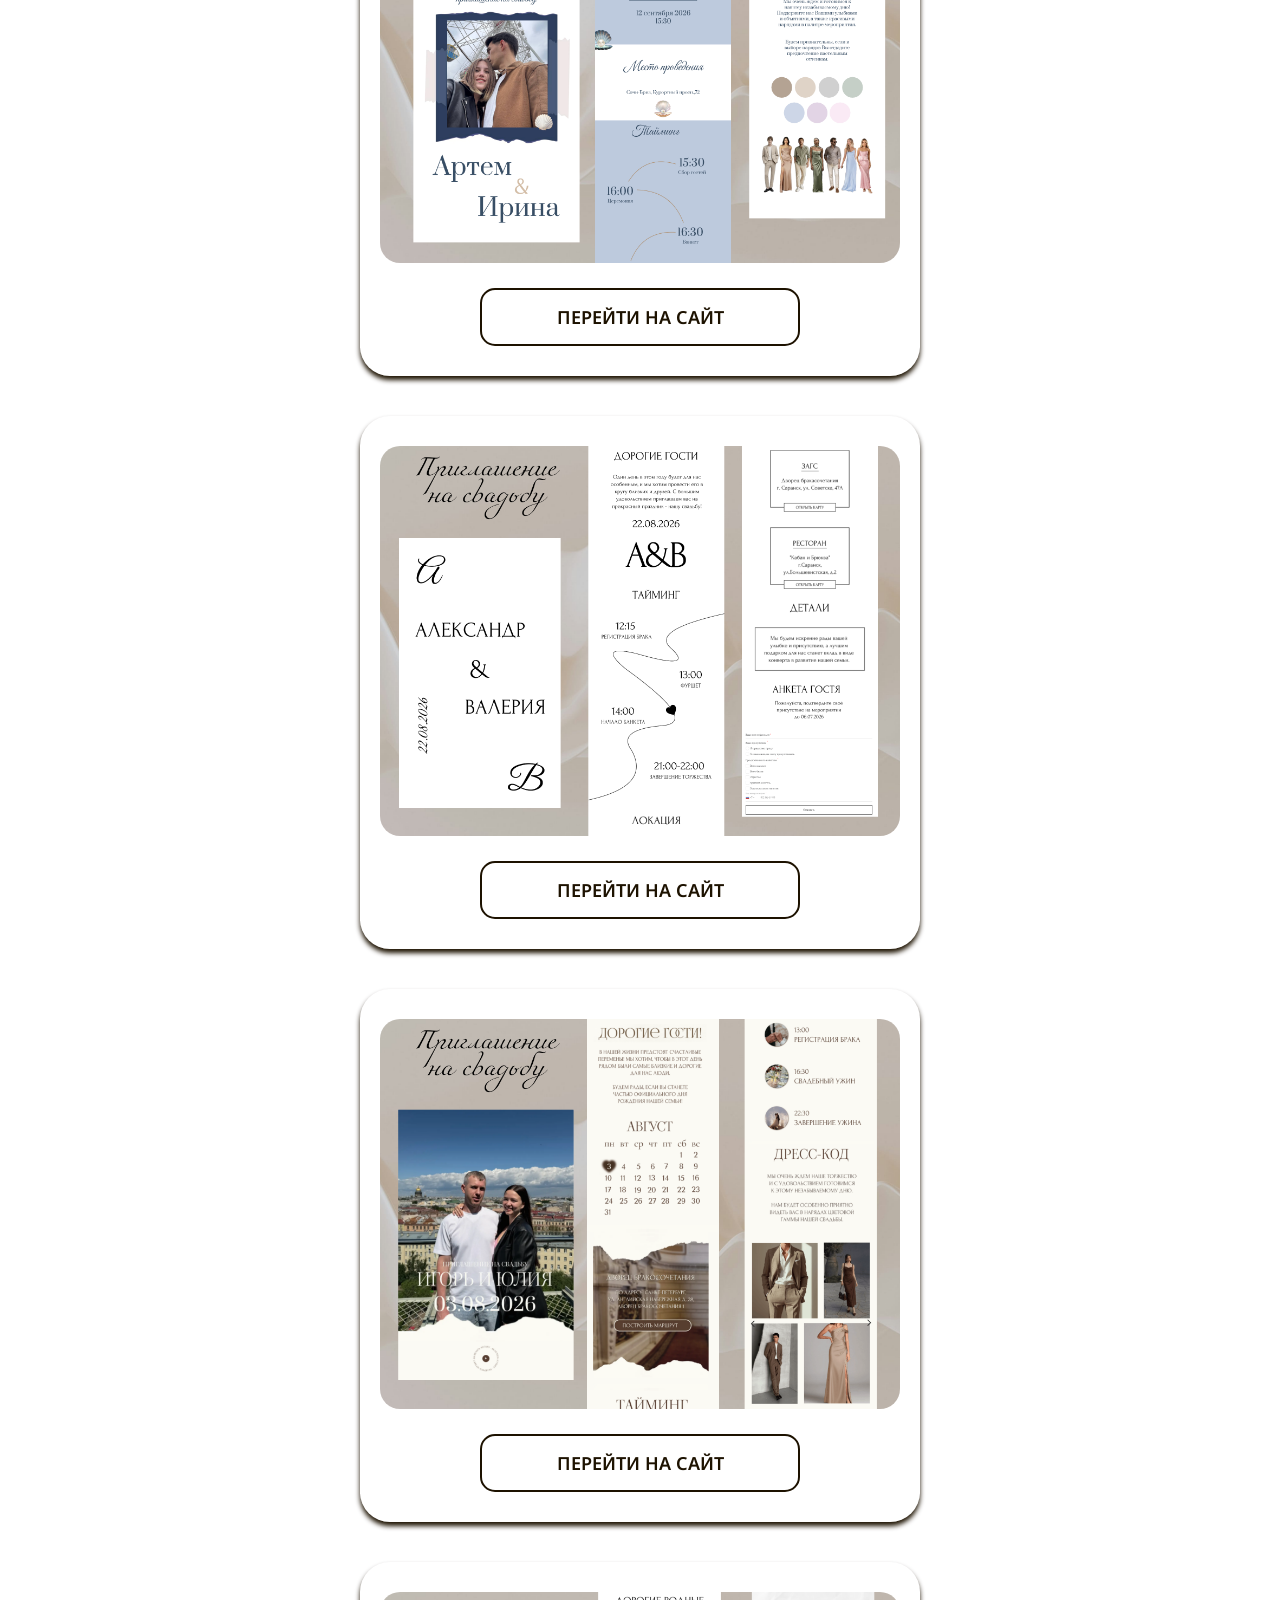
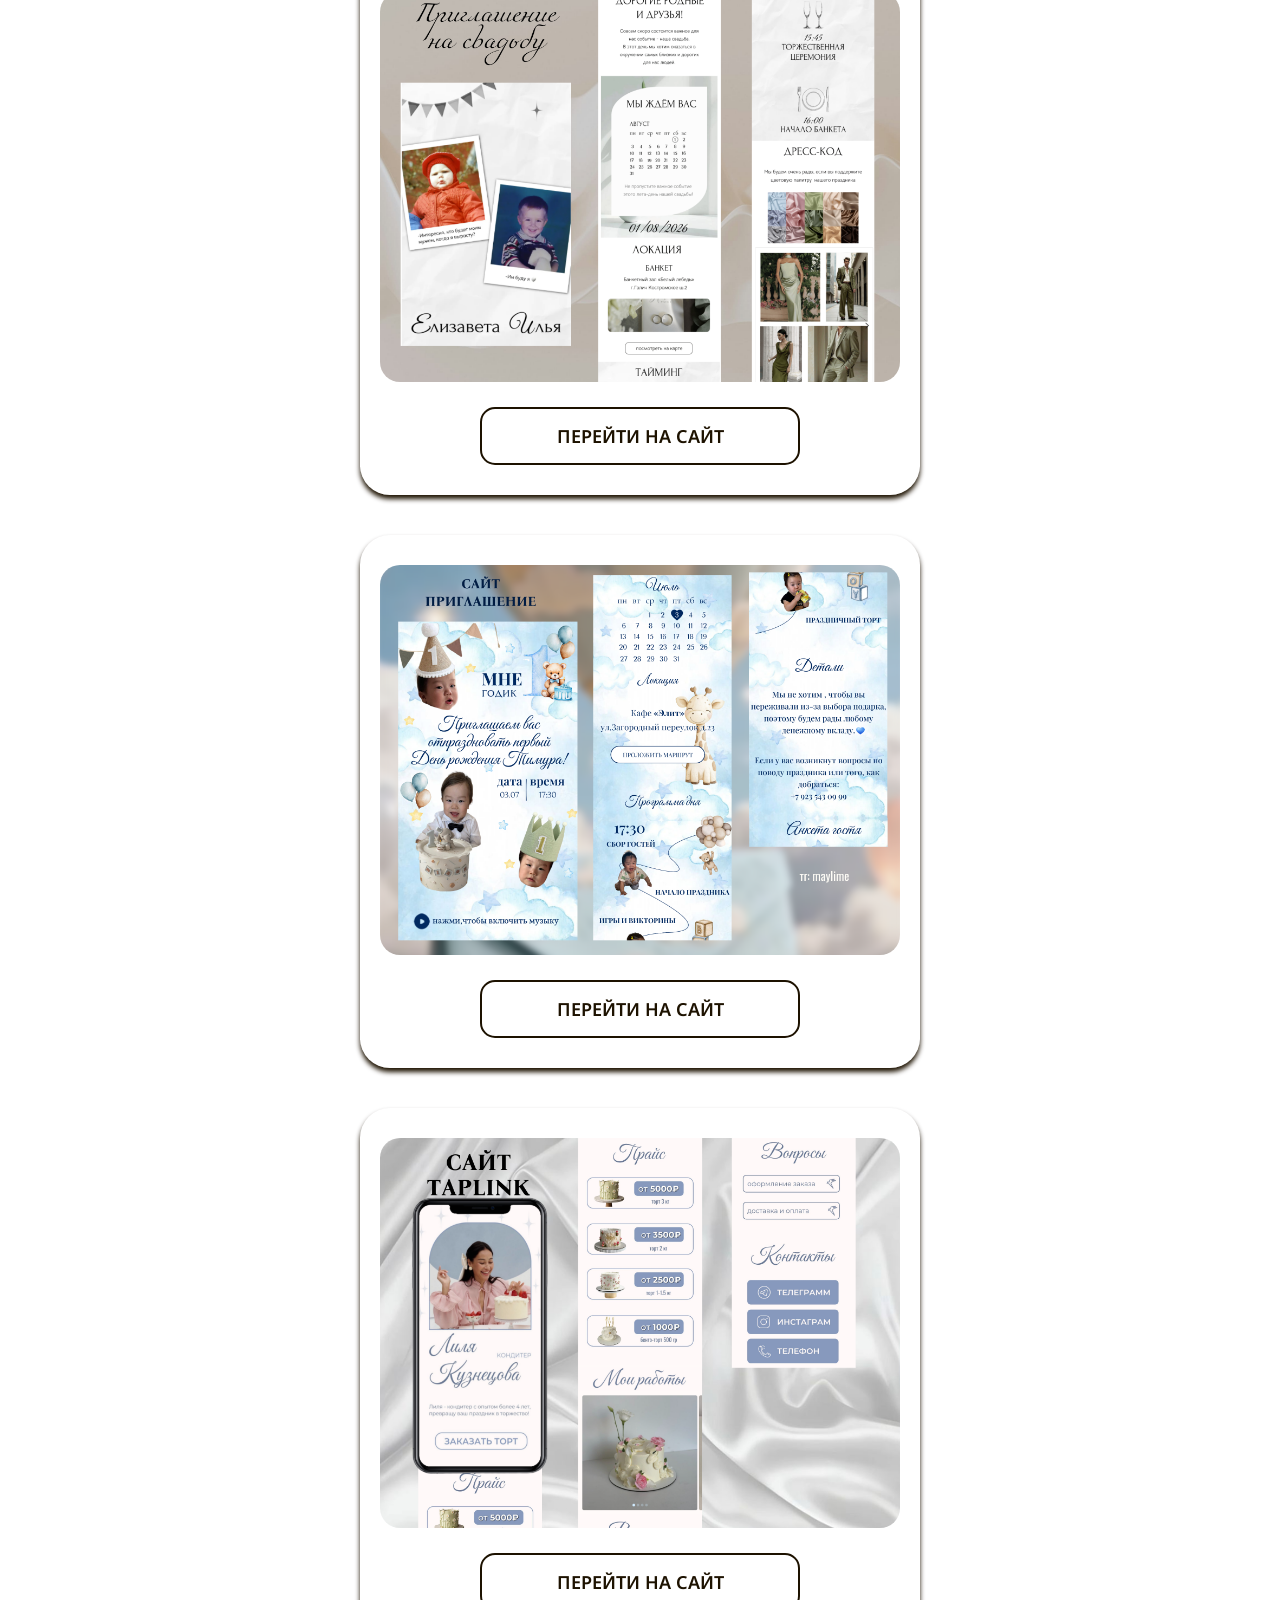
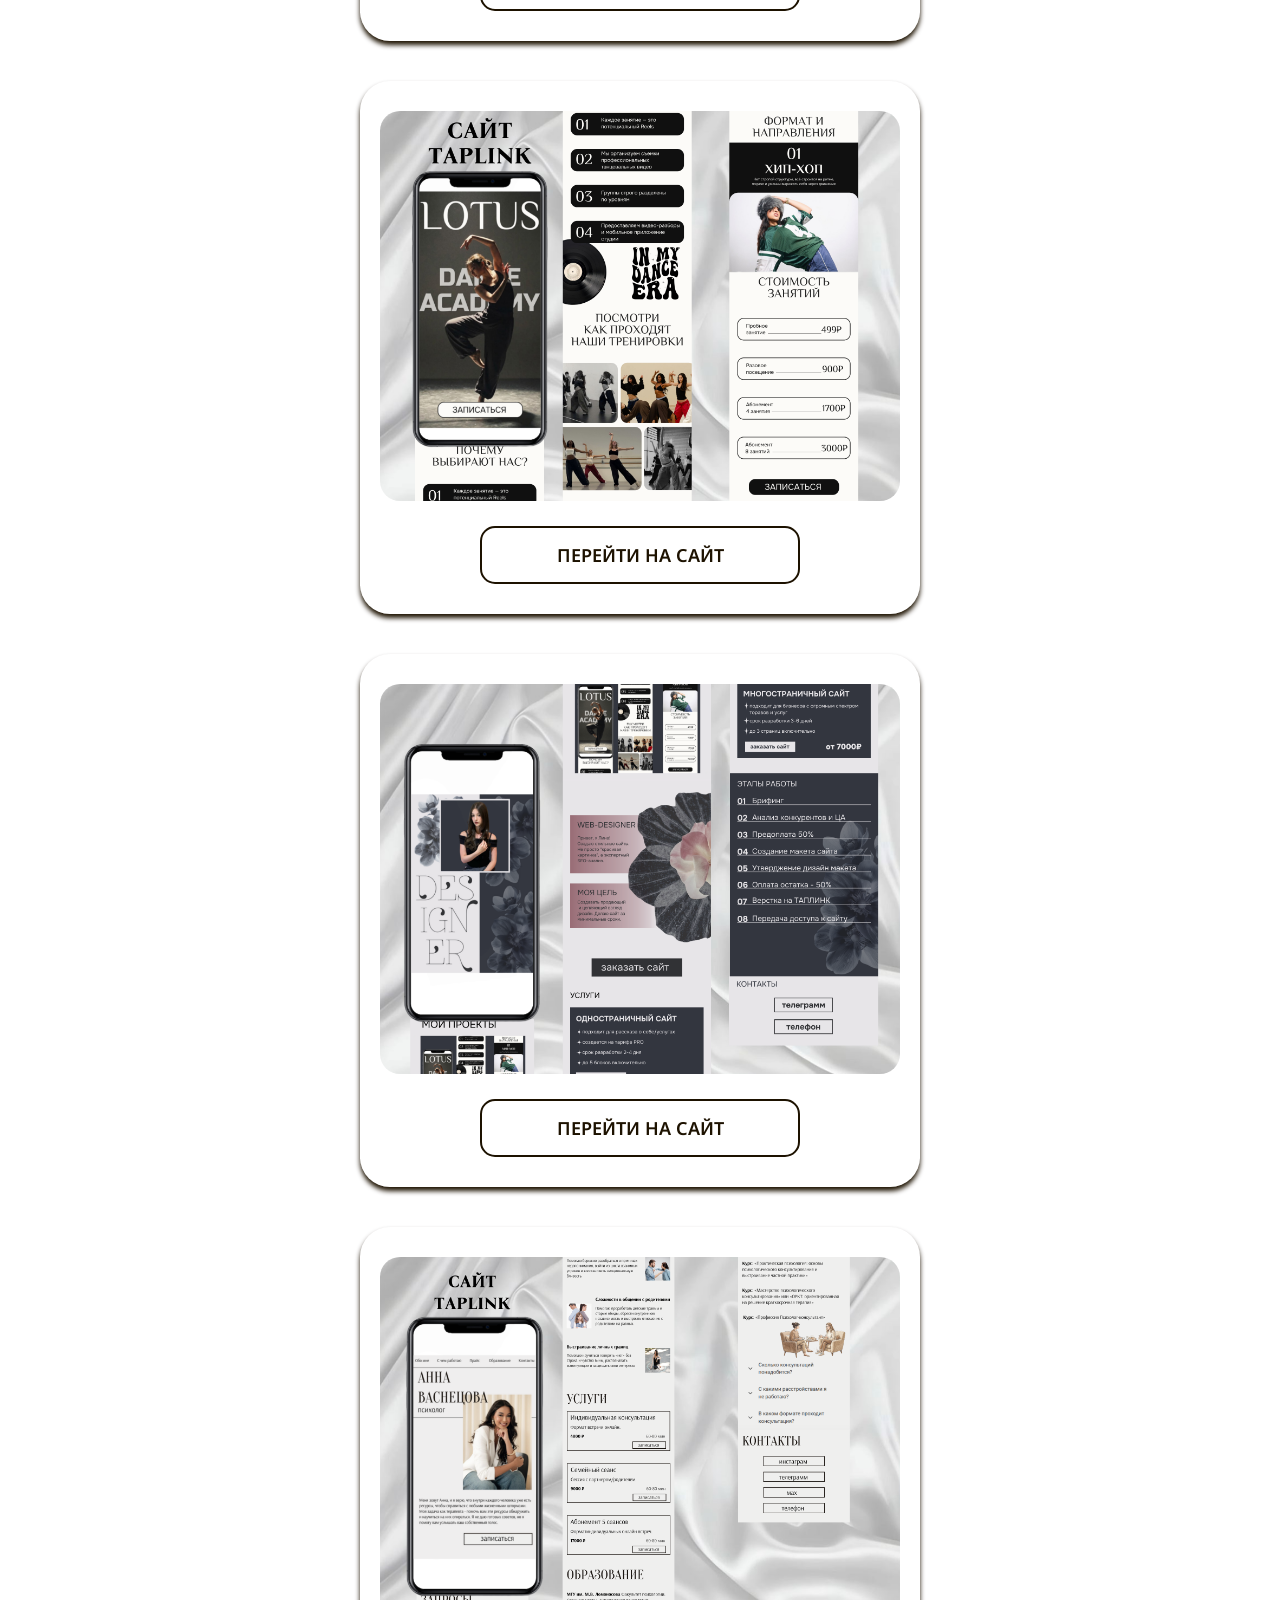
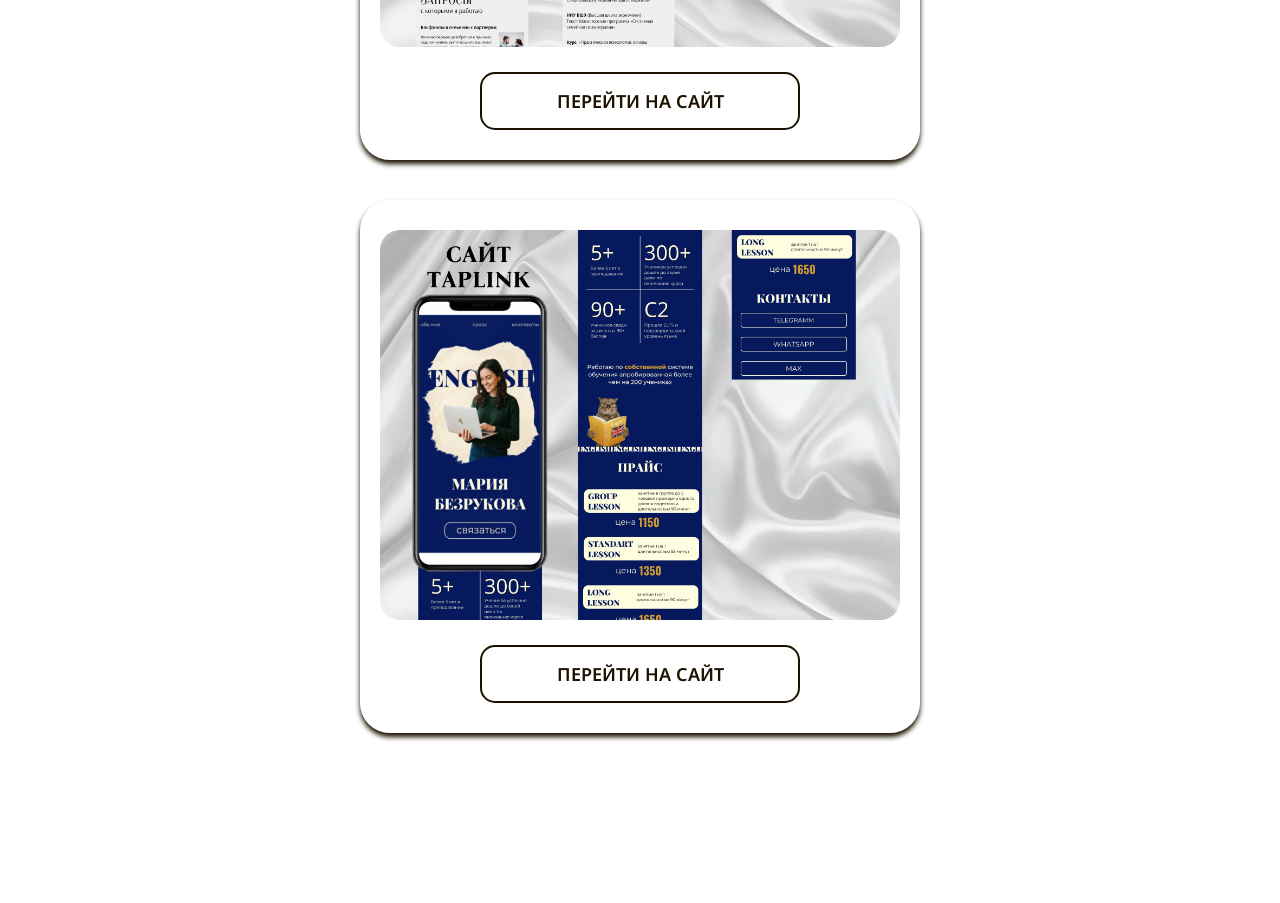
==== commit 4200239e: "Update index.html" ====
--- a/index.html
+++ b/index.html
@@ -28,68 +28,69 @@
         <a href="#birthday-section" class="nav-btn">День рождения</a>
         <a href="#other-section" class="nav-btn">Другое</a>
     </nav>
-
-    <main class="main-content">
-
-        <div id="wedding-section" class="category-wrapper">
-            
-           <section class="card-section">
-    <div class="card-backplate">
-        <img src="wedding-mockup1.png" alt="Свадебный шаблон 1" class="template-img">
-        
-        <a href="https://linamya.github.io/shan/" target="_blank" class="action-btn">ПЕРЕЙТИ НА САЙТ</a>
-    </div>
-</section>
-
-           <section class="card-section">
-    <div class="card-backplate">
-        <img src="wedding-mockup2.png" alt="Свадебный шаблон 1" class="template-img">
-        
-        <a href="https://linamya.github.io/ssfdf/" target="_blank" class="action-btn">ПЕРЕЙТИ НА САЙТ</a>
-    </div>
-    </section>
-    <section class="card-section">
-    <div class="card-backplate">
-        <img src="wedding-mockup3.png" alt="Свадебный шаблон 1" class="template-img">
-
-                   <section class="card-section">
-    <div class="card-backplate">
-        <img src="wedding-mockup29.png" alt="Свадебный шаблон 1" class="template-img">
-        
-        <a href="https://linamya.github.io/swanlake/" target="_blank" class="action-btn">ПЕРЕЙТИ НА САЙТ</a>
-    </div>
-    </section>
-        
-        <a href="https://linamya.github.io/sgui/" target="_blank" class="action-btn">ПЕРЕЙТИ НА САЙТ</a>
-    </div>
-</section>
-   <section class="card-section">
-    <div class="card-backplate">
-        <img src="wedding-mockup4.png" alt="Свадебный шаблон 1" class="template-img">
-        
-        <a href="https://taplink.cc/arthurandjulia" target="_blank" class="action-btn">ПЕРЕЙТИ НА САЙТ</a>
-    </div>
-</section>
-
-           <section class="card-section">
-    <div class="card-backplate">
-        <img src="wedding-mockup5.png" alt="Свадебный шаблон 1" class="template-img">
-        
-        <a href="https://linamya.github.io/dgfdfgdf/" target="_blank" class="action-btn">ПЕРЕЙТИ НА САЙТ</a>
-    </div>
-    </section>
-    <section class="card-section">
-    <div class="card-backplate">
-        <img src="wedding-mockup6.png" alt="Свадебный шаблон 1" class="template-img">
-        
-        <a href="https://linamya.github.io/kirillandsvetlana/" target="_blank" class="action-btn">ПЕРЕЙТИ НА САЙТ</a>
-    </div>
-</section>
-   <section class="card-section">
-    <div class="card-backplate">
-        <img src="wedding-mockup7.png" alt="Свадебный шаблон 1" class="template-img">
-        
-        <a href="https://linamya.github.io/y2k/" target="_blank" class="action-btn">ПЕРЕЙТИ НА САЙТ</a>
+    
+   <main class="main-content">
+    <div id="wedding-section" class="category-wrapper">
+
+        <section class="card-section">
+            <div class="card-backplate">
+                <img src="wedding-mockup1.png" alt="Свадебный шаблон 1" class="template-img">
+                <a href="https://linamya.github.io/shan/" target="_blank" class="action-btn">ПЕРЕЙТИ НА САЙТ</a>
+            </div>
+        </section>
+
+        <section class="card-section">
+            <div class="card-backplate">
+                <img src="wedding-mockup2.png" alt="Свадебный шаблон 2" class="template-img">
+                <a href="https://linamya.github.io/ssfdf/" target="_blank" class="action-btn">ПЕРЕЙТИ НА САЙТ</a>
+            </div>
+        </section>
+
+        <!-- Исправленный блок 3 -->
+        <section class="card-section">
+            <div class="card-backplate">
+                <img src="wedding-mockup3.png" alt="Свадебный шаблон 3" class="template-img">
+                <a href="https://linamya.github.io/sgui/" target="_blank" class="action-btn">ПЕРЕЙТИ НА САЙТ</a>
+            </div>
+        </section>
+
+        <!-- Вынесенный из вложенности блок 29 -->
+        <section class="card-section">
+            <div class="card-backplate">
+                <img src="wedding-mockup29.png" alt="Свадебный шаблон 29" class="template-img">
+                <a href="https://linamya.github.io/swanlake/" target="_blank" class="action-btn">ПЕРЕЙТИ НА САЙТ</a>
+            </div>
+        </section>
+
+        <section class="card-section">
+            <div class="card-backplate">
+                <img src="wedding-mockup4.png" alt="Свадебный шаблон 4" class="template-img">
+                <a href="https://taplink.cc/arthurandjulia" target="_blank" class="action-btn">ПЕРЕЙТИ НА САЙТ</a>
+            </div>
+        </section>
+
+        <section class="card-section">
+            <div class="card-backplate">
+                <img src="wedding-mockup5.png" alt="Свадебный шаблон 5" class="template-img">
+                <a href="https://linamya.github.io/dgfdfgdf/" target="_blank" class="action-btn">ПЕРЕЙТИ НА САЙТ</a>
+            </div>
+        </section>
+
+        <section class="card-section">
+            <div class="card-backplate">
+                <img src="wedding-mockup6.png" alt="Свадебный шаблон 6" class="template-img">
+                <a href="https://linamya.github.io/kirillandsvetlana/" target="_blank" class="action-btn">ПЕРЕЙТИ НА САЙТ</a>
+            </div>
+        </section>
+
+        <!-- Исправлено закрытие последней карточки -->
+        <section class="card-section">
+            <div class="card-backplate">
+                <img src="wedding-mockup7.png" alt="Свадебный шаблон 7" class="template-img">
+                <a href="https://linamya.github.io/y2k/" target="_blank" class="action-btn">ПЕРЕЙТИ НА САЙТ</a>
+            </div>
+        </section>
+
     </div>
 </section>
 
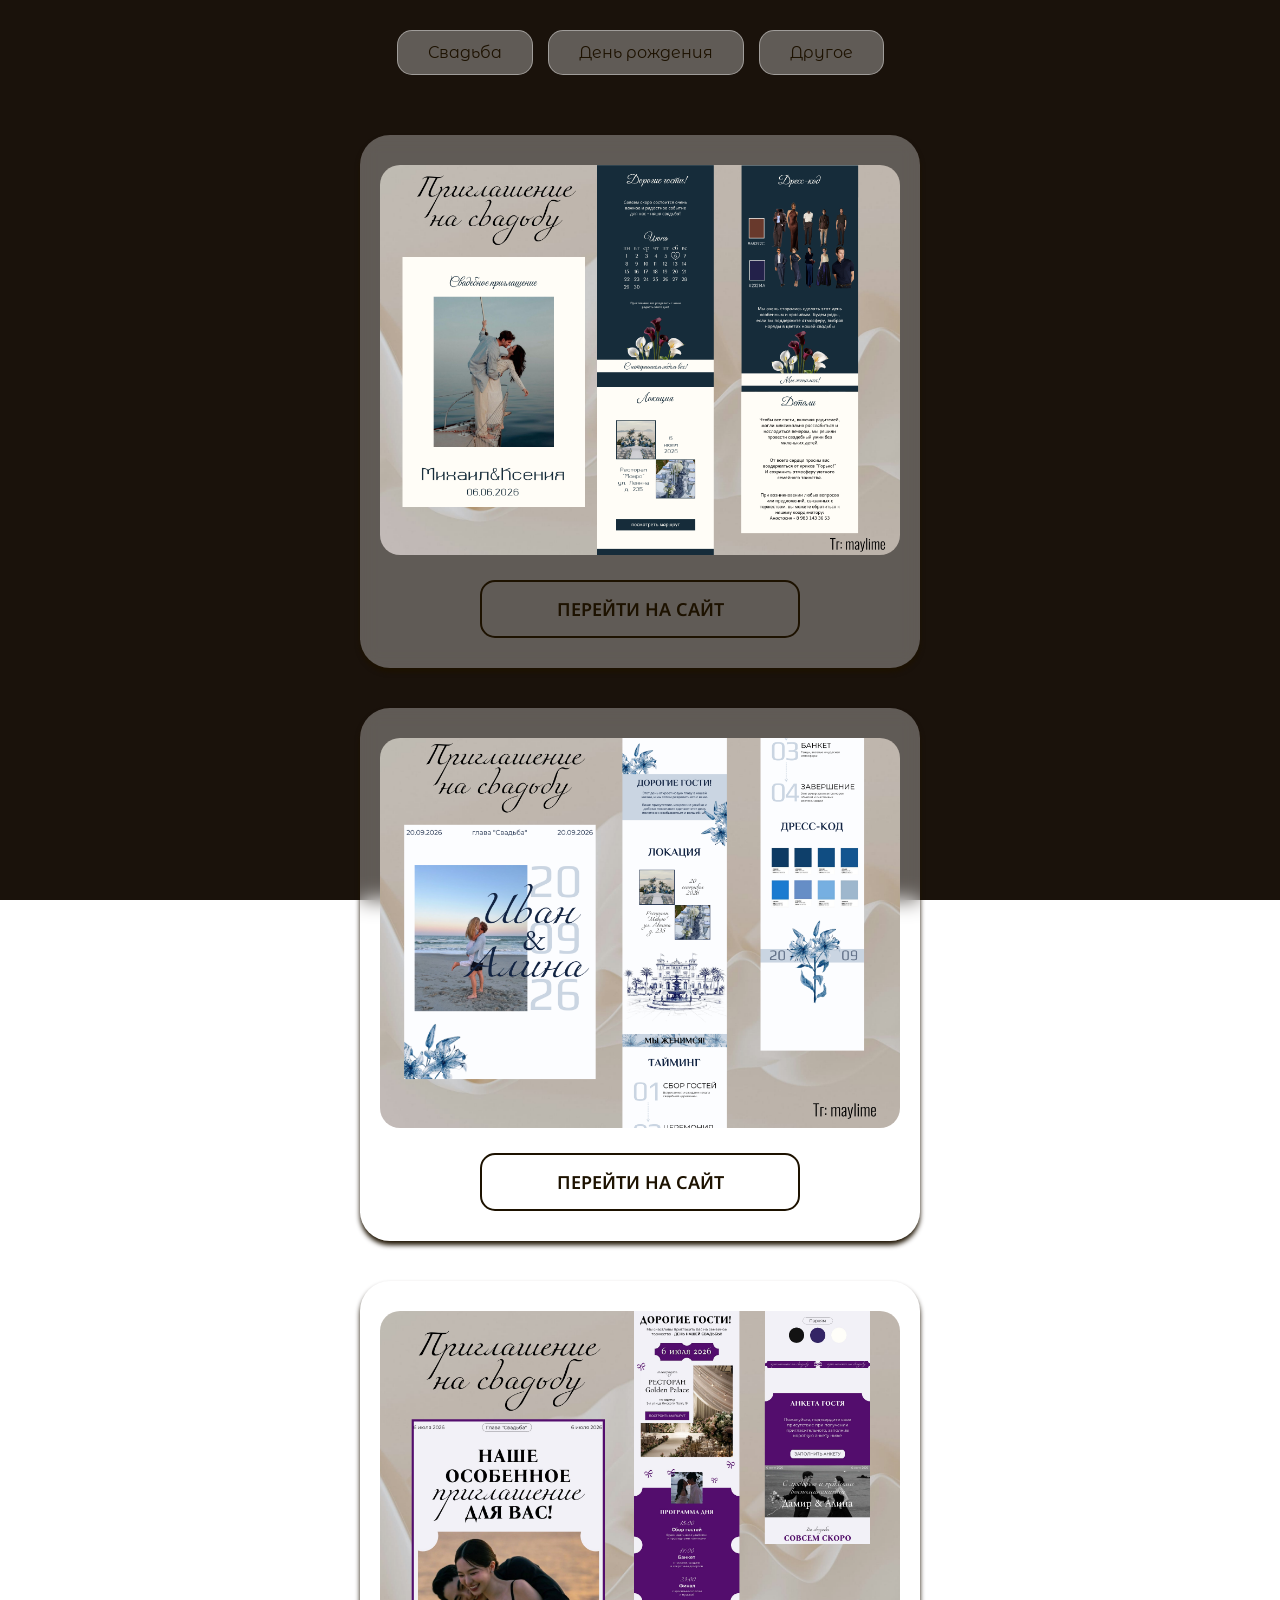
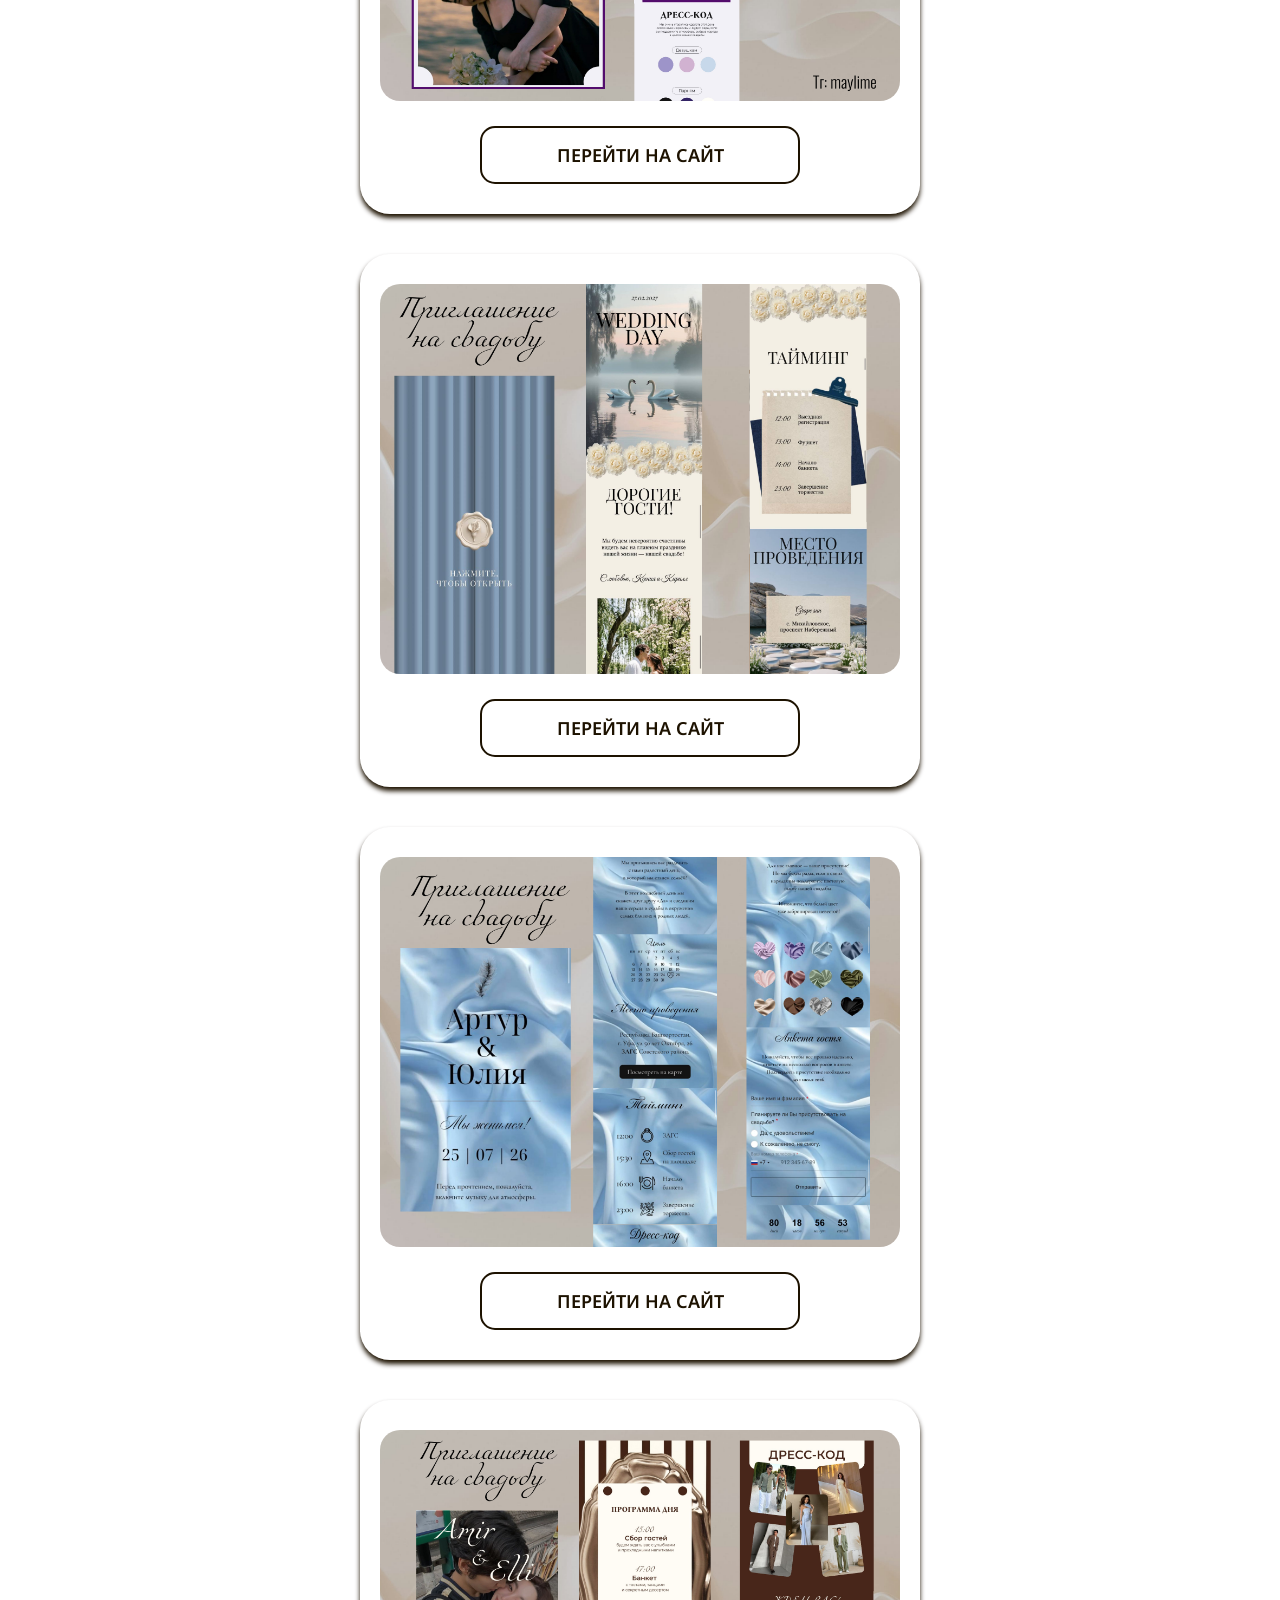
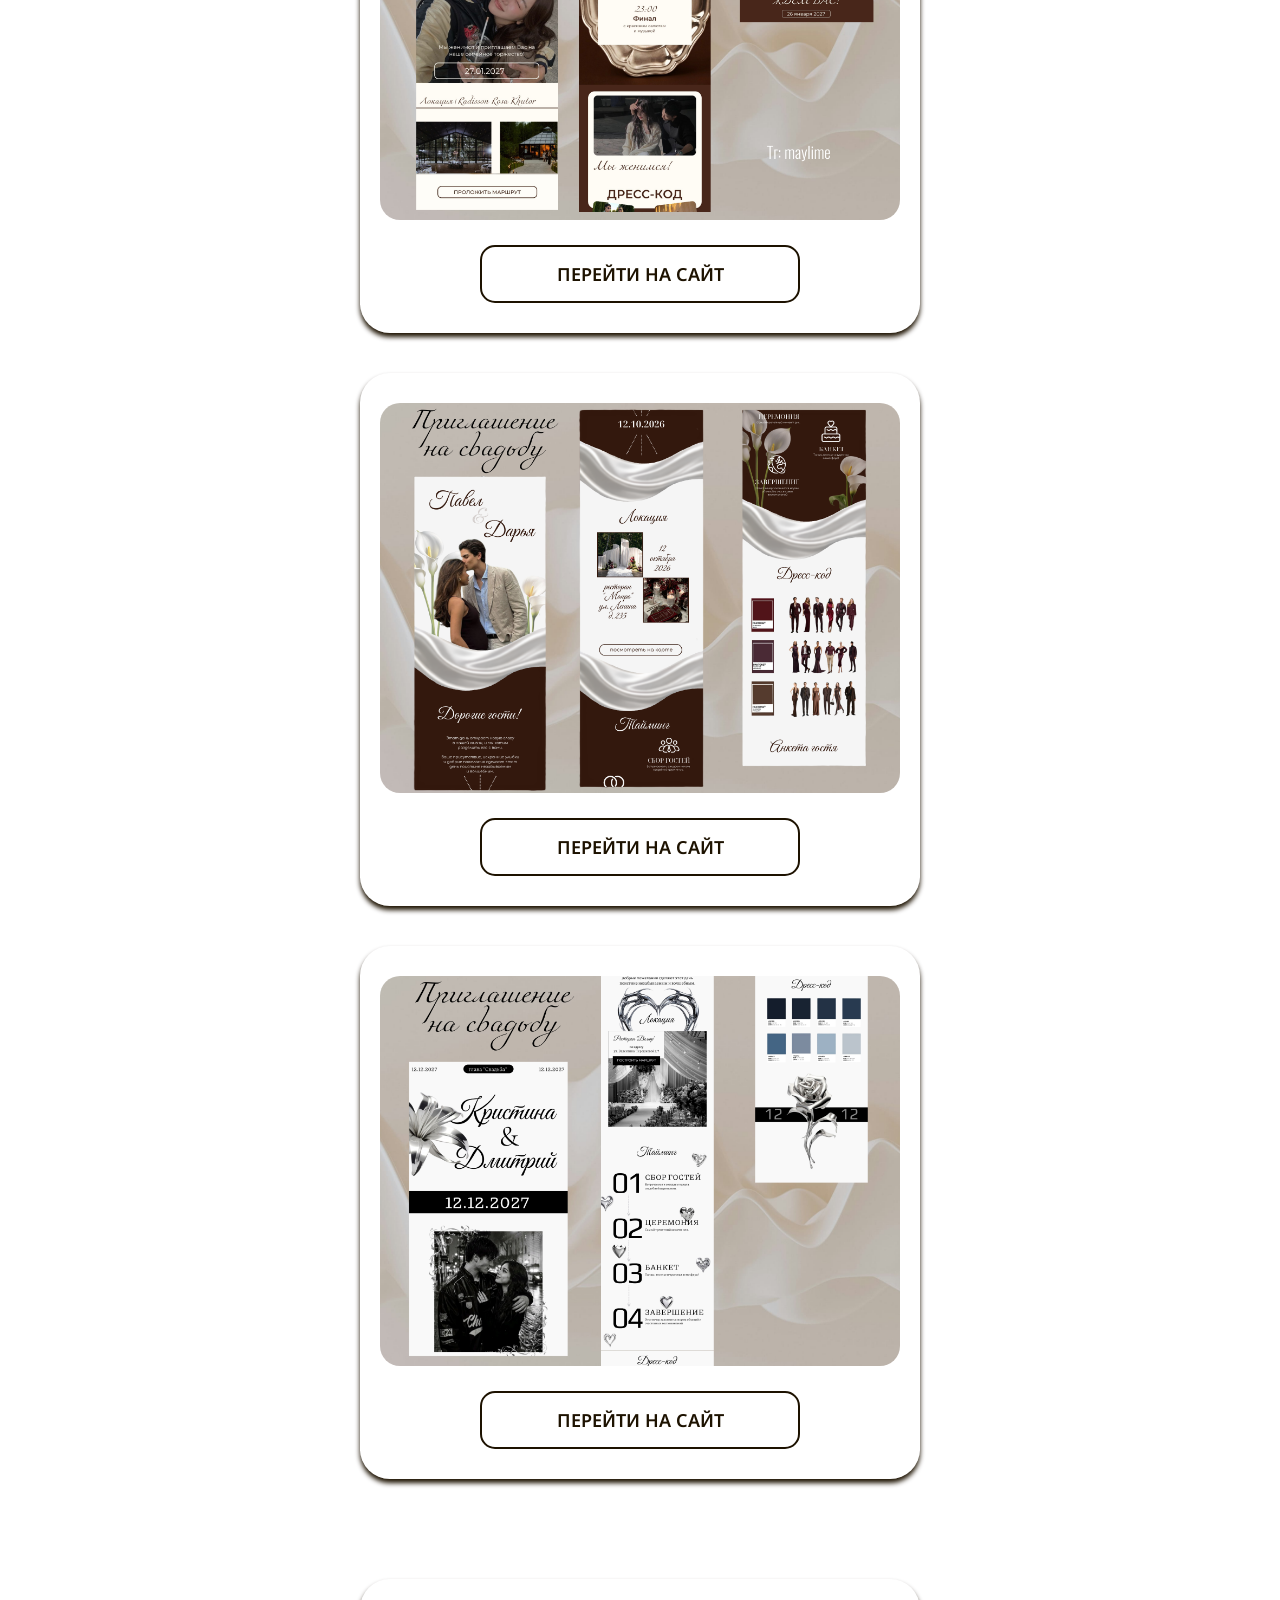
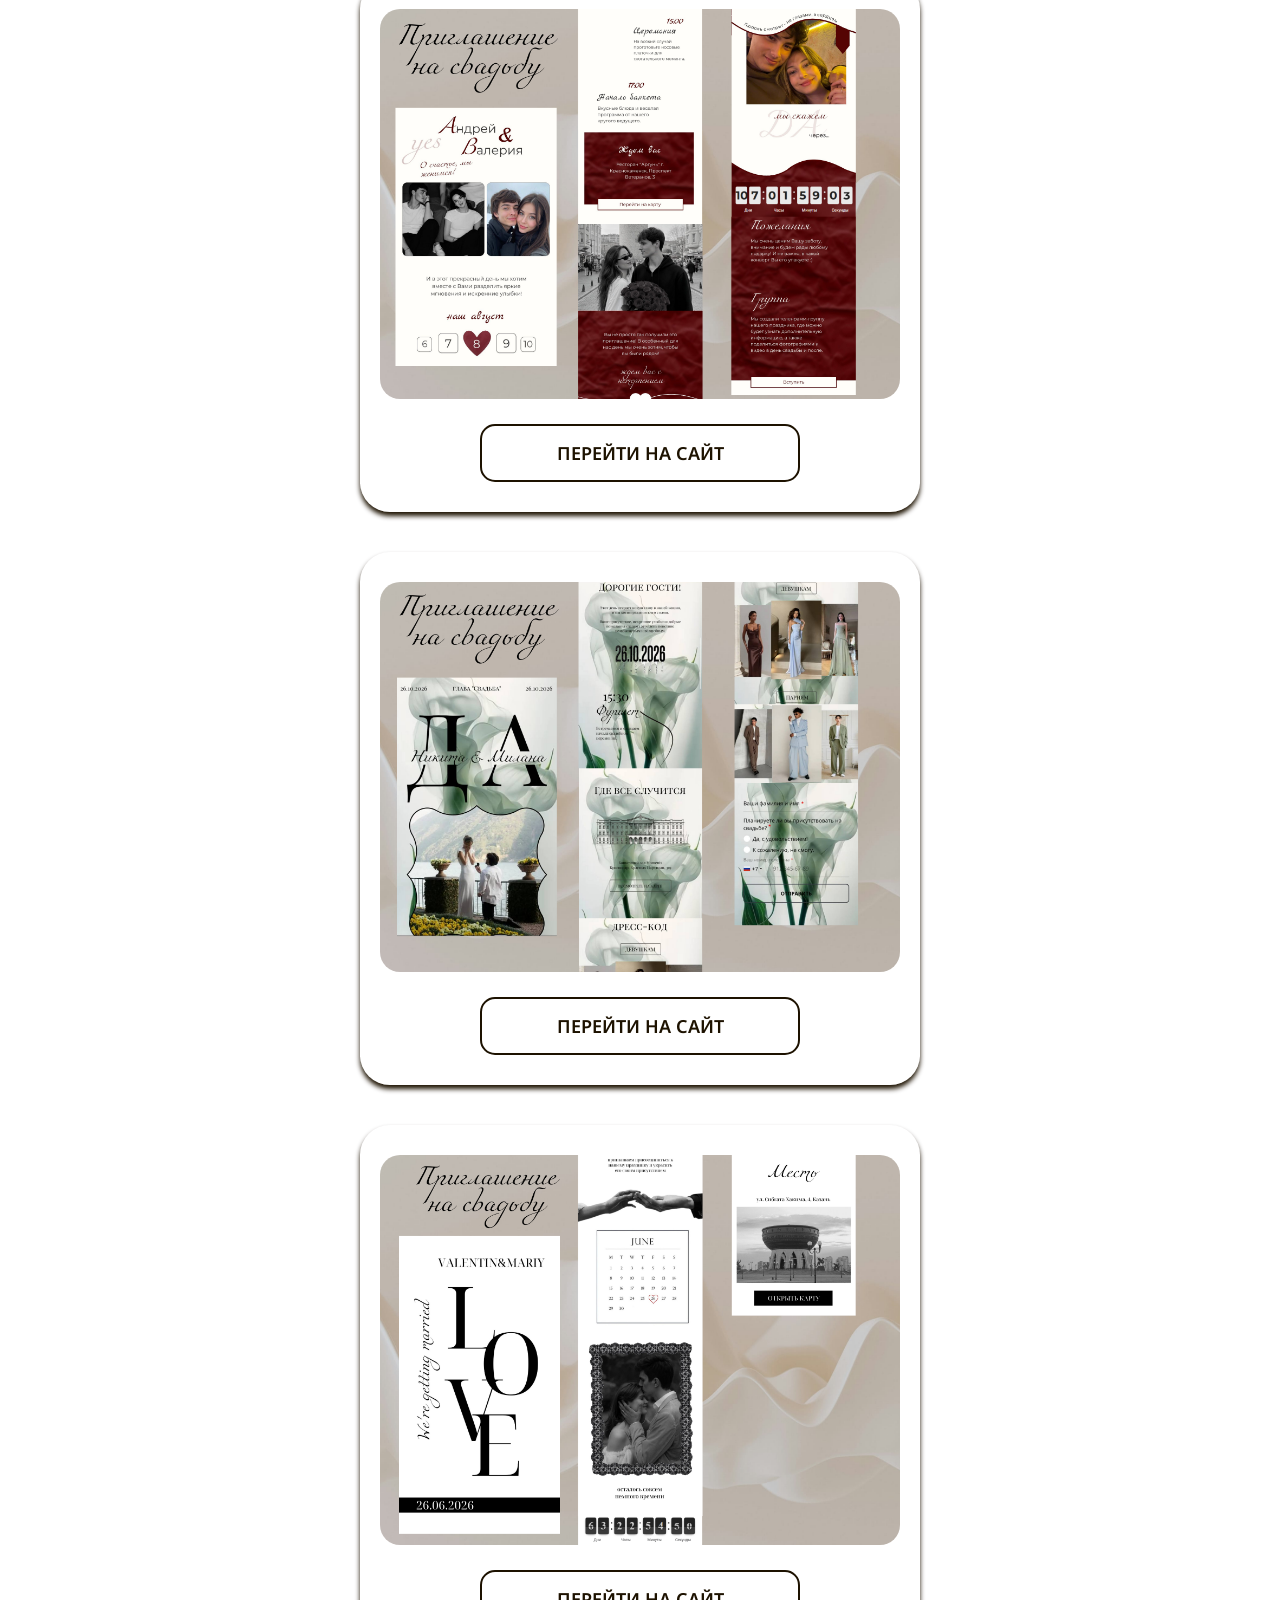
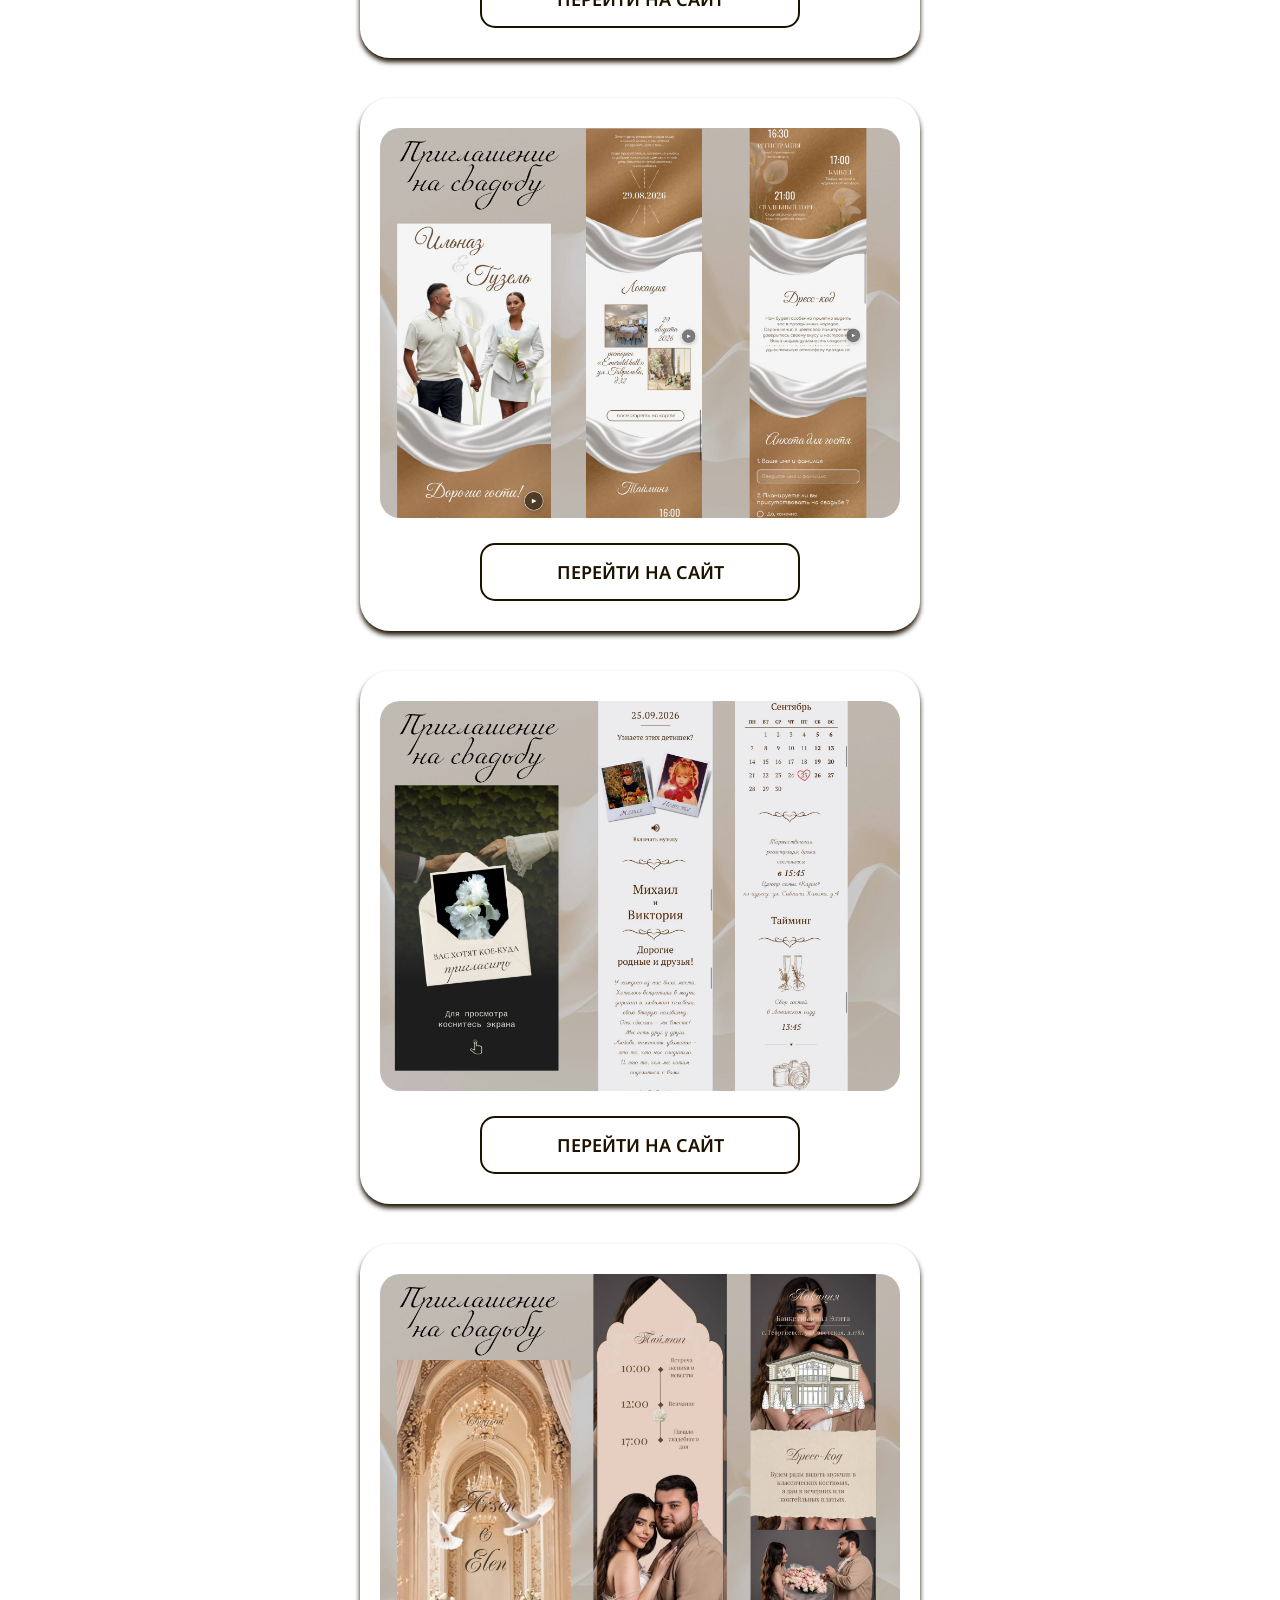
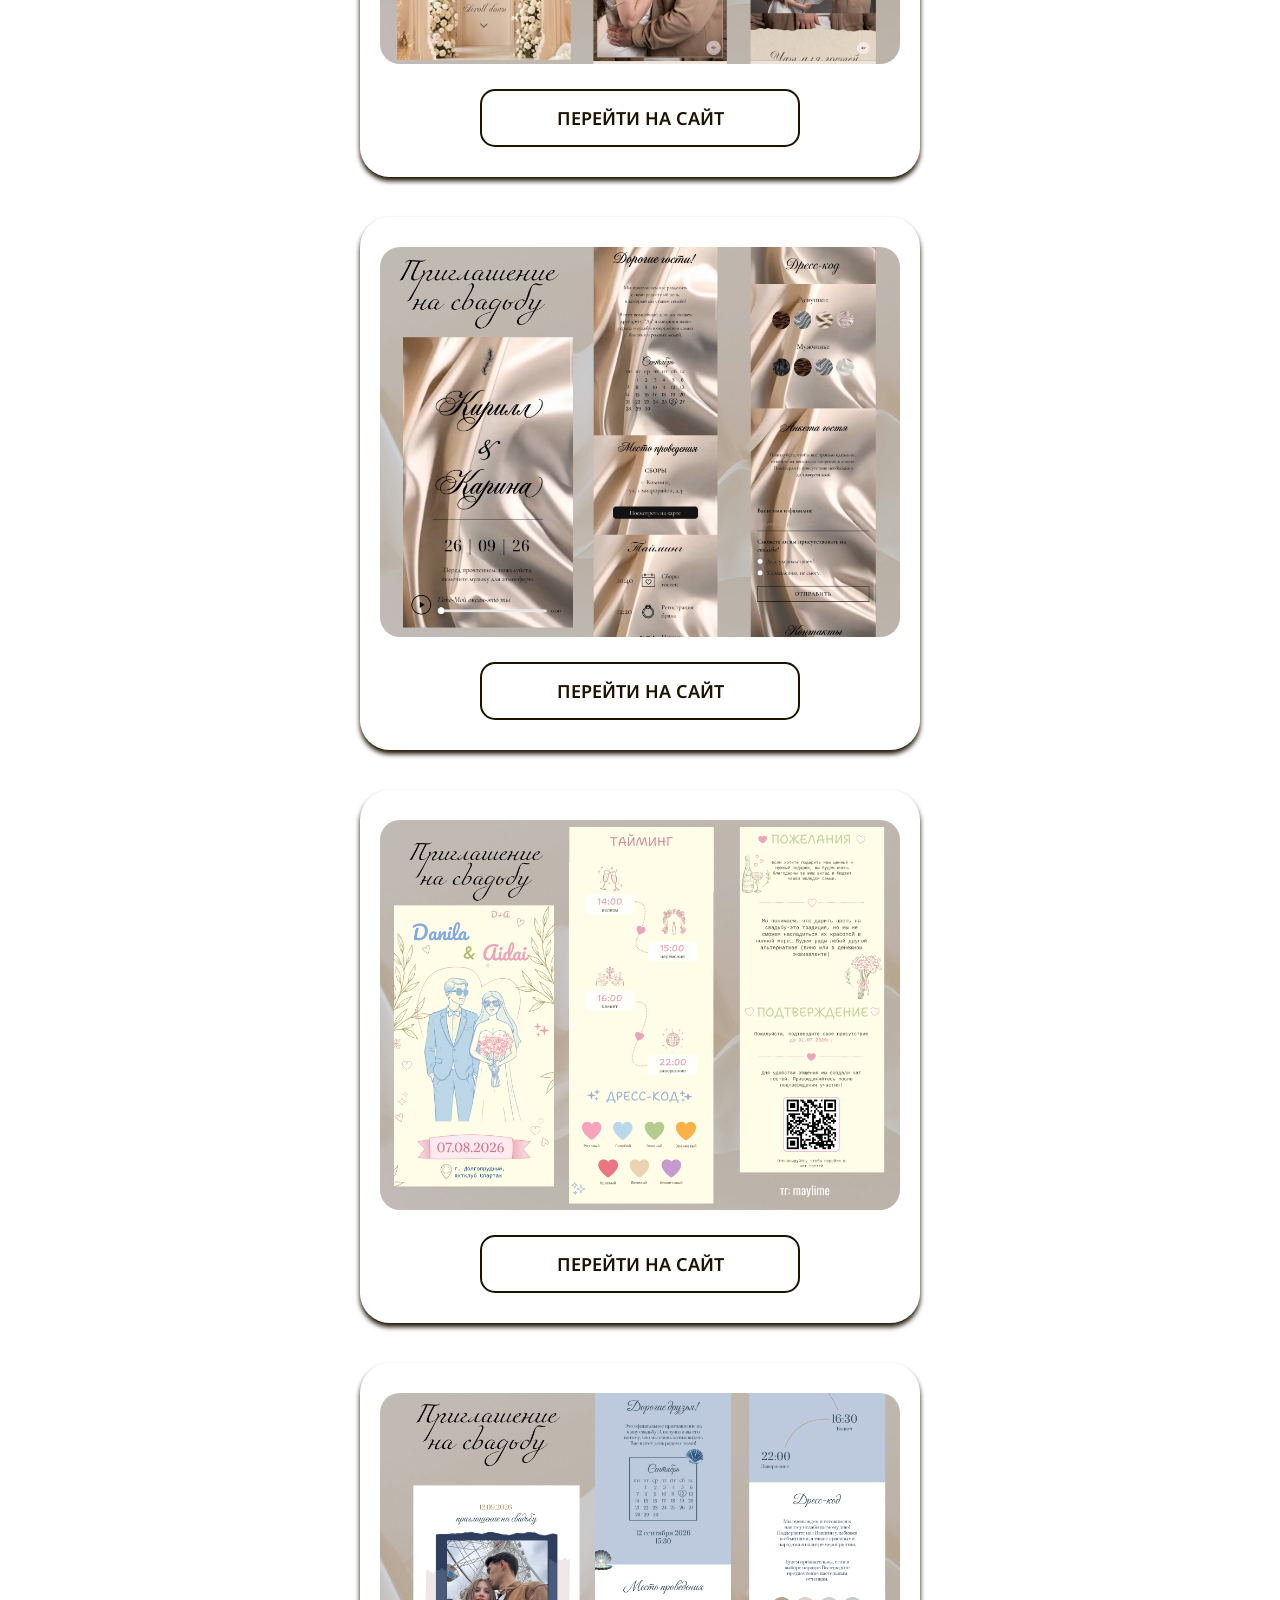
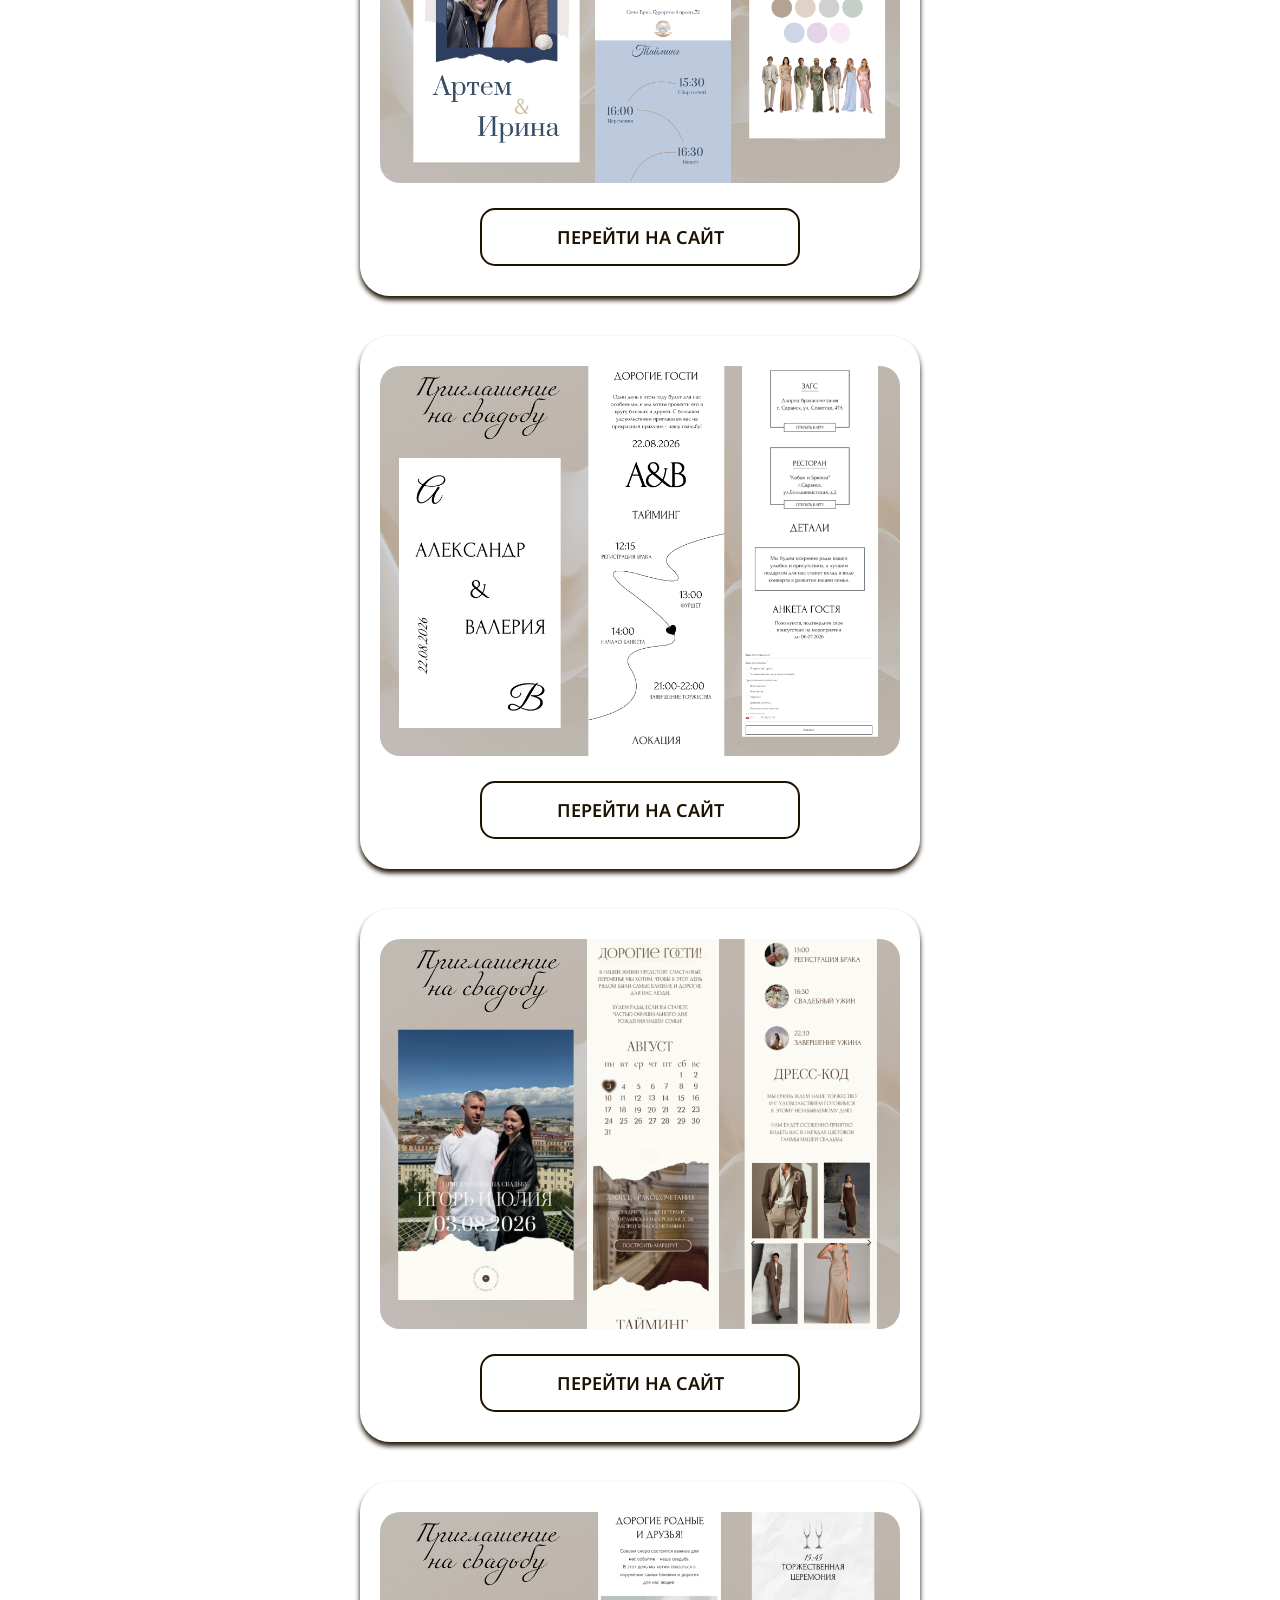
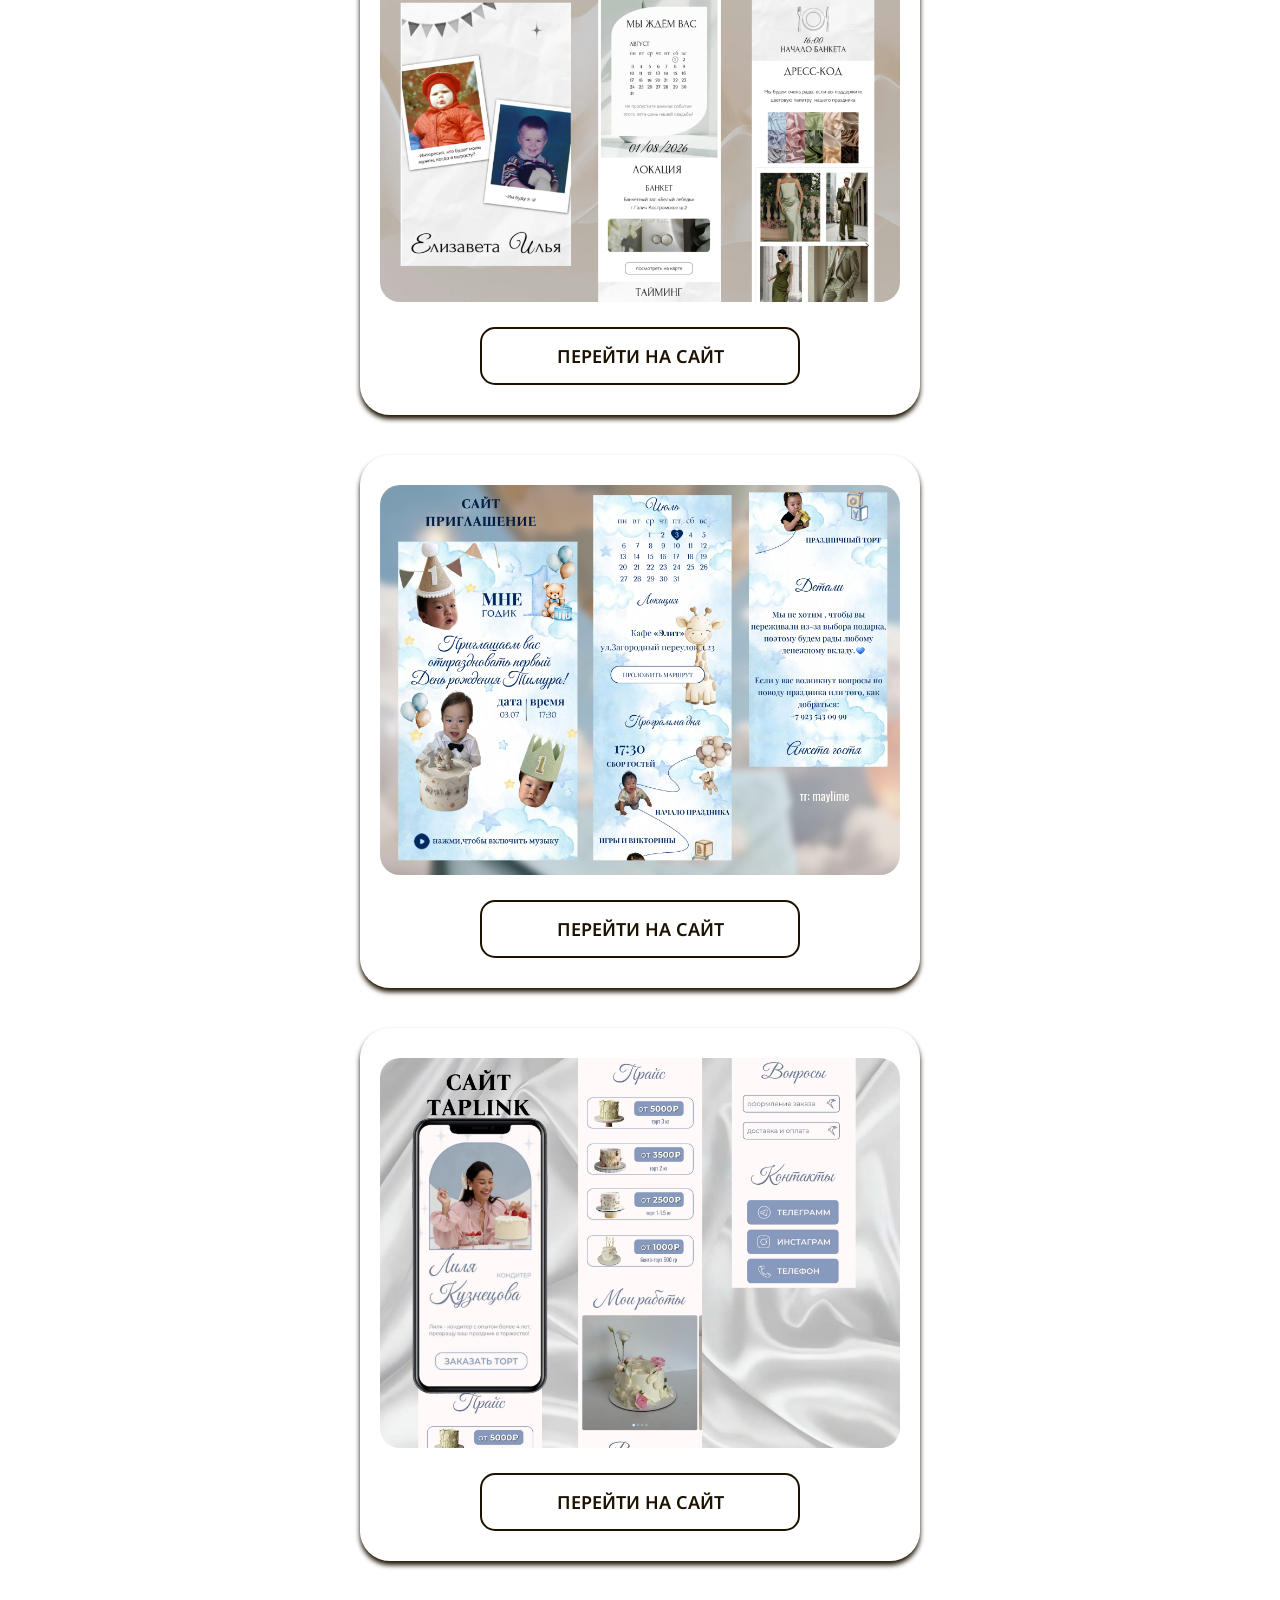
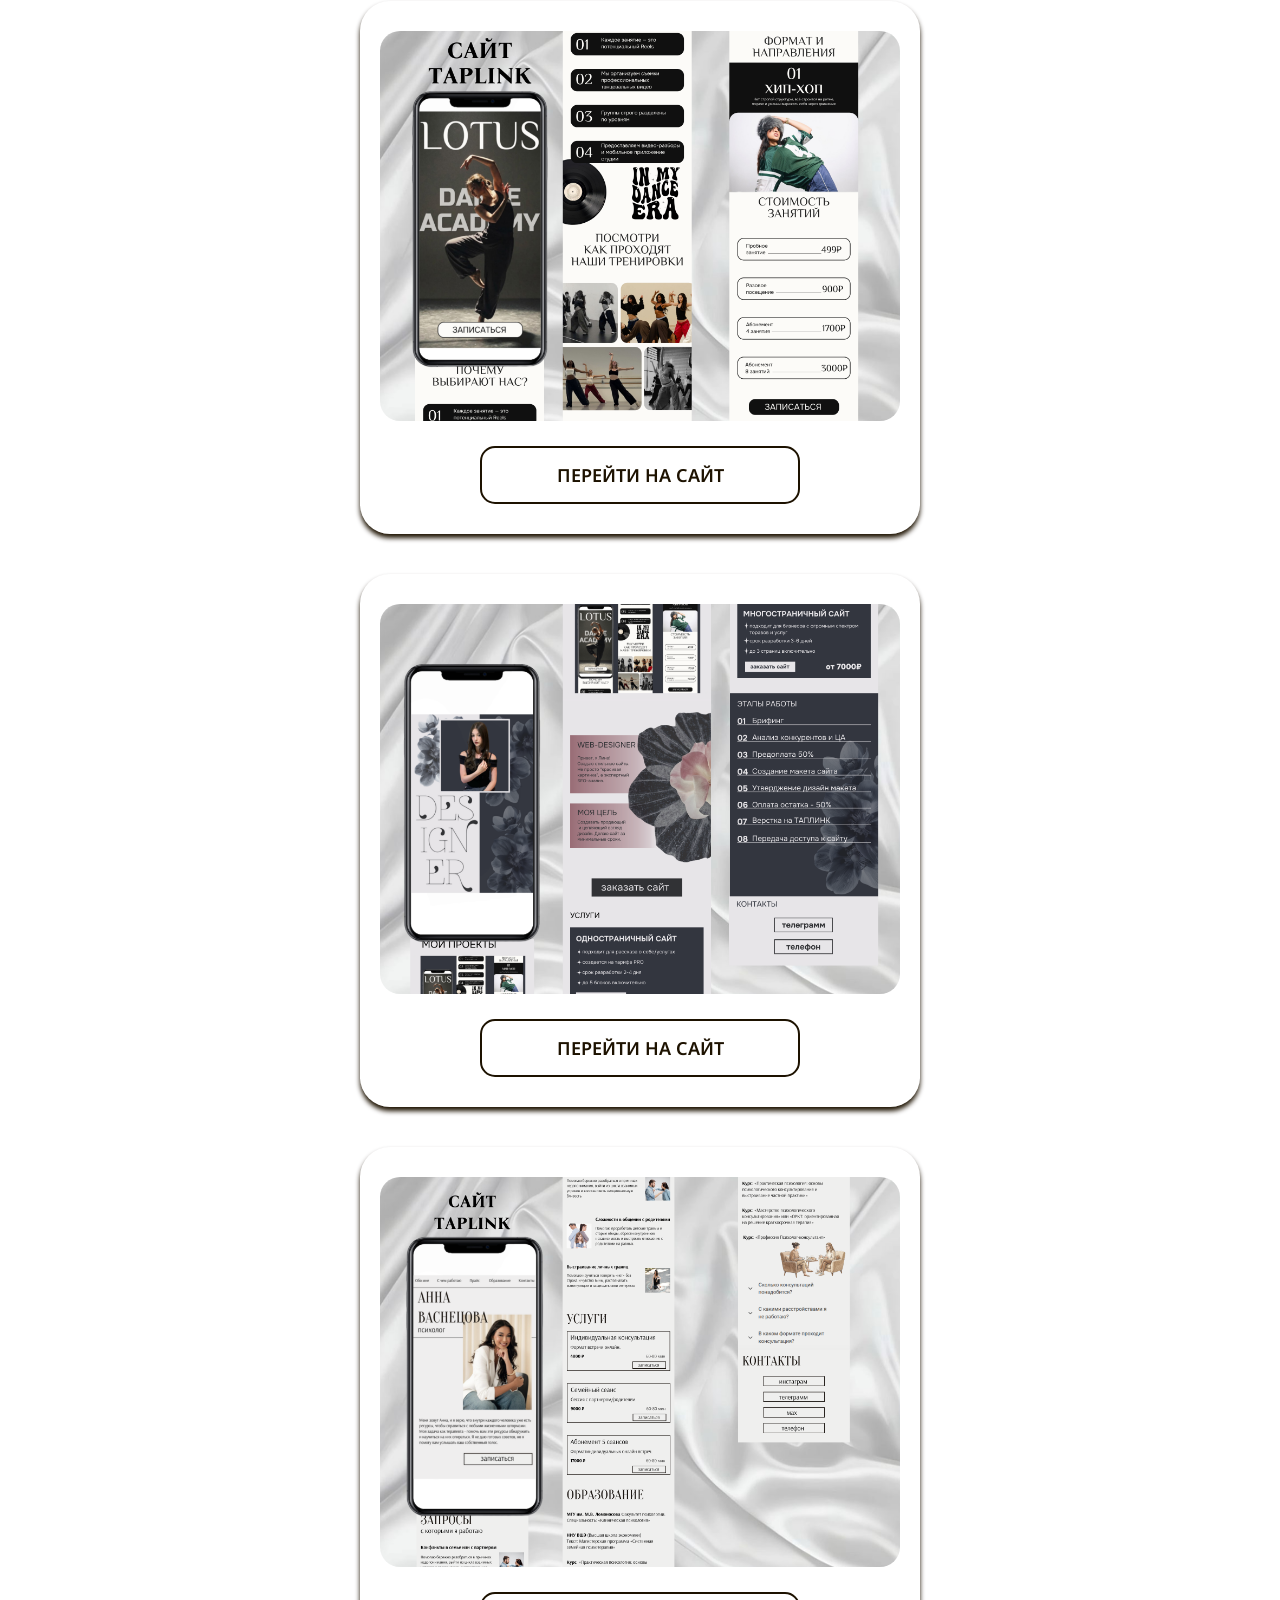
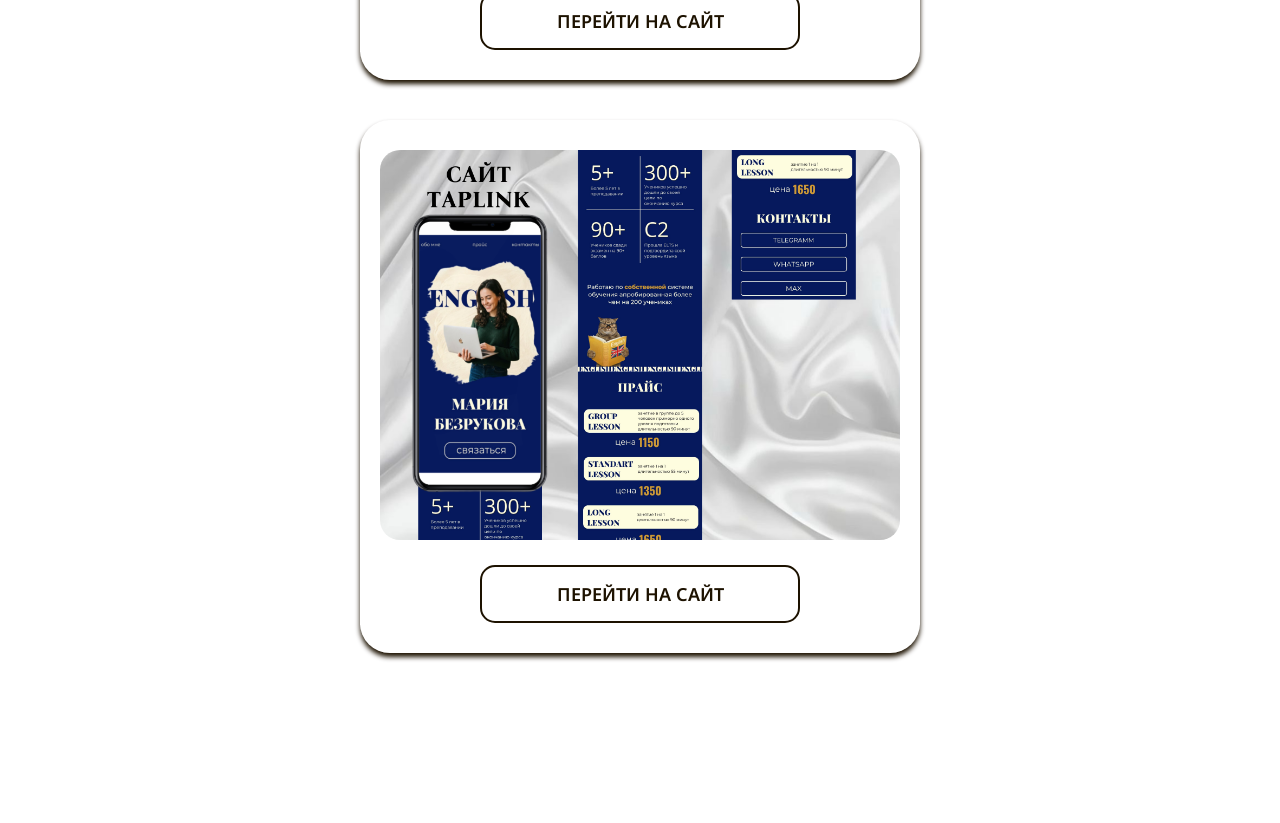
==== commit 0ac3f7d6: "Update index.html" ====
--- a/index.html
+++ b/index.html
@@ -17,11 +17,6 @@
         <source src="bg-video.mp4" type="video/mp4">
         Ваш браузер не поддерживает видео-фон.
     </video>
-<header class="site-header">
-        <div class="logo">
-            <img src="logo.png" alt="LinaMi Logo" class="logo-img">
-        </div>
-    </header>
 
 <nav class="navigation">
         <a href="#wedding-section" class="nav-btn">Свадьба</a>
